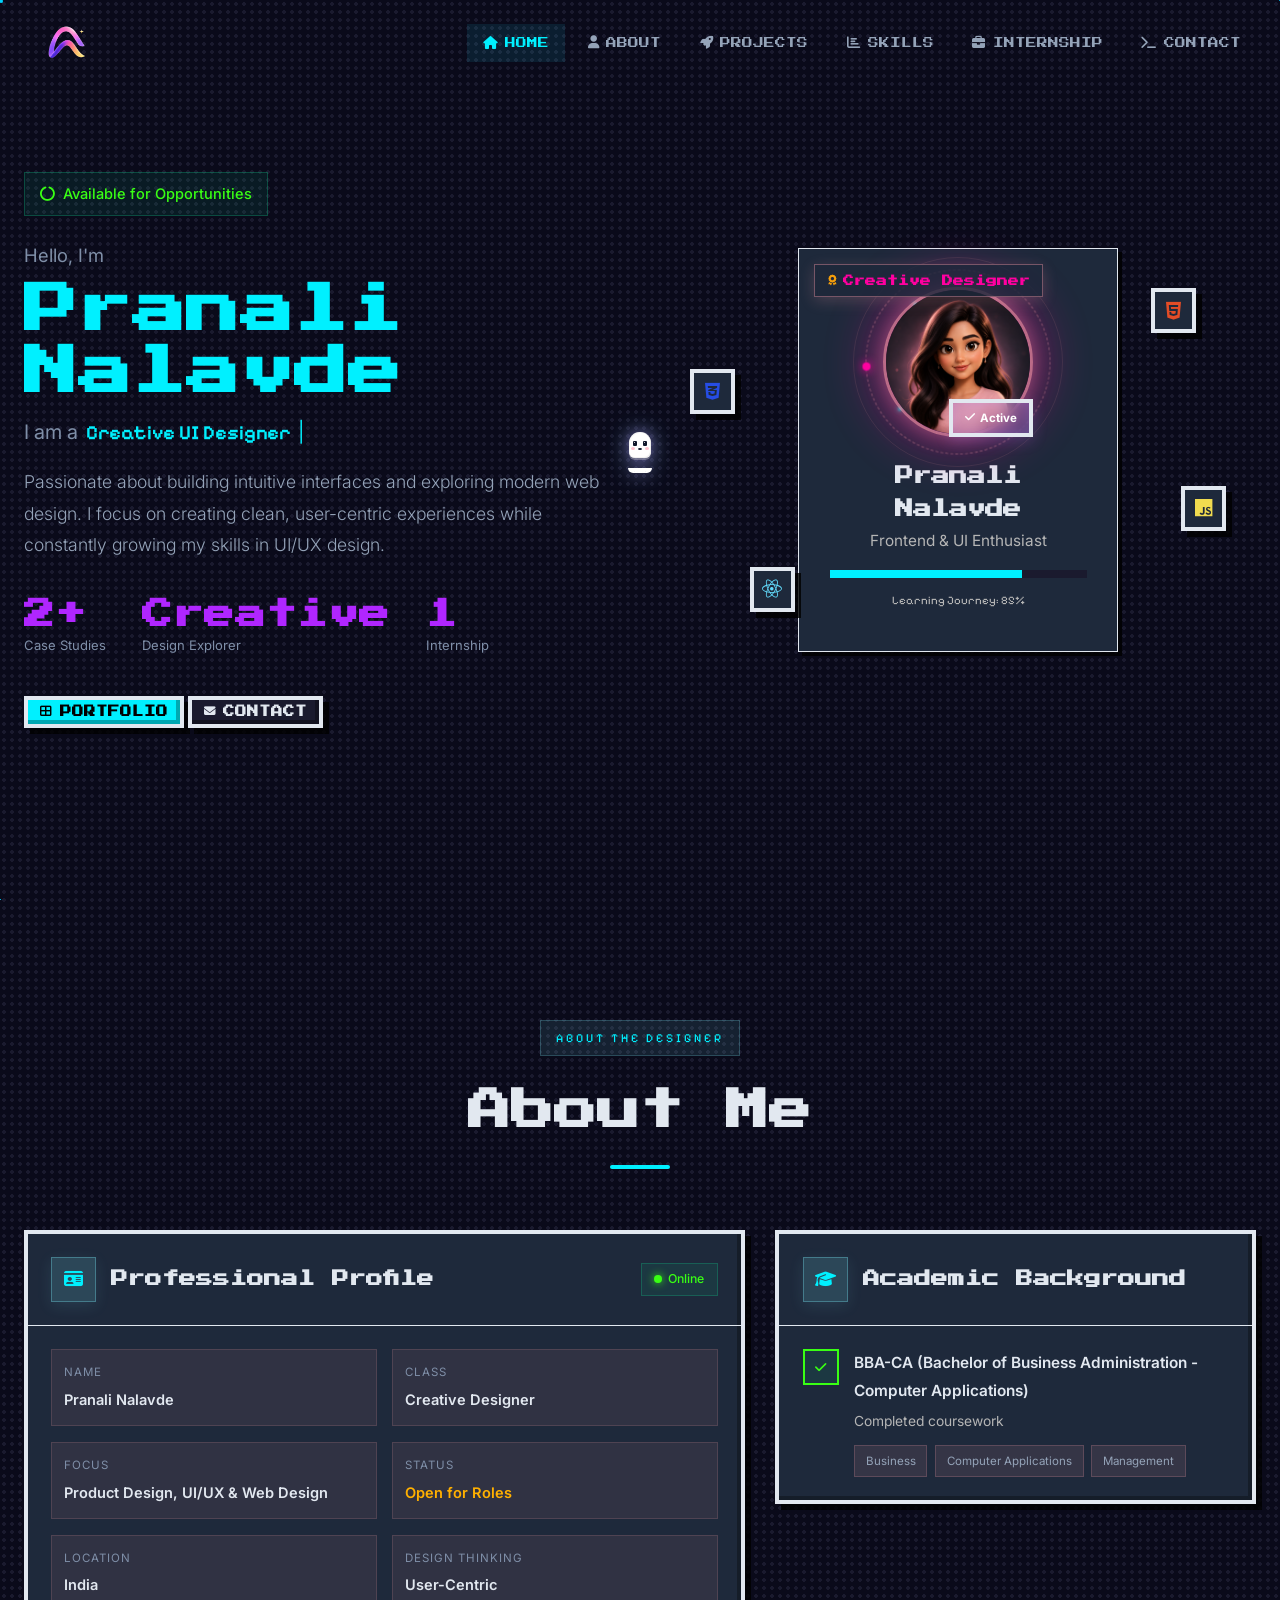
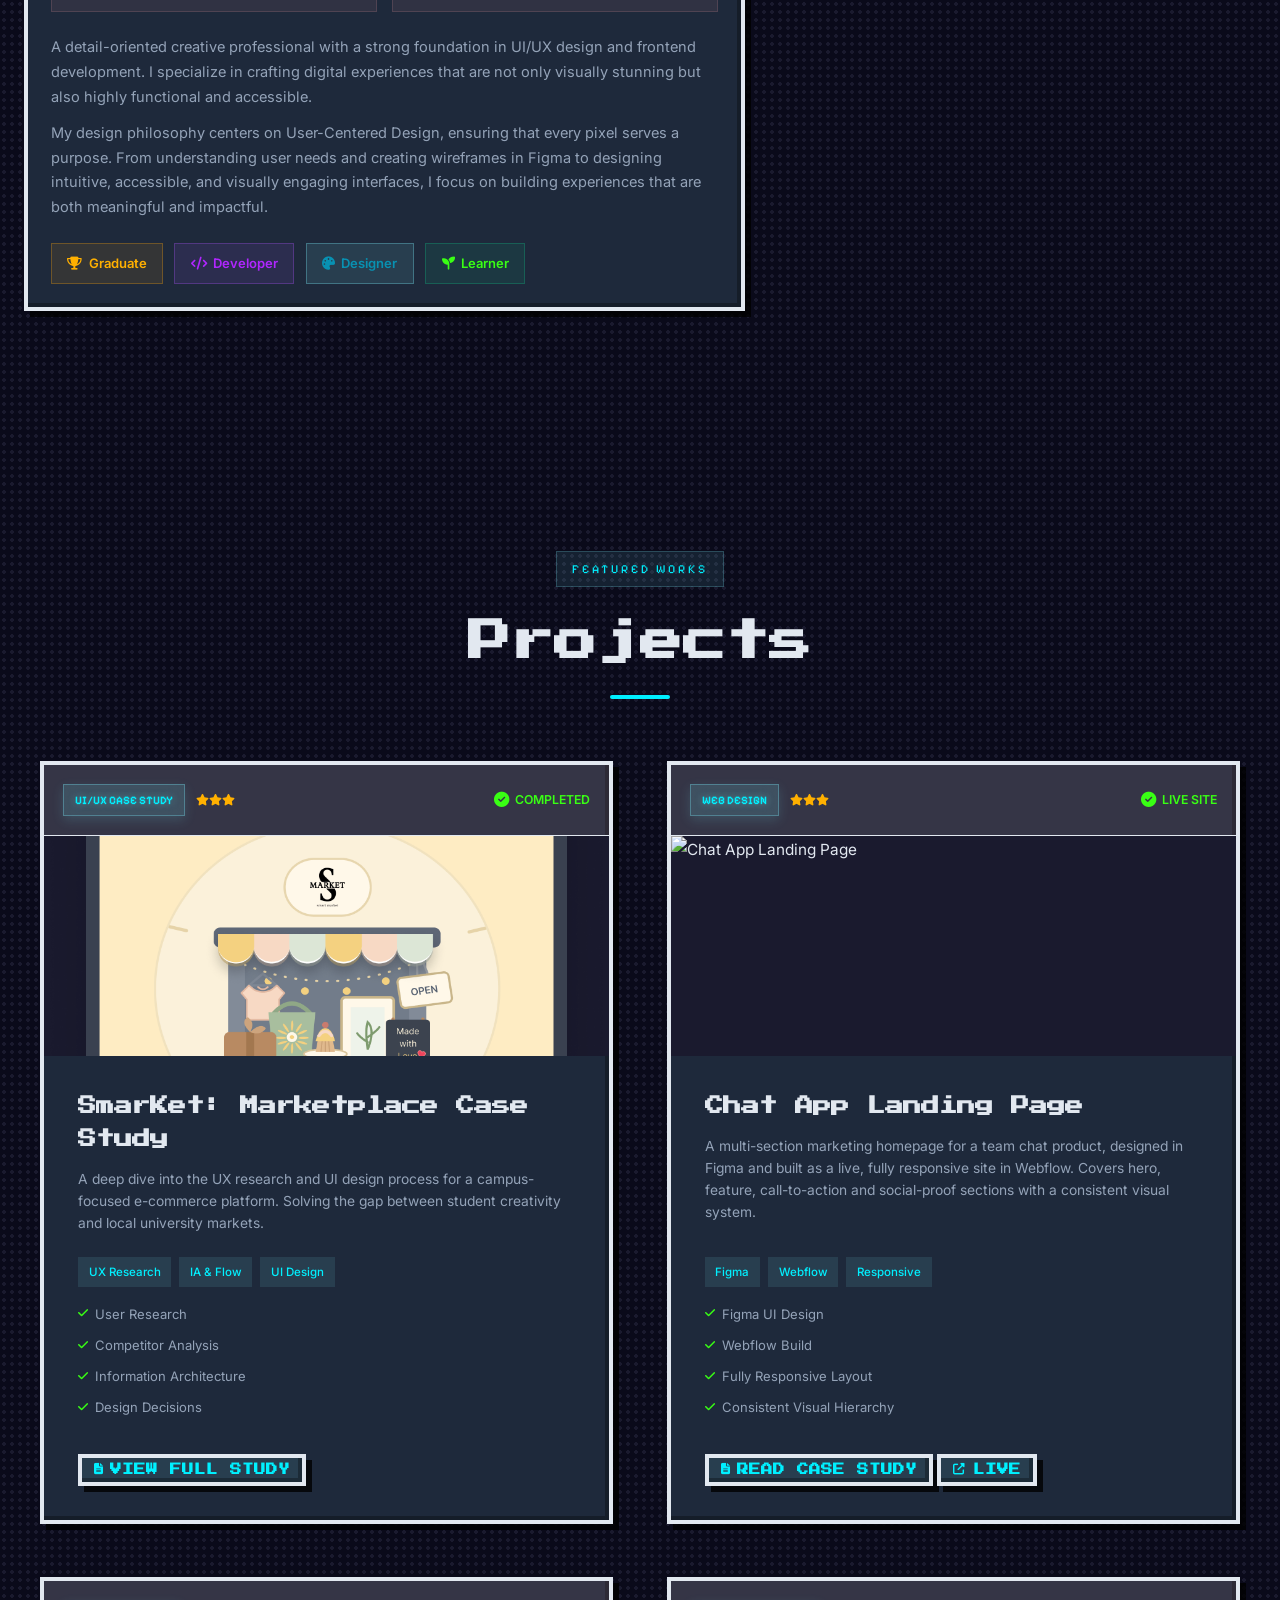
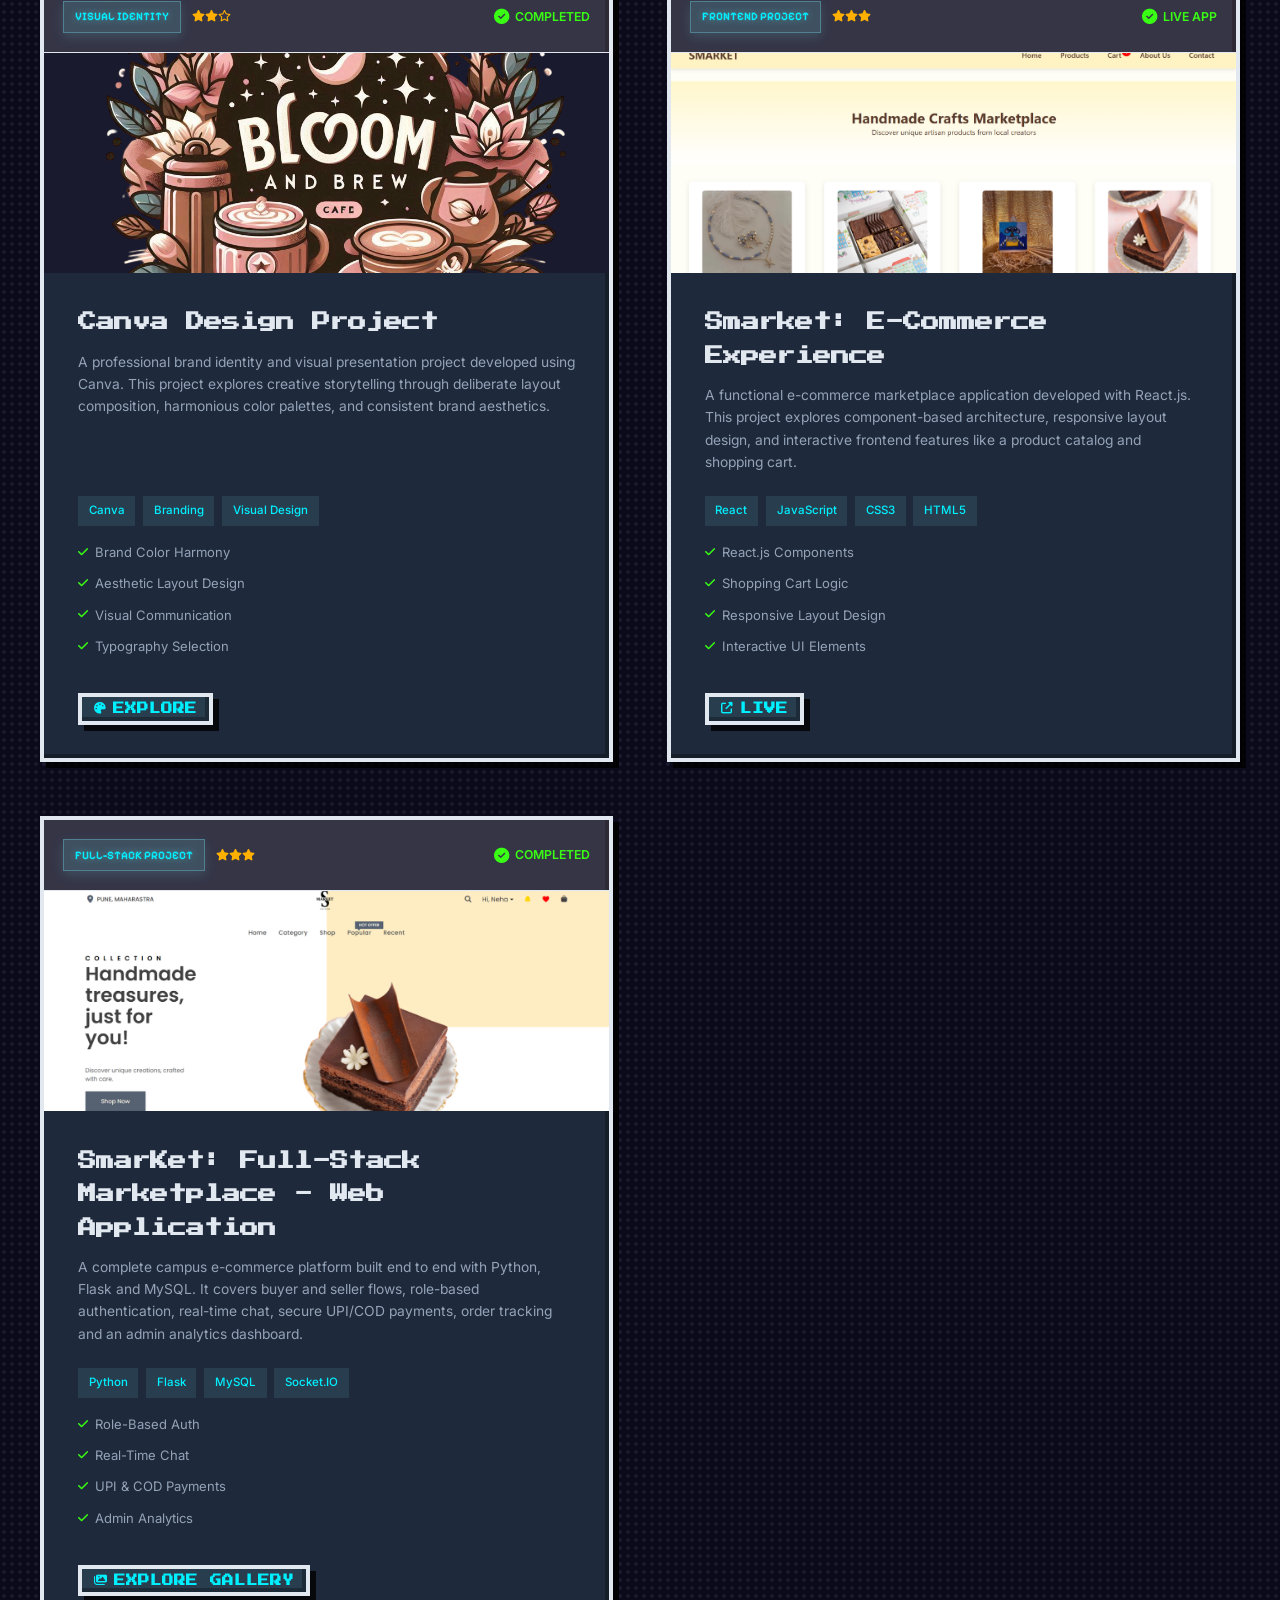
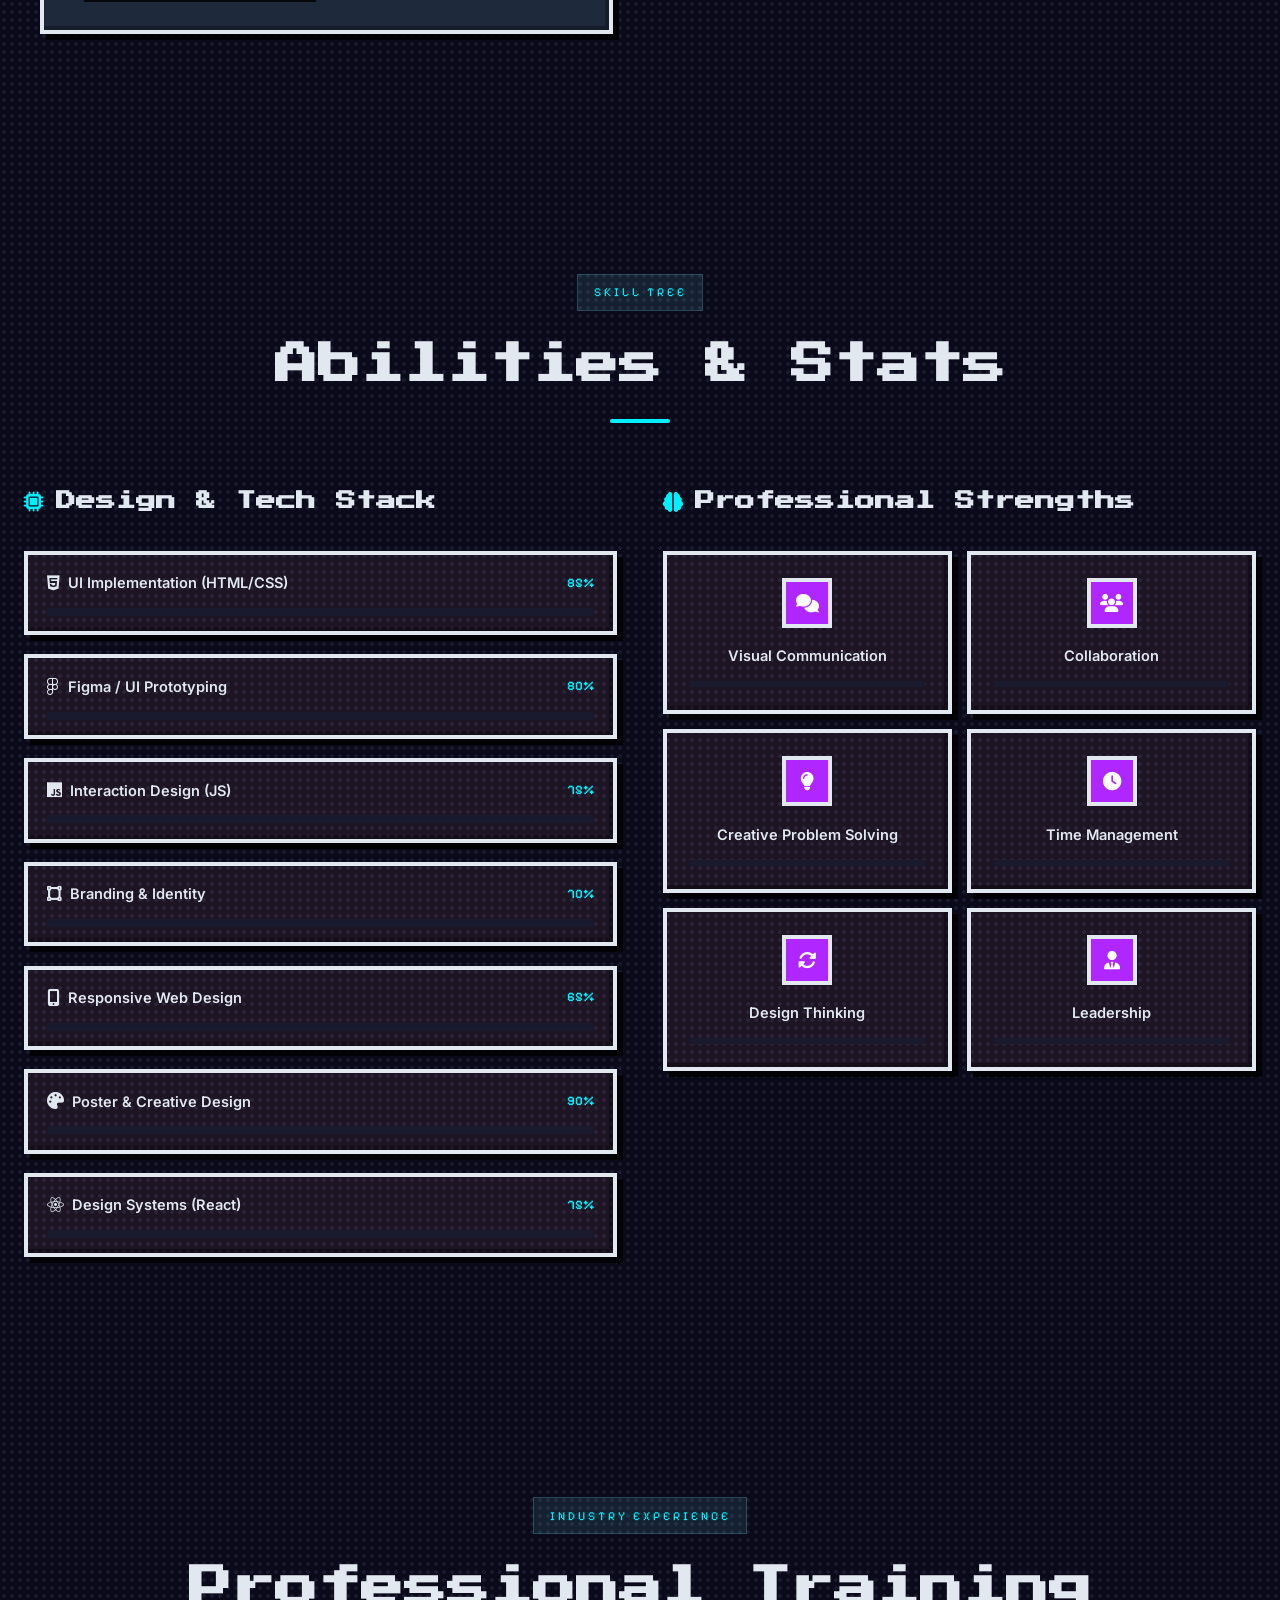
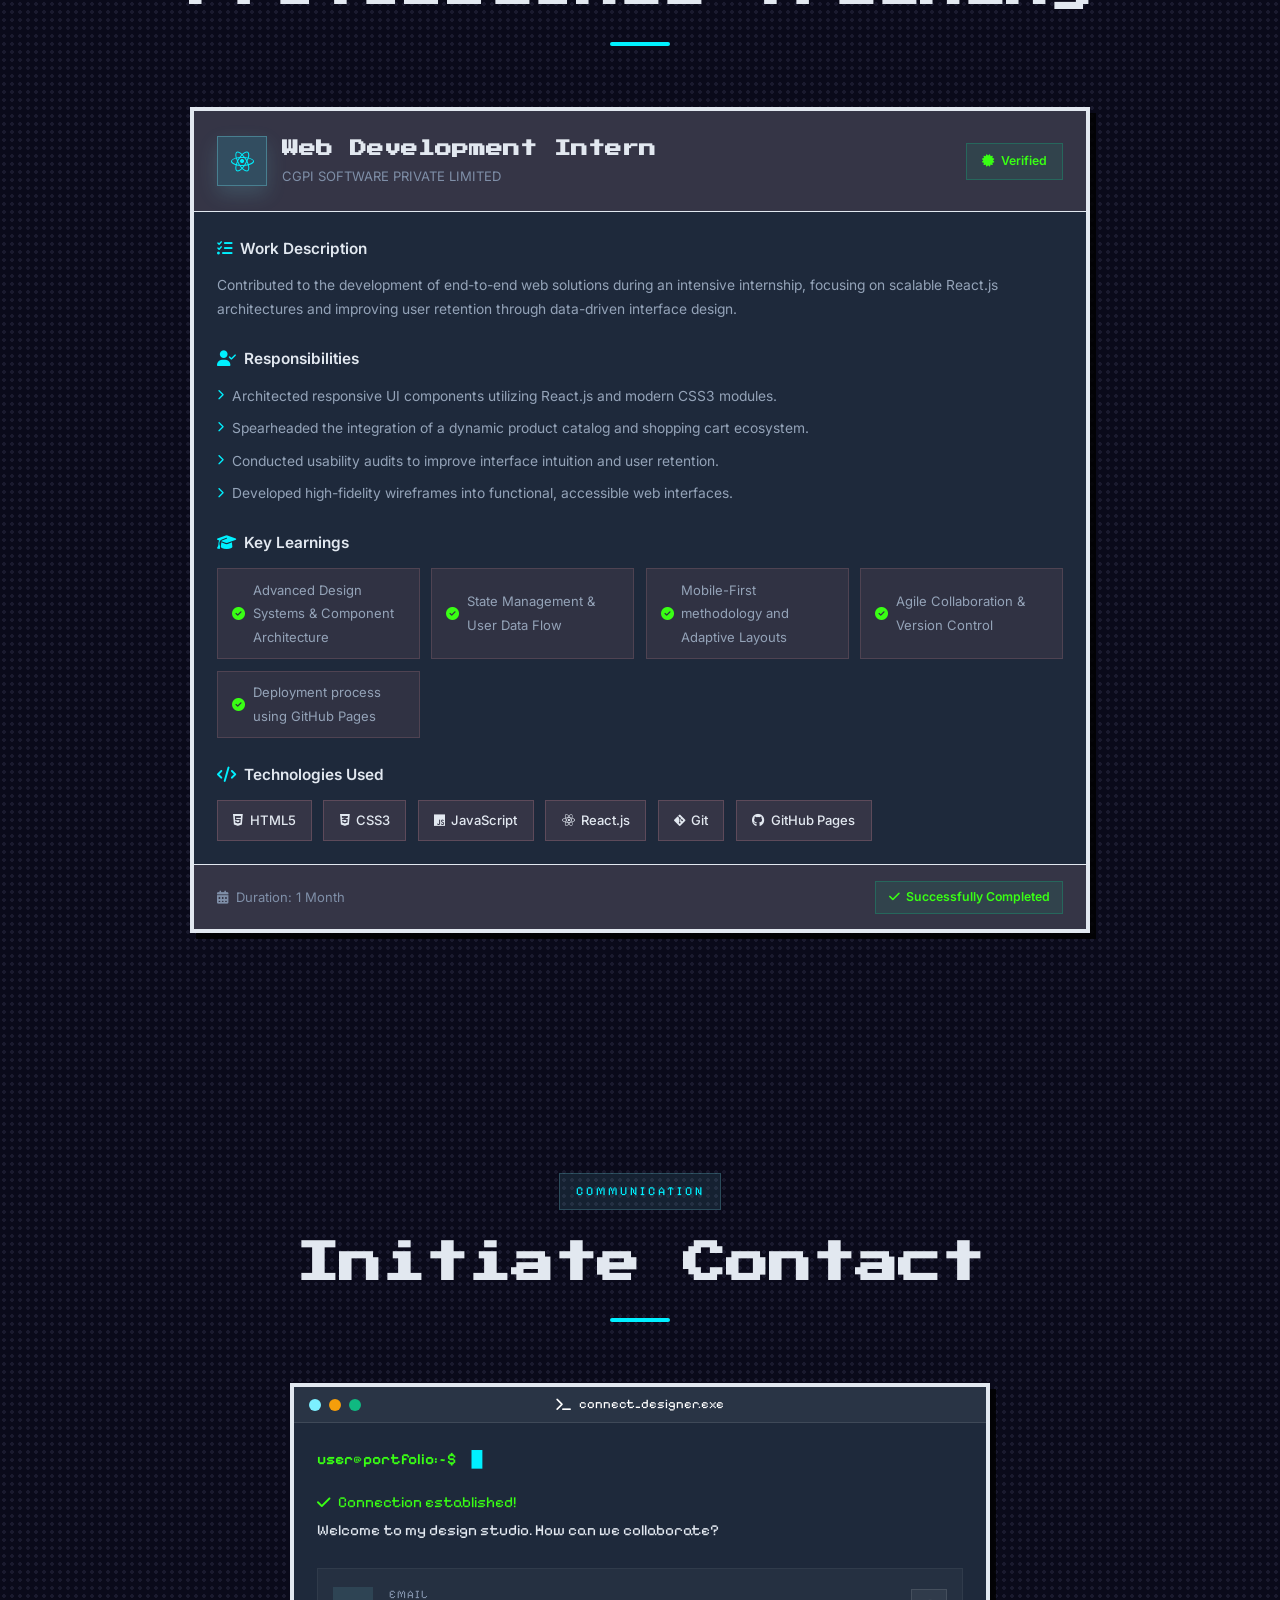
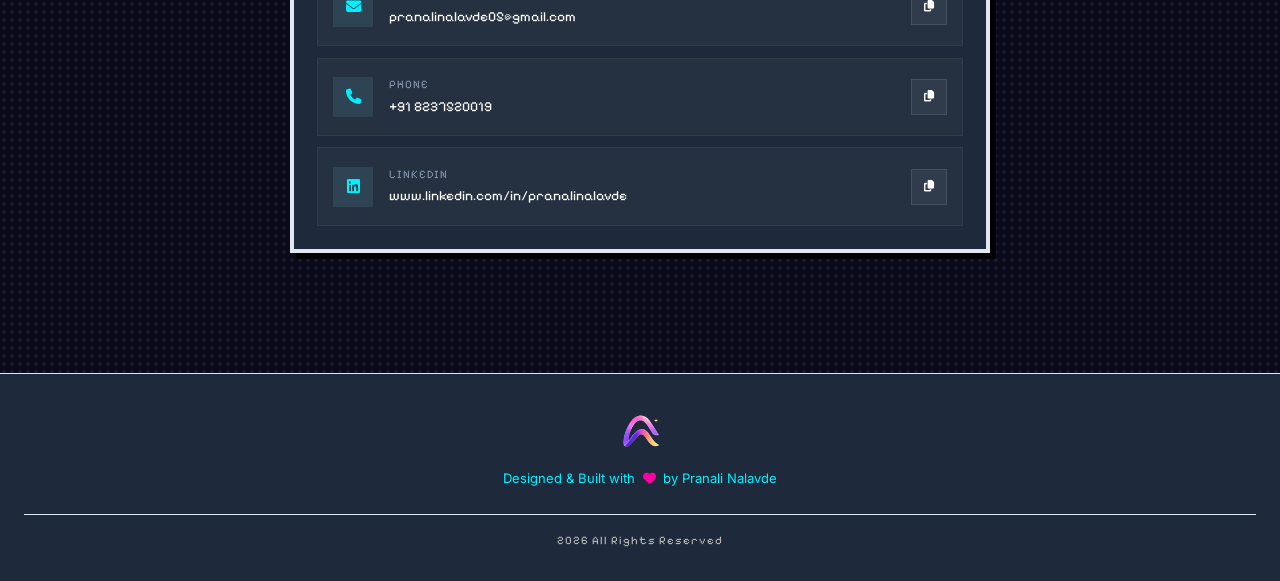
==== index.html @ fdb06f90 "Added Chatapp casestudy" ====
<!doctype html>
<html lang="en">
  <head>
    <meta charset="UTF-8" />
    <meta name="viewport" content="width=device-width, initial-scale=1.0" />
    <title>Pranali Nalavde | Portfolio</title>
    <link rel="preconnect" href="https://fonts.googleapis.com" />
    <link rel="preconnect" href="https://fonts.gstatic.com" crossorigin />
    <link
      href="https://fonts.googleapis.com/css2?family=Inter:wght@300;400;500;600;700&family=Pixelify+Sans:wght@400;500;600;700&family=Press+Start+2P&family=Silkscreen:wght@400;700&display=swap"
      rel="stylesheet"
    />
    <link
      rel="stylesheet"
      href="https://cdnjs.cloudflare.com/ajax/libs/font-awesome/6.5.1/css/all.min.css"
    />
    <link href="https://unpkg.com/aos@2.3.1/dist/aos.css" rel="stylesheet" />
    <link rel="icon" href="ALIRA2.png" />
    <link rel="stylesheet" href="style.css" />
    <link rel="stylesheet" href="style_hero_fallback.css" />
    <link rel="stylesheet" href="responsive.css" />
    <style>
      /* Refine button sizes to be even smaller and reduce width */
      .btn,
      .btn-mission,
      .view-btn,
      .copy-btn {
        padding: 5px 12px !important;
        font-size: 0.75rem !important;
        width: auto !important;
        min-width: 0 !important;
      }
    </style>
  </head>
  <body>
    <!-- Loading Screen -->
    <div id="loading-screen" class="loading-screen">
      <div class="loading-container">
        <div class="loading-logo">
          <img src="ALIRA.png" alt="ALIRA Logo" class="site-logo-img" />
        </div>

        <div class="loading-bar-container">
          <div class="loading-bar"></div>
        </div>
        <div class="loading-text">Loading Creative Portfolio...</div>
      </div>
    </div>

    <!-- Particle Background -->
    <canvas id="particle-canvas" class="particle-canvas"></canvas>

    <!-- Navigation -->
    <nav id="navbar" class="navbar">
      <div class="nav-container">
        <a href="#hero" class="nav-logo">
          <img src="ALIRA.png" alt="ALIRA Logo" class="site-logo-img" />
        </a>

        <ul class="nav-menu" id="nav-menu">
          <li class="nav-item">
            <a href="#hero" class="nav-link active" data-section="hero"
              ><i class="fas fa-home"></i><span>Home</span></a
            >
          </li>
          <li class="nav-item">
            <a href="#about" class="nav-link" data-section="about"
              ><i class="fas fa-user"></i><span>About</span></a
            >
          </li>

          <li class="nav-item">
            <a href="#projects" class="nav-link" data-section="projects"
              ><i class="fas fa-rocket"></i><span>Projects</span></a
            >
          </li>
          <li class="nav-item">
            <a href="#skills" class="nav-link" data-section="skills"
              ><i class="fas fa-chart-bar"></i><span>Skills</span></a
            >
          </li>
          <li class="nav-item">
            <a href="#internship" class="nav-link" data-section="internship"
              ><i class="fas fa-briefcase"></i><span>Internship</span></a
            >
          </li>

          <li class="nav-item">
            <a href="#contact" class="nav-link" data-section="contact"
              ><i class="fas fa-terminal"></i><span>Contact</span></a
            >
          </li>
        </ul>
        <div
          class="nav-toggle"
          id="nav-toggle"
          role="button"
          tabindex="0"
          aria-label="Toggle navigation menu"
          aria-expanded="false"
          aria-controls="nav-menu"
        >
          <span class="bar"></span>
          <span class="bar"></span>
          <span class="bar"></span>
        </div>
      </div>
    </nav>

    <main class="main-content">
      <!-- Hero Section -->
      <section id="hero" class="hero-section">
        <div class="hero-container">
          <div
            id="4o0i6m"
            class="hero-content"
            data-aos="fade-left"
            data-aos-duration="1000"
          >
            <div class="hero-badge">
              <i class="fas fa-circle-notch fa-spin"></i
              ><span>Available for Opportunities</span>
            </div>
            <h1 class="hero-title">
              <span class="greeting">Hello, I'm</span
              ><span class="name">Pranali Nalavde</span>
            </h1>
            <div class="hero-role">
              <span class="role-prefix">I am a</span
              ><span class="typing-text" id="typing-text"></span
              ><span class="typing-cursor">|</span>
            </div>
            <p class="hero-description">
              Passionate about building intuitive interfaces and exploring
              modern web design. I focus on creating clean, user-centric
              experiences while constantly growing my skills in UI/UX design.
            </p>
            <div class="hero-stats">
              <div class="stat-item">
                <span class="stat-number">2+</span
                ><span class="stat-label">Case Studies</span>
              </div>
              <div class="stat-item">
                <span class="stat-number">Creative</span
                ><span class="stat-label">Design Explorer</span>
              </div>
              <div class="stat-item">
                <span class="stat-number">1</span
                ><span class="stat-label">Internship</span>
              </div>
            </div>
            <div class="hero-cta">
              <a href="#projects" class="btn btn-primary"
                ><i class="fas fa-th-large"></i><span>Portfolio</span></a
              >
              <a href="#contact" class="btn btn-secondary"
                ><i class="fas fa-envelope"></i><span>Contact</span></a
              >
            </div>
          </div>
          <div
            id="f7j8xt"
            class="hero-visual"
            data-aos="fade-right"
            data-aos-duration="1000"
            data-aos-delay="200"
          >
            <div class="profile-card-3d" id="profile-card-3d">
              <div class="profile-rank-badge">
                <i class="fas fa-award"></i><span>Creative Designer</span>
              </div>
              <div class="profile-image-container">
                <div class="profile-glow"></div>
                <div class="energy-wave"></div>
                <div class="orbital-ring ring-1"></div>
                <div class="orbital-ring ring-2"></div>
                <div class="profile-particles">
                  <span class="p-dot"></span>
                  <span class="p-dot"></span>
                  <span class="p-dot"></span>
                  <span class="p-dot"></span>
                </div>
                <img
                  src="profile.png"
                  alt="Pranali Nalavde"
                  class="profile-image"
                />
                <div class="profile-level">
                  <i class="fas fa-check"></i><span>Active</span>
                </div>
              </div>
              <div class="profile-info">
                <h3 class="profile-name">Pranali Nalavde</h3>
                <p class="profile-class">Frontend & UI Enthusiast</p>
                <div class="profile-xp">
                  <div class="xp-bar">
                    <div class="xp-fill xp-fill-75"></div>
                  </div>
                  <span class="xp-text">Learning Journey: 85%</span>
                </div>
              </div>
            </div>
            <div class="floating-badges">
              <div class="float-badge float-delay-0">
                <i class="fab fa-html5"></i>
              </div>
              <div class="float-badge float-delay-05">
                <i class="fab fa-css3-alt"></i>
              </div>
              <div class="float-badge float-delay-1">
                <i class="fab fa-js"></i>
              </div>
              <div class="float-badge float-delay-15">
                <i class="fab fa-react"></i>
              </div>
            </div>
          </div>
        </div>
      </section>

      <!-- About Section -->
      <section id="about" class="about-section">
        <div class="section-header" data-aos="fade-up">
          <span class="section-tag">About the Designer</span>
          <h2 class="section-title">About Me</h2>
          <div class="section-line"></div>
        </div>
        <div class="about-container">
          <div
            class="about-card dashboard-card"
            data-aos="fade-up"
            data-aos-delay="100"
          >
            <div class="card-header">
              <div class="card-icon"><i class="fas fa-id-card"></i></div>
              <h3 class="card-title">Professional Profile</h3>
              <div class="card-status online">
                <span class="status-dot"></span><span>Online</span>
              </div>
            </div>
            <div class="card-body">
              <div class="about-grid">
                <div class="about-item">
                  <span class="about-label">Name</span
                  ><span class="about-value">Pranali Nalavde</span>
                </div>
                <div class="about-item">
                  <span class="about-label">Class</span
                  ><span class="about-value">Creative Designer</span>
                </div>
                <div class="about-item">
                  <span class="about-label">Focus</span
                  ><span class="about-value"
                    >Product Design, UI/UX & Web Design</span
                  >
                </div>
                <div class="about-item">
                  <span class="about-label">Status</span
                  ><span class="about-value highlight">Open for Roles</span>
                </div>
                <div class="about-item">
                  <span class="about-label">Location</span
                  ><span class="about-value">India</span>
                </div>
                <div class="about-item">
                  <span class="about-label">Design Thinking</span
                  ><span class="about-value">User-Centric</span>
                </div>
              </div>
              <div class="about-bio">
                <p>
                  A detail-oriented creative professional with a strong
                  foundation in UI/UX design and frontend development. I
                  specialize in crafting digital experiences that are not only
                  visually stunning but also highly functional and accessible.
                </p>
                <p>
                  <p>
  My design philosophy centers on User-Centered Design, ensuring that every
  pixel serves a purpose. From understanding user needs and creating
  wireframes in Figma to designing intuitive, accessible, and visually
  engaging interfaces, I focus on building experiences that are both
  meaningful and impactful.
</p>
                </p>
              </div>
              <div class="about-badges">
                <span class="badge badge-gold"
                  ><i class="fas fa-trophy"></i> Graduate</span
                >
                <span class="badge badge-purple"
                  ><i class="fas fa-code"></i> Developer</span
                >
                <span class="badge badge-cyan"
                  ><i class="fas fa-palette"></i> Designer</span
                >
                <span class="badge badge-green"
                  ><i class="fas fa-seedling"></i> Learner</span
                >
              </div>
            </div>
          </div>
          <div class="about-education" data-aos="fade-up" data-aos-delay="200">
            <div class="edu-card dashboard-card">
              <div class="card-header">
                <div class="card-icon">
                  <i class="fas fa-graduation-cap"></i>
                </div>
                <h3 class="card-title">Academic Background</h3>
              </div>
              <div class="edu-timeline">
                <div class="edu-item">
                  <div class="edu-marker completed">
                    <i class="fas fa-check"></i>
                  </div>
                  <div class="edu-content">
                    <h4>
                      BBA-CA (Bachelor of Business Administration - Computer
                      Applications)
                    </h4>
                    <p>Completed coursework</p>
                    <div class="edu-tags">
                      <span class="tag">Business</span>
                      <span class="tag">Computer Applications</span>
                      <span class="tag">Management</span>
                    </div>
                  </div>
                </div>
              </div>
            </div>
          </div>
        </div>
      </section>

      <!-- Projects Section -->
      <section id="projects" class="projects-section">
        <div class="section-header" data-aos="fade-up">
          <span class="section-tag">Featured Works</span>
          <h2 class="section-title">Projects</h2>
          <div class="section-line"></div>
        </div>
        <div class="projects-container">
          <!-- 1. UI/UX Case Study -->
          <div
            class="project-card mission-card"
            data-aos="fade-up"
            data-aos-delay="100"
            id="project-card-ux"
          >
            <div class="mission-header">
              <div class="mission-level">
                <span class="level-tag">UI/UX CASE STUDY</span
                ><span class="difficulty"
                  ><i class="fas fa-star"></i><i class="fas fa-star"></i
                  ><i class="fas fa-star"></i
                ></span>
              </div>
              <div class="mission-status completed">
                <i class="fas fa-check-circle"></i><span>COMPLETED</span>
              </div>
            </div>
            <div class="mission-image">
              <img
                src="./casestudy/HF Splash Screen.png"
                alt="SmarKet Case Study"
              />
              <div class="mission-overlay">
                <div class="overlay-content">
                  <a href="case-study.html" class="view-btn" aria-label="View"
                    ><i class="fas fa-book-open"></i> Read Study</a
                  >
                </div>
              </div>
            </div>
            <div class="mission-body">
              <h3 class="mission-title">SmarKet: Marketplace Case Study</h3>
              <p class="mission-desc">
                A deep dive into the UX research and UI design process for a
                campus-focused e-commerce platform. Solving the gap between
                student creativity and local university markets.
              </p>
              <div class="mission-tech">
                <span class="tech-tag">UX Research</span>
                <span class="tech-tag">IA & Flow</span>
                <span class="tech-tag">UI Design</span>
              </div>
              <div class="mission-features">
                <div class="feature">
                  <i class="fas fa-check"></i><span>User Research</span>
                </div>
                <div class="feature">
                  <i class="fas fa-check"></i><span>Competitor Analysis</span>
                </div>
                <div class="feature">
                  <i class="fas fa-check"></i
                  ><span>Information Architecture</span>
                </div>
                <div class="feature">
                  <i class="fas fa-check"></i><span>Design Decisions</span>
                </div>
              </div>
              <div class="mission-actions">
                <a href="case-study.html" class="btn btn-mission"
                  ><i class="fas fa-file-alt"></i> View Full Study</a
                >
              </div>
            </div>
          </div>

          <!-- 2. Chat App Landing Page (Live) -->
          <div
            class="project-card mission-card"
            data-aos="fade-up"
            data-aos-delay="150"
            id="project-card-chatapp"
          >
            <div class="mission-header">
              <div class="mission-level">
                <span class="level-tag">WEB DESIGN</span>
                <span class="difficulty">
                  <i class="fas fa-star"></i><i class="fas fa-star"></i
                  ><i class="fas fa-star"></i>
                </span>
              </div>
              <div class="mission-status completed">
                <i class="fas fa-check-circle"></i><span>LIVE SITE</span>
              </div>
            </div>
            <div class="mission-image">
              <img src="Chat App Design.png" alt="Chat App Landing Page" />
              <div class="mission-overlay">
                <div class="overlay-content">
                  <a
                    href="https://chatflow-app.webflow.io/"
                    target="_blank"
                    rel="noopener noreferrer"
                    class="view-btn"
                    aria-label="View"
                    ><i class="fas fa-eye"></i> View</a
                  >
                </div>
              </div>
            </div>
            <div class="mission-body">
              <h3 class="mission-title">Chat App Landing Page</h3>
              <p class="mission-desc">
                A multi-section marketing homepage for a team chat product,
                designed in Figma and built as a live, fully responsive site in
                Webflow. Covers hero, feature, call-to-action and social-proof
                sections with a consistent visual system.
              </p>
              <div class="mission-tech">
                <span class="tech-tag">Figma</span
                ><span class="tech-tag">Webflow</span
                ><span class="tech-tag">Responsive</span>
              </div>
              <div class="mission-features">
                <div class="feature">
                  <i class="fas fa-check"></i><span>Figma UI Design</span>
                </div>
                <div class="feature">
                  <i class="fas fa-check"></i><span>Webflow Build</span>
                </div>
                <div class="feature">
                  <i class="fas fa-check"></i
                  ><span>Fully Responsive Layout</span>
                </div>
                <div class="feature">
                  <i class="fas fa-check"></i
                  ><span>Consistent Visual Hierarchy</span>
                </div>
              </div>
              <div class="mission-actions">
                <a href="chatapp-casestudy.html" class="btn btn-mission"
                  ><i class="fas fa-file-alt"></i> Read Case Study</a
                >
                <a
                  href="https://chatflow-app.webflow.io/"
                  target="_blank"
                  rel="noopener noreferrer"
                  class="btn btn-mission"
                  ><i class="fas fa-external-link-alt"></i> Live</a
                >
              </div>
            </div>
          </div>

          <div
            class="project-card mission-card"
            data-aos="fade-up"
            data-aos-delay="200"
            id="project-card-1"
          >
            <div class="mission-header">
              <div class="mission-level">
                <span class="level-tag">VISUAL IDENTITY</span
                ><span class="difficulty"
                  ><i class="fas fa-star"></i><i class="fas fa-star"></i
                  ><i class="far fa-star"></i
                ></span>
              </div>
              <div class="mission-status completed">
                <i class="fas fa-check-circle"></i><span>COMPLETED</span>
              </div>
            </div>
            <div class="mission-image">
              <img src="Bloom and Brew Cafe.png" alt="Animation Project" />
              <div class="mission-overlay">
                <div class="overlay-content">
                  <a href="canva.html" class="view-btn" aria-label="View"
                    ><i class="fas fa-eye"></i> View</a
                  >
                </div>
              </div>
            </div>
            <div class="mission-body">
              <h3 class="mission-title">Canva Design Project</h3>
              <p class="mission-desc">
                A professional brand identity and visual presentation project
                developed using Canva. This project explores creative
                storytelling through deliberate layout composition, harmonious
                color palettes, and consistent brand aesthetics.
              </p>
              <div class="mission-tech">
                <span class="tech-tag">Canva</span
                ><span class="tech-tag">Branding</span
                ><span class="tech-tag">Visual Design</span>
              </div>
              <div class="mission-features">
                <div class="feature">
                  <i class="fas fa-check"></i><span>Brand Color Harmony</span>
                </div>
                <div class="feature">
                  <i class="fas fa-check"></i
                  ><span>Aesthetic Layout Design</span>
                </div>
                <div class="feature">
                  <i class="fas fa-check"></i><span>Visual Communication</span>
                </div>
                <div class="feature">
                  <i class="fas fa-check"></i><span>Typography Selection</span>
                </div>
              </div>
              <div class="mission-actions">
                <a href="canva.html" class="btn btn-mission"
                  ><i class="fas fa-palette"></i> Explore</a
                >
              </div>
            </div>
          </div>

          <div
            class="project-card mission-card"
            data-aos="fade-up"
            data-aos-delay="300"
            id="project-card-3"
          >
            <div class="mission-header">
              <div class="mission-level">
                <span class="level-tag">FRONTEND PROJECT</span>
                <span class="difficulty">
                  <i class="fas fa-star"></i><i class="fas fa-star"></i
                  ><i class="fas fa-star"></i>
                </span>
              </div>
              <div class="mission-status completed">
                <i class="fas fa-check-circle"></i><span>LIVE APP</span>
              </div>
            </div>
            <div class="mission-image">
              <img src="react-homepage.png" alt="Smarket React Project" />
              <div class="mission-overlay">
                <div class="overlay-content">
                  <a
                    href="https://pio-25.github.io/smarket-project/"
                    target="_blank"
                    rel="noopener noreferrer"
                    class="view-btn"
                    aria-label="View"
                    ><i class="fas fa-eye"></i> View</a
                  >
                </div>
              </div>
            </div>
            <div class="mission-body">
              <h3 class="mission-title">Smarket: E-Commerce Experience</h3>
              <p class="mission-desc">
                A functional e-commerce marketplace application developed with
                React.js. This project explores component-based architecture,
                responsive layout design, and interactive frontend features like
                a product catalog and shopping cart.
              </p>
              <div class="mission-tech">
                <span class="tech-tag">React</span
                ><span class="tech-tag">JavaScript</span
                ><span class="tech-tag">CSS3</span
                ><span class="tech-tag">HTML5</span>
              </div>
              <div class="mission-features">
                <div class="feature">
                  <i class="fas fa-check"></i><span>React.js Components</span>
                </div>
                <div class="feature">
                  <i class="fas fa-check"></i><span>Shopping Cart Logic</span>
                </div>
                <div class="feature">
                  <i class="fas fa-check"></i
                  ><span>Responsive Layout Design</span>
                </div>
                <div class="feature">
                  <i class="fas fa-check"></i
                  ><span>Interactive UI Elements</span>
                </div>
              </div>
              <div class="mission-actions">
                <a
                  href="https://pio-25.github.io/smarket-project/"
                  target="_blank"
                  rel="noopener noreferrer"
                  class="btn btn-mission"
                  ><i class="fas fa-external-link-alt"></i> Live</a
                >
              </div>
            </div>
          </div>

          <!-- 4. SmarKet Full-Stack Project -->
          <div
            class="project-card mission-card"
            data-aos="fade-up"
            data-aos-delay="400"
            id="project-card-4"
          >
            <div class="mission-header">
              <div class="mission-level">
                <span class="level-tag">FULL-STACK PROJECT</span>
                <span class="difficulty">
                  <i class="fas fa-star"></i><i class="fas fa-star"></i
                  ><i class="fas fa-star"></i>
                </span>
              </div>
              <div class="mission-status completed">
                <i class="fas fa-check-circle"></i><span>COMPLETED</span>
              </div>
            </div>
            <div class="mission-image">
              <img src="smarket/Home1.png" alt="SmarKet Full-Stack Project" />
              <div class="mission-overlay">
                <div class="overlay-content">
                  <a href="smarket.html" class="view-btn" aria-label="View"
                    ><i class="fas fa-images"></i> View</a
                  >
                </div>
              </div>
            </div>
            <div class="mission-body">
              <h3 class="mission-title">
                SmarKet: Full-Stack Marketplace - Web Application
              </h3>
              <p class="mission-desc">
                A complete campus e-commerce platform built end to end with
                Python, Flask and MySQL. It covers buyer and seller flows,
                role-based authentication, real-time chat, secure UPI/COD
                payments, order tracking and an admin analytics dashboard.
              </p>
              <div class="mission-tech">
                <span class="tech-tag">Python</span
                ><span class="tech-tag">Flask</span
                ><span class="tech-tag">MySQL</span
                ><span class="tech-tag">Socket.IO</span>
              </div>
              <div class="mission-features">
                <div class="feature">
                  <i class="fas fa-check"></i><span>Role-Based Auth</span>
                </div>
                <div class="feature">
                  <i class="fas fa-check"></i><span>Real-Time Chat</span>
                </div>
                <div class="feature">
                  <i class="fas fa-check"></i
                  ><span>UPI &amp; COD Payments</span>
                </div>
                <div class="feature">
                  <i class="fas fa-check"></i><span>Admin Analytics</span>
                </div>
              </div>
              <div class="mission-actions">
                <a href="smarket.html" class="btn btn-mission"
                  ><i class="fas fa-images"></i> Explore Gallery</a
                >
              </div>
            </div>
          </div>
        </div>
      </section>

      <!-- Skills Section -->
      <section id="skills" class="skills-section">
        <div class="section-header" data-aos="fade-up">
          <span class="section-tag">Skill Tree</span>
          <h2 class="section-title">Abilities & Stats</h2>
          <div class="section-line"></div>
        </div>
        <div class="skills-container">
          <div class="skills-category" data-aos="fade-up" data-aos-delay="100">
            <div class="category-header">
              <i class="fas fa-microchip"></i>
              <h3>Design & Tech Stack</h3>
            </div>
            <div class="skills-grid">
              <div class="skill-item" data-skill="html">
                <div class="skill-info">
                  <span class="skill-name"
                    ><i class="fab fa-html5"></i> UI Implementation
                    (HTML/CSS)</span
                  ><span class="skill-level">85%</span>
                </div>
                <div class="skill-bar">
                  <div class="skill-fill skill-percent-85"></div>
                </div>
              </div>
              <div class="skill-item" data-skill="css">
                <div class="skill-info">
                  <span class="skill-name"
                    ><i class="fab fa-figma"></i> Figma / UI Prototyping</span
                  ><span class="skill-level">80%</span>
                </div>
                <div class="skill-bar">
                  <div class="skill-fill skill-percent-80"></div>
                </div>
              </div>
              <div class="skill-item" data-skill="javascript">
                <div class="skill-info">
                  <span class="skill-name"
                    ><i class="fab fa-js"></i> Interaction Design (JS)</span
                  ><span class="skill-level">75%</span>
                </div>
                <div class="skill-bar">
                  <div class="skill-fill skill-percent-75"></div>
                </div>
              </div>
              <div class="skill-item" data-skill="python">
                <div class="skill-info">
                  <span class="skill-name"
                    ><i class="fas fa-vector-square"></i> Branding &
                    Identity</span
                  ><span class="skill-level">70%</span>
                </div>
                <div class="skill-bar">
                  <div class="skill-fill skill-percent-70"></div>
                </div>
              </div>
              <div class="skill-item" data-skill="nodejs">
                <div class="skill-info">
                  <span class="skill-name"
                    ><i class="fas fa-mobile-alt"></i> Responsive Web
                    Design</span
                  ><span class="skill-level">65%</span>
                </div>
                <div class="skill-bar">
                  <div class="skill-fill skill-percent-65"></div>
                </div>
              </div>
              <div class="skill-item" data-skill="canva">
                <div class="skill-info">
                  <span class="skill-name"
                    ><i class="fas fa-palette"></i> Poster & Creative
                    Design</span
                  ><span class="skill-level">90%</span>
                </div>
                <div class="skill-bar">
                  <div class="skill-fill skill-percent-90"></div>
                </div>
              </div>
              <div class="skill-item" data-skill="react">
                <div class="skill-info">
                  <span class="skill-name"
                    ><i class="fab fa-react"></i> Design Systems (React)</span
                  ><span class="skill-level">75%</span>
                </div>
                <div class="skill-bar">
                  <div class="skill-fill skill-percent-70"></div>
                </div>
              </div>
            </div>
          </div>
          <div class="skills-category" data-aos="fade-up" data-aos-delay="200">
            <div class="category-header">
              <i class="fas fa-brain"></i>
              <h3>Professional Strengths</h3>
            </div>
            <div class="soft-skills-grid">
              <div
                class="soft-skill-card"
                data-aos="zoom-in"
                data-aos-delay="50"
              >
                <div class="soft-skill-icon">
                  <i class="fas fa-comments"></i>
                </div>
                <h4>Visual Communication</h4>
                <div class="soft-skill-bar">
                  <div class="soft-skill-fill soft-skill-percent-90"></div>
                </div>
              </div>
              <div
                class="soft-skill-card"
                data-aos="zoom-in"
                data-aos-delay="100"
              >
                <div class="soft-skill-icon"><i class="fas fa-users"></i></div>
                <h4>Collaboration</h4>
                <div class="soft-skill-bar">
                  <div class="soft-skill-fill soft-skill-percent-85"></div>
                </div>
              </div>
              <div
                class="soft-skill-card"
                data-aos="zoom-in"
                data-aos-delay="150"
              >
                <div class="soft-skill-icon">
                  <i class="fas fa-lightbulb"></i>
                </div>
                <h4>Creative Problem Solving</h4>
                <div class="soft-skill-bar">
                  <div class="soft-skill-fill soft-skill-percent-80"></div>
                </div>
              </div>
              <div
                class="soft-skill-card"
                data-aos="zoom-in"
                data-aos-delay="200"
              >
                <div class="soft-skill-icon"><i class="fas fa-clock"></i></div>
                <h4>Time Management</h4>
                <div class="soft-skill-bar">
                  <div class="soft-skill-fill soft-skill-percent-85"></div>
                </div>
              </div>
              <div
                class="soft-skill-card"
                data-aos="zoom-in"
                data-aos-delay="250"
              >
                <div class="soft-skill-icon">
                  <i class="fas fa-sync-alt"></i>
                </div>
                <h4>Design Thinking</h4>
                <div class="soft-skill-bar">
                  <div class="soft-skill-fill soft-skill-percent-88"></div>
                </div>
              </div>
              <div
                class="soft-skill-card"
                data-aos="zoom-in"
                data-aos-delay="300"
              >
                <div class="soft-skill-icon">
                  <i class="fas fa-user-tie"></i>
                </div>
                <h4>Leadership</h4>
                <div class="soft-skill-bar">
                  <div class="soft-skill-fill soft-skill-percent-75"></div>
                </div>
              </div>
            </div>
          </div>
        </div>
      </section>

      <!-- Internship Section -->
      <section id="internship" class="internship-section">
        <div class="section-header" data-aos="fade-up">
          <span class="section-tag">Industry Experience</span>
          <h2 class="section-title">Professional Training</h2>
          <div class="section-line"></div>
        </div>
        <div class="internship-container">
          <div
            class="internship-card dashboard-card"
            data-aos="fade-up"
            data-aos-delay="100"
          >
            <div class="internship-header">
              <div class="company-info">
                <div class="company-logo"><i class="fab fa-react"></i></div>
                <div class="company-details">
                  <h3>Web Development Intern</h3>
                  <p>CGPI SOFTWARE PRIVATE LIMITED</p>
                </div>
              </div>
              <div class="internship-badge">
                <i class="fas fa-certificate"></i><span>Verified</span>
              </div>
            </div>
            <div class="internship-body">
              <div class="internship-section-item">
                <h4><i class="fas fa-tasks"></i> Work Description</h4>
                <p>
                  Contributed to the development of end-to-end web solutions
                  during an intensive internship, focusing on scalable React.js
                  architectures and improving user retention through data-driven
                  interface design.
                </p>
              </div>
              <div class="internship-section-item">
                <h4><i class="fas fa-user-check"></i> Responsibilities</h4>
                <ul class="responsibility-list">
                  <li>
                    <i class="fas fa-chevron-right"></i>Architected responsive
                    UI components utilizing React.js and modern CSS3 modules.
                  </li>
                  <li>
                    <i class="fas fa-chevron-right"></i>Spearheaded the
                    integration of a dynamic product catalog and shopping cart
                    ecosystem.
                  </li>
                  <li>
                    <i class="fas fa-chevron-right"></i>Conducted usability
                    audits to improve interface intuition and user retention.
                  </li>
                  <li>
                    <i class="fas fa-chevron-right"></i>Developed high-fidelity
                    wireframes into functional, accessible web interfaces.
                  </li>
                </ul>
              </div>
              <div class="internship-section-item">
                <h4><i class="fas fa-graduation-cap"></i> Key Learnings</h4>
                <div class="learnings-grid">
                  <div class="learning-item">
                    <i class="fas fa-check-circle"></i
                    ><span
                      >Advanced Design Systems & Component Architecture</span
                    >
                  </div>
                  <div class="learning-item">
                    <i class="fas fa-check-circle"></i
                    ><span>State Management & User Data Flow</span>
                  </div>
                  <div class="learning-item">
                    <i class="fas fa-check-circle"></i
                    ><span>Mobile-First methodology and Adaptive Layouts</span>
                  </div>
                  <div class="learning-item">
                    <i class="fas fa-check-circle"></i
                    ><span>Agile Collaboration & Version Control</span>
                  </div>
                  <div class="learning-item">
                    <i class="fas fa-check-circle"></i
                    ><span>Deployment process using GitHub Pages</span>
                  </div>
                </div>
              </div>
              <div class="internship-section-item">
                <h4><i class="fas fa-code"></i> Technologies Used</h4>
                <div class="tech-stack">
                  <span class="tech-item"
                    ><i class="fab fa-html5"></i> HTML5</span
                  >
                  <span class="tech-item"
                    ><i class="fab fa-css3-alt"></i> CSS3</span
                  >
                  <span class="tech-item"
                    ><i class="fab fa-js"></i> JavaScript</span
                  >
                  <span class="tech-item"
                    ><i class="fab fa-react"></i> React.js</span
                  >
                  <span class="tech-item"
                    ><i class="fab fa-git-alt"></i> Git</span
                  >
                  <span class="tech-item"
                    ><i class="fab fa-github"></i> GitHub Pages</span
                  >
                </div>
              </div>
            </div>
            <div class="internship-footer">
              <div class="duration">
                <i class="fas fa-calendar-alt"></i
                ><span>Duration: 1 Month</span>
              </div>
              <div class="status-tag success">
                <i class="fas fa-check"></i> Successfully Completed
              </div>
            </div>
          </div>
        </div>
      </section>

      <!-- Contact Section -->
      <section id="contact" class="contact-section">
        <div class="section-header" data-aos="fade-up">
          <span class="section-tag">Communication</span>
          <h2 class="section-title">Initiate Contact</h2>
          <div class="section-line"></div>
        </div>
        <div class="contact-container">
          <div class="terminal-card" data-aos="fade-up" data-aos-delay="100">
            <div class="terminal-header">
              <div class="terminal-buttons">
                <span class="term-btn close"></span>
                <span class="term-btn minimize"></span>
                <span class="term-btn maximize"></span>
              </div>
              <div class="terminal-title">
                <i class="fas fa-terminal"></i> connect_designer.exe
              </div>
            </div>
            <div class="terminal-body">
              <div class="terminal-line">
                <span class="prompt">user@portfolio:~$</span>
                <span class="command" id="terminal-command"></span>
                <span class="cursor blink">█</span>
              </div>
              <div class="terminal-output" id="terminal-output">
                <div class="output-line">
                  <span class="success-msg"
                    ><i class="fas fa-check"></i> Connection established!</span
                  >
                </div>
                <div class="output-line info-text">
                  Welcome to my design studio. How can we collaborate?
                </div>
              </div>
              <div class="contact-methods">
                <div
                  class="contact-item"
                  data-copy="pranalinalavde05@gmail.com"
                >
                  <div class="contact-icon">
                    <i class="fas fa-envelope"></i>
                  </div>
                  <div class="contact-info">
                    <span class="contact-label">Email</span
                    ><span class="contact-value"
                      >pranalinalavde05@gmail.com</span
                    >
                  </div>
                  <button class="copy-btn" aria-label="Copy email">
                    <i class="fas fa-copy"></i>
                  </button>
                </div>
                <div class="contact-item" data-copy="+918237520019">
                  <div class="contact-icon"><i class="fas fa-phone"></i></div>
                  <div class="contact-info">
                    <span class="contact-label">Phone</span
                    ><span class="contact-value">+91 8237520019</span>
                  </div>
                  <button class="copy-btn" aria-label="Copy phone">
                    <i class="fas fa-copy"></i>
                  </button>
                </div>
                <!-- <div class="contact-item" data-copy="https://github.com/pio-25">
                  <div class="contact-icon"><i class="fab fa-github"></i></div>
                  <div class="contact-info">
                    <span class="contact-label">GitHub</span>
                    <span class="contact-value">github.com/pio-25</span>
                  </div>
                  <button class="copy-btn" aria-label="Copy GitHub">
                    <i class="fas fa-copy"></i>
                  </button>
                </div> -->
                <div
                  class="contact-item"
                  data-copy="https://www.linkedin.com/in/pranalinalavde"
                >
                  <div class="contact-icon">
                    <i class="fab fa-linkedin"></i>
                  </div>
                  <div class="contact-info">
                    <span class="contact-label">LinkedIn</span>
                    <span class="contact-value"
                      >www.linkedin.com/in/pranalinalavde</span
                    >
                  </div>
                  <button class="copy-btn" aria-label="Copy LinkedIn">
                    <i class="fas fa-copy"></i>
                  </button>
                </div>
              </div>
            </div>
          </div>
        </div>
      </section>
    </main>

    <!-- Footer -->
    <footer class="footer">
      <div class="footer-content">
        <div class="footer-top">
          <div class="footer-right">
            <div class="footer-logo">
              <img src="ALIRA.png" alt="ALIRA Logo" class="site-logo-img" />
            </div>
            <p class="footer-text">
              Designed & Built with <i class="fas fa-heart"></i> by Pranali
              Nalavde
            </p>
          </div>
        </div>

        <div class="footer-bottom">
          <p class="footer-copy">2026 All Rights Reserved</p>
        </div>
      </div>
    </footer>

    <!-- AOS Animation Library -->
    <script src="https://unpkg.com/aos@2.3.1/dist/aos.js"></script>
    <!-- Custom JavaScript -->
    <script src="script.js"></script>
    <script src="hero_fallback.js"></script>

    <!-- Custom Pixel Ghost Cursor -->
    <div id="custom-cursor" class="custom-cursor">
      <div class="ghost-body"></div>
      <div class="ghost-eyes">
        <div class="ghost-eye left"></div>
        <div class="ghost-eye right"></div>
      </div>
      <div class="ghost-mouth"></div>
      <div class="ghost-cheeks">
        <div class="ghost-cheek left"></div>
        <div class="ghost-cheek right"></div>
      </div>
      <div class="ghost-tail"></div>
    </div>
  </body>
</html>
---- style.css ----
/* ============================================
   PORTFOLIO DASHBOARD - MAIN STYLES
   Light Theme | Glassmorphism | Neon Accents
   ============================================ */

/* CSS Custom Properties - Dark Theme */
:root {
  --bg-primary: #0a0a1a;
  --bg-secondary: #1a1a2e;
  --bg-card: #1e293b;
  --text-primary: #e2e8f0;
  --text-secondary: #94a3b8;
  --text-muted: #7f8fa8;
  --text-light: #ffffff;
  /* Pixel Accent Colors */
  --accent-cyan: #00f0ff;
  --accent-purple: #b026ff;
  --accent-pink: #ff00a0;
  --accent-green: #39ff14;
  --accent-orange: #ffb000;
  --accent-red: #ff3333;
  /* Glow Effects */
  --glow-pink: 0 0 10px rgba(255, 0, 160, 0.4);
  --glow-cyan: 0 0 10px rgba(0, 240, 255, 0.4);
  --glow-purple: 0 0 10px rgba(176, 38, 255, 0.4);
  /* Pixel styling overrides Glassmorphism */
  --glass-bg: #1e293b;
  --glass-border: var(--text-primary);
  --glass-shadow: 4px 4px 0 rgba(0,0,0,0.8);
  --glass-blur: none;
  --gradient-primary: var(--accent-cyan);
  --gradient-cyan: var(--accent-cyan);
  --gradient-purple: var(--accent-purple);
  --gradient-pink: var(--accent-pink);
  --font-primary: 'Inter', sans-serif;
  --font-display: 'Press Start 2P', cursive;
  --font-mono: 'Pixelify Sans', cursive;
  --section-padding: clamp(60px, 10vw, 120px);
  --container-max: 1440px;
  --container-padding: 24px;
  --radius-sm: 0px;
  --radius-md: 0px;
  --radius-lg: 0px;
  --transition-fast: 0.2s ease;
  --transition-normal: 0.3s ease;
  --pixel-border: 4px solid var(--text-primary);
  --pixel-shadow: 6px 6px 0px rgba(0, 0, 0, 0.8);
  --pixel-shadow-hover: 2px 2px 0px rgba(0, 0, 0, 0.8);
}

/* Reset & Base */
*, *::before, *::after { margin: 0; padding: 0; box-sizing: border-box; }
html { 
  scroll-behavior: smooth; 
  font-size: 16px; 
}

/* Custom Scrollbar - Webkit (Safari/Legacy Chrome)
   Note: Modern Chrome (121+) will use this if scrollbar-color is NOT 
   defined on the same element, allowing for our gradient thumb. */
::-webkit-scrollbar {
  width: 10px;
}

::-webkit-scrollbar-track {
  background: rgba(255, 255, 255, 0.103);
  -webkit-backdrop-filter: blur(6px);
  backdrop-filter: blur(6px);
}
/* Refined scrollbar for premium look */
::-webkit-scrollbar-thumb {
  background: linear-gradient(
    135deg,
    #ff9eaa 0%,   /* soft pink */
    #ffc1cc 35%,  /* pastel pink */
    #d8b4fe 70%,  /* soft lavender */
    #c084fc 100%  /* light neon purple */
  );
  border-radius: 10px;
  box-shadow: 0 0 6px rgba(255, 158, 170, 0.5), 0 0 10px rgba(192, 132, 252, 0.4), inset 0 0 4px rgba(255, 255, 255, 0.3);
}

::-webkit-scrollbar-thumb:hover {
  box-shadow: 0 0 8px rgba(255, 158, 170, 0.7), 0 0 14px rgba(192, 132, 252, 0.6);
  filter: brightness(1.05);
}

body { 
  font-family: var(--font-primary); 
  background-color: var(--bg-primary); 
  background-image: radial-gradient(var(--bg-secondary) 2px, transparent 2px);
  background-size: 8px 8px;
  color: var(--text-primary); 
  line-height: 1.8; 
  overflow-x: hidden; 
  min-height: 100vh; 
}

h1, h2, h3, h4, h5, h6, .btn, .level-tag, .terminal-body, .skill-level {
  -webkit-font-smoothing: antialiased;
}

/* Avoid browser text-size adjustments that can break designed type scaling */
/* (intentionally left blank) */

/* Mobile-first typography baseline */
:root {
  font-size: clamp(14px, 1.2vw, 16px);
}

/* Better overflow handling for any absolutely/fixed-positioned visuals */
body, #particle-canvas, .custom-cursor, .ghost-print, .puff-particle, .loading-screen {
  max-width: 100%;
}

body:has(#custom-cursor) { cursor: none; }
body:has(#custom-cursor) a, 
body:has(#custom-cursor) button, 
body:has(#custom-cursor) .btn,
body:has(#custom-cursor) .contact-item,
body:has(#custom-cursor) .mission-card,
body:has(#custom-cursor) .gallery-card,
body:has(#custom-cursor) .card-inner,
body:has(#custom-cursor) .ctrl-btn,
body:has(#custom-cursor) .copy-btn { 
  cursor: none !important; 
}
a { text-decoration: none; color: inherit; }
ul { list-style: none; }
img { max-width: 100%; display: block; }

/* Particle Canvas - subtle background texture */
.particle-canvas { position: fixed; top: 0; left: 0; width: 100%; height: 100%; z-index: 0; pointer-events: none; }

/* Main Content */
.main-content { position: relative; z-index: 1; }

/* ============================================
   LOADING SCREEN
   ============================================ */
.loading-screen { position: fixed; top: 0; left: 0; width: 100%; height: 100%; background: var(--bg-primary); display: flex; align-items: center; justify-content: center; z-index: 9999; transition: opacity 0.5s ease, visibility 0.5s ease; }
.loading-screen.hidden { opacity: 0; visibility: hidden; }
.loading-container { text-align: center; }
.loading-logo { display: flex; justify-content: center; align-items: center; margin-bottom: 2rem; }
.loading-logo img { height: 60px; /* same as navbar logo */ width: auto; display: block; }
.loading-logo .logo-bracket { color: var(--accent-cyan); }
.loading-logo .logo-text { background: var(--gradient-primary); -webkit-background-clip: text; -webkit-text-fill-color: transparent; background-clip: text; }
.loading-bar-container { width: 200px; height: 4px; background: var(--bg-secondary); border-radius: 2px; margin: 0 auto 1rem; overflow: hidden; }
.loading-bar { height: 100%; width: 0%; background: var(--gradient-cyan); border-radius: 2px; animation: loadingProgress 2s ease forwards; }
@keyframes loadingProgress { 0% { width: 0%; } 50% { width: 70%; } 100% { width: 100%; } }
.loading-text { font-family: var(--font-mono); color: var(--text-muted); font-size: 0.9rem; animation: pulse 1.5s ease infinite; }

/* Navigation - Refined padding for elegance */
.navbar { position: fixed; top: 0; left: 0; width: 100%; z-index: 1000; padding: 1rem 0; transition: all var(--transition-normal); }
.navbar.scrolled { background: var(--glass-bg); -webkit-backdrop-filter: var(--glass-blur); backdrop-filter: var(--glass-blur); border-bottom: 1px solid var(--glass-border); box-shadow: var(--glass-shadow); }

.nav-container { max-width: var(--container-max); margin: 0 auto; padding: 0 var(--container-padding); display: flex; align-items: center; justify-content: space-between; }
.nav-logo { font-family: var(--font-display); font-size: 1.5rem; font-weight: 700; display: flex; align-items: center; gap: 2px; }
.nav-logo .logo-bracket { color: var(--accent-cyan); }
.nav-logo .logo-text { background: var(--gradient-primary); -webkit-background-clip: text; -webkit-text-fill-color: transparent; background-clip: text; }
.nav-menu { display: flex; gap: 0.5rem; }
.nav-link { display: flex; align-items: center; gap: 0.5rem; padding: 0.6rem 1rem; color: var(--text-secondary); font-family: var(--font-display); text-transform: uppercase; font-size: 0.7rem; font-weight: 500; border-radius: var(--radius-sm); transition: all var(--transition-fast); }
.nav-link:hover, .nav-link.active { color: var(--accent-cyan); background: rgba(34, 211, 238, 0.1); }
.nav-link i { font-size: 0.85rem; }
.nav-toggle { display: none; flex-direction: column; gap: 5px; cursor: pointer; padding: 5px; }
.nav-toggle .bar { width: 25px; height: 2px; background: var(--text-primary); border-radius: 2px; transition: all var(--transition-fast); }

/* Mobile Nav Transformation */

/* ============================================
   SECTION HEADER
   ============================================ */
.section-header { text-align: center; margin-bottom: 4rem; }
.section-tag { display: inline-block; font-family: var(--font-mono); font-size: 0.8rem; text-transform: uppercase; letter-spacing: 3px; color: var(--accent-cyan); background: rgba(124, 240, 255, 0.1); padding: 0.4rem 1rem; border-radius: 20px; margin-bottom: 1rem; border: 1px solid rgba(124, 240, 255, 0.2); animation: sectionTagFloat 3s ease-in-out infinite; }
@keyframes sectionTagFloat { 0%, 100% { transform: translateY(0); } 50% { transform: translateY(-6px); } }
.section-title { font-family: var(--font-display); font-size: clamp(1.8rem, 5vw, 2.8rem); font-weight: 700; color: var(--text-primary); margin-bottom: 1rem; }
.section-line { width: 60px; height: 4px; background: var(--gradient-cyan); border-radius: 2px; margin: 0 auto; }

/* Hero Section - Balanced Hierarchy */
.hero-section { min-height: 100vh; display: flex; align-items: center; padding: 120px var(--container-padding) var(--section-padding); position: relative; }
.hero-container { max-width: var(--container-max); margin: 0 auto; display: grid; grid-template-columns: 1fr 1fr; gap: clamp(1.5rem, 3.2vw, 4rem); align-items: center; width: 100%; }

/* Base Hero Styles (Desktop) */
.hero-description { font-size: clamp(0.95rem, 2.1vw, 1.15rem); color: var(--text-secondary); max-width: 55ch; margin: 0 0 2.5rem 0; line-height: 1.8; font-weight: 300; }
.hero-stats { display: flex; gap: clamp(1.2rem, 2.8vw, 2.5rem); margin-bottom: 2.5rem; justify-content: flex-start; }
.stat-item { display: flex; flex-direction: column; align-items: flex-start; }

.hero-badge { display: inline-flex; align-items: center; gap: 0.5rem; padding: 0.5rem 1rem; background: rgba(16, 185, 129, 0.1); border: 1px solid rgba(16, 185, 129, 0.3); border-radius: 20px; color: var(--accent-green); font-size: clamp(0.78rem, 1.2vw, 0.95rem); font-weight: 500; margin-bottom: 1.5rem; }
.hero-title { margin-bottom: 1rem; }
.hero-title .greeting { display: block; font-size: clamp(1rem, 2.2vw, 1.2rem); color: var(--text-muted); font-weight: 400; margin-bottom: 0.5rem; }
.hero-title .name { display: block; font-family: var(--font-display); font-size: clamp(2.4rem, 6vw, 3.5rem); font-weight: 700; background: var(--gradient-primary); -webkit-background-clip: text; -webkit-text-fill-color: transparent; background-clip: text; line-height: 1.15; }
.hero-role { 
  font-size: clamp(1.05rem, 2.4vw, 1.3rem);
  color: var(--text-secondary);
  margin-bottom: 1.25rem;
  display: flex;
  align-items: baseline;
  gap: 0.5rem;
  flex-wrap: wrap;
  justify-content: flex-start;
  line-height: 1.35;
}

/* Ensure the typing line wraps predictably on small screens */
.hero-role .role-prefix,
.hero-role .typing-text,
.hero-role .typing-cursor {
  white-space: nowrap;
}

.role-prefix { color: var(--text-muted); font-weight: 400; }
.typing-text { font-family: var(--font-mono); color: var(--accent-cyan); font-weight: 600; min-width: 0; }
.typing-cursor { color: var(--accent-cyan); animation: blink 1s step-end infinite; }
@keyframes blink { 0%, 100% { opacity: 1; } 50% { opacity: 0; } }
.hero-stats { display: flex; gap: clamp(1.2rem, 2.8vw, 2.5rem); margin-bottom: 2.5rem; justify-content: flex-start; }

.stat-item { display: flex; flex-direction: column; }
.stat-number { font-family: var(--font-display); font-size: clamp(1.6rem, 4.2vw, 2rem); font-weight: 700; color: var(--accent-purple); line-height: 1; }
.stat-label { font-size: 0.85rem; color: var(--text-muted); margin-top: 0.25rem; }

/* Buttons */
.btn { display: inline-flex; align-items: center; gap: 0.5rem; padding: 0.9rem 1.8rem; border-radius: 0; font-size: 0.75rem; font-weight: 600; transition: all 0.1s; cursor: pointer; border: 4px solid #fff; box-shadow: inset -4px -4px 0px rgba(0,0,0,0.3), var(--pixel-shadow); font-family: var(--font-display); line-height: 1.2; text-transform: uppercase; }

.btn-primary { background: var(--accent-cyan); color: #000; }
.btn-primary:hover { filter: brightness(1.1); transform: translate(-2px, -2px); box-shadow: inset -4px -4px 0px rgba(0,0,0,0.3), 8px 8px 0px rgba(0,0,0,0.8); }
.btn-primary:active { transform: translate(4px, 4px); box-shadow: inset 4px 4px 0px rgba(0,0,0,0.3), 0px 0px 0px rgba(0,0,0,0.8); }

.btn-secondary { background: var(--bg-secondary); color: var(--text-primary); border-color: var(--text-primary); }
.btn-secondary:hover { background: var(--text-primary); color: var(--bg-secondary); transform: translate(-2px, -2px); box-shadow: inset -4px -4px 0px rgba(0,0,0,0.3), 8px 8px 0px rgba(0,0,0,0.8); }
.btn-secondary:active { transform: translate(4px, 4px); box-shadow: inset 4px 4px 0px rgba(0,0,0,0.3), 0px 0px 0px rgba(0,0,0,0.8); }

/* Profile Card */
.hero-visual { display: flex; justify-content: center; position: relative; }
.profile-card-3d { background: var(--glass-bg); -webkit-backdrop-filter: var(--glass-blur); backdrop-filter: var(--glass-blur); border: 1px solid var(--glass-border); border-radius: var(--radius-lg); padding: clamp(1.5rem, 3vw, 2.5rem) clamp(1.1rem, 2.6vw, 2rem); box-shadow: var(--glass-shadow); text-align: center; max-width: 320px; width: min(90%, 320px); transition: transform var(--transition-normal); position: relative; }

.profile-rank-badge { position: absolute; top: 15px; left: 15px; background: rgba(30, 41, 59, 0.8); border: 1px solid rgba(255, 158, 170, 0.4); border-radius: var(--radius-sm); padding: 0.4rem 0.8rem; display: flex; align-items: center; gap: 0.5rem; font-family: var(--font-display); font-size: 0.7rem; font-weight: 700; color: var(--accent-pink); z-index: 10; box-shadow: 0 4px 15px rgba(255, 158, 170, 0.2); }
.profile-rank-badge i { color: #f59e0b; }

.profile-image-container { 
  position: relative; 
  width: clamp(110px, 18vw, 150px); 
  height: clamp(110px, 18vw, 150px); 
  margin: 0 auto 1.5rem; 
  animation: avatarFloat 4s ease-in-out infinite;
  transform-style: preserve-3d;
}

@keyframes avatarFloat {
  0%, 100% { transform: translateY(0); }
  50% { transform: translateY(-10px); }
}

.profile-glow { position: absolute; top: -10px; left: -10px; right: -10px; bottom: -10px; background: var(--gradient-pink); border-radius: 50%; opacity: 0.4; filter: blur(25px); animation: pulse 3s ease infinite; pointer-events: none; }

/* Energy Wave Effect */
.energy-wave {
  position: absolute;
  top: 50%;
  left: 50%;
  width: 100%;
  height: 100%;
  border-radius: 50%;
  border: 2px solid var(--accent-pink);
  transform: translate(-50%, -50%) scale(0.8);
  opacity: 0;
  pointer-events: none;
  animation: energyWave 4s cubic-bezier(0.4, 0, 0.2, 1) infinite;
}

@keyframes energyWave {
  0% { transform: translate(-50%, -50%) scale(0.8); opacity: 0; }
  50% { opacity: 0.3; }
  100% { transform: translate(-50%, -50%) scale(1.6); opacity: 0; }
}

/* Subtle Particles */
.profile-particles .p-dot {
  position: absolute;
  width: 4px;
  height: 4px;
  background: var(--accent-cyan);
  border-radius: 50%;
  filter: blur(1px);
  box-shadow: 0 0 5px var(--accent-cyan);
  animation: particleFloat 3s ease-in-out infinite;
  opacity: 0.6;
}

.p-dot:nth-child(1) { top: 10%; left: 20%; animation-delay: 0s; }
.p-dot:nth-child(2) { top: 80%; left: 10%; animation-delay: 0.5s; }
.p-dot:nth-child(3) { top: 30%; right: 10%; animation-delay: 1s; }
.p-dot:nth-child(4) { bottom: 20%; right: 20%; animation-delay: 1.5s; }

@keyframes particleFloat {
  0%, 100% { transform: translate(0, 0); opacity: 0.4; }
  50% { transform: translate(5px, -15px); opacity: 0.8; }
}

.orbital-ring { position: absolute; top: 50%; left: 50%; transform: translate(-50%, -50%); border-radius: 50%; pointer-events: none; }
.ring-1 { width: 185px; height: 185px; border: 1px dashed rgba(255, 158, 170, 0.4); animation: rotate 15s linear infinite; }
.ring-1::after { content: ''; position: absolute; top: 50%; left: -4px; width: 8px; height: 8px; background: var(--accent-pink); border-radius: 50%; box-shadow: 0 0 10px var(--accent-pink); }
.ring-2 { width: 210px; height: 210px; border: 1px solid rgba(255, 158, 170, 0.1); animation: rotate 25s linear infinite reverse; }
@keyframes rotate { from { transform: translate(-50%, -50%) rotate(0deg); } to { transform: translate(-50%, -50%) rotate(360deg); } }

.profile-image { 
  width: 100%; 
  height: 100%; 
  object-fit: cover;
  border-radius: 50%; 
  border: 3px solid rgba(255, 158, 170, 0.6); 
  position: relative; 
  z-index: 1; 
  box-shadow: 0 0 20px rgba(255, 158, 170, 0.4), inset 0 0 15px rgba(0, 0, 0, 0.3);
  transition: transform var(--transition-normal), box-shadow var(--transition-normal);
  image-rendering: auto; /* Ensures smooth rendering for 3D textures */
}
.profile-card-3d:hover .profile-image { transform: scale(1.05); box-shadow: 0 0 30px rgba(255, 158, 170, 0.6); }
.profile-card-3d:hover .energy-wave { animation-duration: 2s; }
.profile-level { 
    position: absolute;
    bottom: 0;
    right: 0;
    max-width: 100%;

    background: rgba(184, 146, 250, 0.292); 
    -webkit-backdrop-filter: blur(8px); 
    backdrop-filter: blur(8px); 
    color: white; 
    padding: 0.3rem 0.8rem; 
    border-radius: 20px; 
    font-size: 0.75rem; 
    font-weight: 700; 
    display: flex; 
    align-items: center; 
    gap: 0.3rem; 
    z-index: 2; 
    border: 1px solid rgba(179, 136, 255, 0.4);
    box-shadow: 0 4px 15px rgba(179, 136, 255, 0.2), inset 0 0 10px rgba(179, 136, 255, 0.2);
    transition: all var(--transition-normal);
}
.profile-level:hover { 
    background: rgba(179, 136, 255, 0.3); 
    box-shadow: 0 4px 20px rgba(179, 136, 255, 0.4), inset 0 0 12px rgba(179, 136, 255, 0.3);
    transform: translateY(-2px);
}
.profile-name { font-family: var(--font-display); font-size: 1.2rem; font-weight: 600; color: var(--text-primary); }
.profile-class { color: #B5B5B5; margin-bottom: 1rem; }
.xp-bar { height: 8px; background: var(--bg-secondary); border-radius: 4px; overflow: hidden; margin-bottom: 0.5rem; }
.xp-fill { height: 100%; background: var(--gradient-cyan); border-radius: 4px; width: 0; transition: width 1s ease; }
.xp-fill-75 { width: 75%; }
.xp-text { font-size: 0.75rem; color: #B5B5B5; font-family: var(--font-mono); }

/* Floating Badges */
.floating-badges { position: absolute; width: 100%; height: 100%; top: 0; left: 0; pointer-events: none; }
.float-badge { position: absolute; width: clamp(28px, 6vw, 45px); height: clamp(28px, 6vw, 45px); background: var(--glass-bg); -webkit-backdrop-filter: var(--glass-blur); backdrop-filter: var(--glass-blur); border: 1px solid var(--glass-border); border-radius: 50%; display: flex; align-items: center; justify-content: center; font-size: clamp(0.9rem, 2.2vw, 1.3rem); box-shadow: var(--glass-shadow); animation: float 2.4s ease-in-out infinite; animation-delay: var(--delay); }

.float-badge:nth-child(1) { top: 10%; right: 10%; color: #e34c26; }
.float-badge:nth-child(2) { top: 30%; left: 5%; color: #264de4; }
.float-badge:nth-child(3) { bottom: 30%; right: 5%; color: #f0db4f; }
.float-badge:nth-child(4) { bottom: 10%; left: 15%; color: #61dafb; }
@keyframes float { 0%, 100% { transform: translateY(0); } 50% { transform: translateY(-15px); } }
@keyframes pulse { 0%, 100% { opacity: 0.3; } 50% { opacity: 0.6; } }

/* Scroll Indicator */
.scroll-indicator { position: absolute; bottom: 2rem; left: 50%; transform: translateX(-50%); display: flex; flex-direction: column; align-items: center; gap: 0.5rem; color: var(--text-muted); font-size: 0.8rem; }
.mouse { width: 24px; height: 40px; border: 2px solid var(--text-muted); border-radius: 12px; position: relative; }
.wheel { width: 4px; height: 8px; background: var(--text-muted); border-radius: 2px; position: absolute; top: 8px; left: 50%; transform: translateX(-50%); animation: scrollWheel 1.5s ease infinite; }
@keyframes scrollWheel { 0% { opacity: 1; transform: translateX(-50%) translateY(0); } 100% { opacity: 0; transform: translateX(-50%) translateY(12px); } }

/* ============================================
   ABOUT SECTION
   ============================================ */
.about-section { padding: var(--section-padding) var(--container-padding); max-width: var(--container-max); margin: 0 auto; }
.about-container { display: grid; grid-template-columns: 1.5fr 1fr; gap: 2rem; }

.dashboard-card { background: var(--glass-bg); border: var(--pixel-border); border-radius: 0; box-shadow: inset -4px -4px 0px rgba(0,0,0,0.3), var(--pixel-shadow); overflow: hidden; }

.card-header { display: flex; align-items: center; gap: 1rem; padding: 1.5rem; border-bottom: 1px solid var(--glass-border); }
.card-icon { 
  width: 45px; height: 45px; 
  background: rgba(124, 240, 255, 0.15); 
  -webkit-backdrop-filter: var(--glass-blur); backdrop-filter: var(--glass-blur);
  border: 1px solid rgba(124, 240, 255, 0.3);
  border-radius: var(--radius-sm); display: flex; align-items: center; justify-content: center; 
  color: var(--accent-cyan); font-size: 1.1rem; 
  box-shadow: 0 4px 15px rgba(124, 240, 255, 0.1);
}
.card-title { font-family: var(--font-display); font-size: 1.1rem; font-weight: 600; flex: 1; }
.card-status { display: flex; align-items: center; gap: 0.4rem; font-size: 0.8rem; font-weight: 500; padding: 0.3rem 0.8rem; border-radius: 20px; }
.card-status.online { background: rgba(16, 185, 129, 0.1); color: var(--accent-green); border: 1px solid rgba(16, 185, 129, 0.3); }
.status-dot { width: 8px; height: 8px; background: var(--accent-green); border-radius: 50%; box-shadow: 0 0 8px var(--accent-green); animation: pulse 2s ease infinite; }
.card-body { padding: 1.5rem; }
.about-grid { display: grid; grid-template-columns: 1fr 1fr; gap: 1rem; margin-bottom: 1.5rem; }
.about-item { display: flex; flex-direction: column; padding: 0.8rem; background: rgba(255, 158, 170, 0.08); border-radius: var(--radius-sm); border: 1px solid rgba(255, 158, 170, 0.15); }
.about-label { font-size: 0.75rem; color: var(--text-muted); text-transform: uppercase; letter-spacing: 1px; margin-bottom: 0.25rem; }
.about-value { font-weight: 600; color: var(--text-primary); font-size: 0.95rem; }
.about-value.highlight { color: var(--accent-orange); }
.about-bio { margin-bottom: 1.5rem; }
.about-bio p { color: var(--text-secondary); font-size: 0.95rem; line-height: 1.7; margin-bottom: 0.75rem; }
.about-badges { display: flex; flex-wrap: wrap; gap: 0.75rem; }
.badge { display: inline-flex; align-items: center; gap: 0.4rem; padding: 0.5rem 1rem; border-radius: 20px; font-size: 0.85rem; font-weight: 600; }
.badge-gold { background: rgba(245, 158, 11, 0.1); color: var(--accent-orange); border: 1px solid rgba(245, 158, 11, 0.3); }
.badge-purple { background: rgba(168, 85, 247, 0.1); color: var(--accent-purple); border: 1px solid rgba(168, 85, 247, 0.3); }
.badge-cyan { background: rgba(124, 240, 255, 0.1); color: #0891b2; border: 1px solid rgba(124, 240, 255, 0.3); }
.badge-green { background: rgba(16, 185, 129, 0.1); color: var(--accent-green); border: 1px solid rgba(16, 185, 129, 0.3); }

/* Education Timeline */
.edu-timeline { padding: 1.5rem; }
.edu-item { display: flex; gap: 1rem; margin-bottom: 1.5rem; position: relative; }
.edu-item:last-child { margin-bottom: 0; }
.edu-marker { width: 36px; height: 36px; border-radius: 50%; display: flex; align-items: center; justify-content: center; flex-shrink: 0; font-size: 0.85rem; }
.edu-marker.completed { background: rgba(16, 185, 129, 0.1); color: var(--accent-green); border: 2px solid var(--accent-green); }
.edu-marker:not(.completed) { background: rgba(124, 240, 255, 0.1); color: var(--accent-cyan); border: 2px solid var(--accent-cyan); animation: pulse 2s ease infinite; }
.edu-content h4 { font-size: 1rem; font-weight: 600; color: var(--text-primary); margin-bottom: 0.3rem; }
.edu-content p { font-size: 0.9rem; color: #B5B5B5; margin-bottom: 0.75rem; }
.edu-tags { display: flex; flex-wrap: wrap; gap: 0.5rem; }
.tag { padding: 0.3rem 0.7rem; background: rgba(255, 158, 170, 0.1); border-radius: 15px; font-size: 0.75rem; color: var(--text-secondary); border: 1px solid rgba(255, 158, 170, 0.2); }

/* ============================================
   SKILLS SECTION
   ============================================ */
.skills-section { padding: var(--section-padding) var(--container-padding); max-width: var(--container-max); margin: 0 auto; }
.skills-container { display: grid; grid-template-columns: 1fr 1fr; gap: 3rem; }

.category-header { display: flex; align-items: center; gap: 0.75rem; margin-bottom: 2rem; }
.category-header i { font-size: 1.3rem; color: var(--accent-cyan); }
.category-header h3 { font-family: var(--font-display); font-size: 1.3rem; font-weight: 600; }
.skills-grid { display: flex; flex-direction: column; gap: 1.25rem; }
.skill-item { background: rgba(255, 158, 170, 0.08); padding: 1rem 1.25rem; border-radius: 0; border: var(--pixel-border); box-shadow: inset -4px -4px 0px rgba(0,0,0,0.3), var(--pixel-shadow); transition: all var(--transition-fast); }
.skill-item:hover { transform: translate(-2px, -2px); box-shadow: 8px 8px 0px rgba(0, 0, 0, 0.8); }
.skill-info { display: flex; justify-content: space-between; align-items: center; margin-bottom: 0.75rem; }
.skill-name { display: flex; align-items: center; gap: 0.5rem; font-weight: 600; font-size: 0.95rem; }
.skill-name i { font-size: 1.1rem; }
.skill-level { font-family: var(--font-mono); font-size: 0.85rem; color: var(--accent-cyan); font-weight: 600; }
.skill-bar { height: 8px; background: var(--bg-secondary); border-radius: 4px; overflow: hidden; }
.skill-fill { height: 100%; background: var(--gradient-cyan); border-radius: 4px; width: 0; transition: width 1.5s ease; }
.skill-item.in-view .skill-fill { width: var(--skill-percent); }

/* Soft Skills */
.soft-skills-grid { display: grid; grid-template-columns: 1fr 1fr; gap: 1rem; }
.soft-skill-card { background: rgba(255, 158, 170, 0.08); padding: 1.5rem; border-radius: 0; border: var(--pixel-border); box-shadow: inset -4px -4px 0px rgba(0,0,0,0.3), var(--pixel-shadow); text-align: center; transition: all var(--transition-fast); }
.soft-skill-card:hover { transform: translate(-4px, -4px); box-shadow: 10px 10px 0px rgba(0, 0, 0, 0.8); }
.soft-skill-icon { width: 50px; height: 50px; background: var(--gradient-purple); border-radius: 50%; display: flex; align-items: center; justify-content: center; margin: 0 auto 1rem; color: white; font-size: 1.2rem; }
.soft-skill-card h4 { font-size: 0.95rem; font-weight: 600; margin-bottom: 0.75rem; color: var(--text-primary); }
.soft-skill-bar { height: 6px; background: var(--bg-secondary); border-radius: 3px; overflow: hidden; }
.soft-skill-fill { height: 100%; background: var(--gradient-purple); border-radius: 3px; width: 0; transition: width 1.5s ease; }
.soft-skill-card.in-view .soft-skill-fill { width: var(--skill-percent); }

/* ============================================
   PROJECTS SECTION
   ============================================ */
.projects-section { 
    padding: var(--section-padding) var(--container-padding); 
    max-width: var(--container-max); 
    margin: 0 auto; 
}

.projects-container { 
    display: grid; 
    grid-template-columns: repeat(2, 1fr); 
    gap: clamp(2rem, 5vw, 3.5rem); 
    max-width: 1200px; 
    margin: 0 auto;
}

.mission-card { 
    background: var(--glass-bg); 
    border: var(--pixel-border); 
    border-radius: 0; 
    overflow: hidden; 
    box-shadow: inset -4px -4px 0px rgba(0,0,0,0.3), var(--pixel-shadow); 
    transition: all var(--transition-normal);
    display: flex;
    flex-direction: column;
    height: 100%;
}

.mission-card:hover { transform: translate(-4px, -4px); box-shadow: 10px 10px 0px rgba(0, 0, 0, 0.8); }
.mission-header { display: flex; justify-content: space-between; align-items: center; padding: 1.25rem; border-bottom: 1px solid var(--glass-border); background: rgba(255, 158, 170, 0.1); }
.mission-level { display: flex; align-items: center; gap: 0.75rem; }
.level-tag { 
  font-family: var(--font-mono); font-size: 0.75rem; font-weight: 700; padding: 0.3rem 0.7rem; 
  background: rgba(124, 240, 255, 0.15); 
  -webkit-backdrop-filter: blur(8px); backdrop-filter: blur(8px);
  color: var(--accent-cyan); 
  border: 1px solid rgba(124, 240, 255, 0.3);
  border-radius: 4px; 
  box-shadow: 0 4px 12px rgba(124, 240, 255, 0.15);
  text-shadow: 0 0 8px rgba(124, 240, 255, 0.4);
}
.difficulty { color: var(--accent-orange); font-size: 0.75rem; }
.mission-status { display: flex; align-items: center; gap: 0.4rem; font-size: 0.8rem; font-weight: 600; color: var(--accent-green); }
.mission-status.completed i { font-size: 1rem; }
.mission-image { 
  position: relative; 
  height: clamp(160px, 24vw, 220px); 
  overflow: hidden; 
  background: var(--bg-secondary); /* Placeholder color while image loads */ 
  display: flex;
  align-items: center;
  justify-content: center;
}

.mission-image img { 
  width: 100%; 
  height: 100%; 
  object-fit: cover; 
  object-position: center; 
  transition: transform var(--transition-normal); 
}
.mission-card:hover .mission-image img { transform: scale(1.05); }
.mission-overlay { position: absolute; top: 0; left: 0; width: 100%; height: 100%; background: rgba(0, 0, 0, 0.5); display: flex; align-items: center; justify-content: center; opacity: 0; transition: opacity var(--transition-normal); }
.mission-card:hover .mission-overlay { opacity: 1; }
.view-btn { 
    display: inline-flex;
    align-items: center;
    gap: 0.6rem;
    padding: 0.8rem 1.6rem; 
    background: rgba(255, 158, 170, 0.15); 
    -webkit-backdrop-filter: var(--glass-blur);
    backdrop-filter: var(--glass-blur);
    color: #ffffff; 
    border: 1px solid rgba(255, 158, 170, 0.4);
    border-radius: var(--radius-md); 
    font-size: 0.95rem; 
    font-weight: 700; 
    cursor: pointer; 
    box-shadow: 0 0 15px rgba(255, 158, 170, 0.2);
    transition: all var(--transition-normal);
}
.view-btn i { color: #ffffff; transition: inherit; }
.view-btn:hover { 
    transform: scale(1.05); 
    background: rgba(255, 158, 170, 0.3);
    border-color: var(--accent-pink);
    box-shadow: 0 0 25px rgba(255, 158, 170, 0.5);
}
.mission-body { 
    padding: clamp(1.5rem, 3vw, 2.2rem); 
    display: flex;
    flex-direction: column;
    flex: 1;
}
.mission-title { font-family: var(--font-display); font-size: 1.2rem; font-weight: 600; margin-bottom: 0.75rem; color: var(--text-primary); }
.mission-desc { 
    font-size: 0.9rem; 
    color: var(--text-secondary); 
    line-height: 1.6; 
    margin-bottom: 1.5rem; 
    flex: 1; /* Pushes content below down to align bottom sections */
}
.mission-tech { display: flex; flex-wrap: wrap; gap: 0.5rem; margin-bottom: 1rem; }
.tech-tag { padding: 0.3rem 0.7rem; background: rgba(124, 240, 255, 0.1); color: var(--accent-cyan); border-radius: 15px; font-size: 0.75rem; font-weight: 500; }
.mission-features { display: flex; flex-direction: column; gap: 0.5rem; margin-bottom: 1.25rem; }
.feature { display: flex; align-items: center; gap: 0.5rem; font-size: 0.85rem; color: var(--text-secondary); }
.feature i { color: var(--accent-green); font-size: 0.75rem; }
.mission-actions { 
    margin-top: auto; 
    padding-top: 1rem;
}
.btn-mission { width: 100%; justify-content: center; background: rgba(124, 240, 255, 0.1); color: var(--accent-cyan); border: 1px solid rgba(124, 240, 255, 0.3); padding: 0.75rem; }
.btn-mission:hover { background: var(--gradient-cyan); color: white; border-color: transparent; transform: translateY(-2px); box-shadow: var(--glow-cyan); }

/* ============================================
   INTERNSHIP SECTION
   ============================================ */
.internship-section { padding: var(--section-padding) var(--container-padding); max-width: var(--container-max); margin: 0 auto; }
.internship-container { max-width: 900px; margin: 0 auto; }
.internship-card { background: var(--glass-bg); border: var(--pixel-border); border-radius: 0; overflow: hidden; box-shadow: var(--pixel-shadow); }

.internship-header { display: flex; justify-content: space-between; align-items: center; padding: 1.5rem; border-bottom: 1px solid var(--glass-border); background: rgba(255, 158, 170, 0.1); gap: 1rem; }
.company-info { display: flex; align-items: center; gap: 1rem; }
.company-logo { 
  width: 50px; height: 50px; flex-shrink: 0;
  background: rgba(34, 211, 238, 0.15); 
  -webkit-backdrop-filter: var(--glass-blur); backdrop-filter: var(--glass-blur);
  border: 1px solid rgba(124, 240, 255, 0.3);
  border-radius: var(--radius-sm); display: flex; align-items: center; justify-content: center; 
  color: var(--accent-cyan); font-size: 1.5rem; 
  box-shadow: 0 8px 20px rgba(124, 240, 255, 0.15);
}
.company-details h3 { font-family: var(--font-display); font-size: 1.1rem; font-weight: 600; color: var(--text-primary); }
.company-details p { font-size: 0.85rem; color: var(--text-muted); }
.internship-badge { display: flex; align-items: center; gap: 0.4rem; padding: 0.4rem 1rem; background: rgba(16, 185, 129, 0.1); color: var(--accent-green); border: 1px solid rgba(16, 185, 129, 0.3); border-radius: 20px; font-size: 0.8rem; font-weight: 600; }
.internship-body { padding: 1.5rem; display: flex; flex-direction: column; gap: 1.5rem; }
.internship-section-item h4 { display: flex; align-items: center; gap: 0.5rem; font-size: 1rem; font-weight: 600; color: var(--text-primary); margin-bottom: 0.75rem; }
.internship-section-item h4 i { color: var(--accent-cyan); }
.internship-section-item p { font-size: 0.9rem; color: var(--text-secondary); line-height: 1.7; }
.responsibility-list { display: flex; flex-direction: column; gap: 0.5rem; }
.responsibility-list li { display: flex; align-items: flex-start; gap: 0.5rem; font-size: 0.9rem; color: var(--text-secondary); }
.responsibility-list li i { color: var(--accent-cyan); font-size: 0.7rem; margin-top: 0.4rem; flex-shrink: 0; }
.learnings-grid { display: grid; grid-template-columns: repeat(auto-fit, minmax(200px, 1fr)); gap: 0.75rem; }
.learning-item { display: flex; align-items: center; gap: 0.5rem; padding: 0.6rem 0.9rem; background: rgba(255, 158, 170, 0.08); border-radius: var(--radius-sm); font-size: 0.85rem; color: var(--text-secondary); border: 1px solid rgba(255, 158, 170, 0.15); }
.learning-item i { color: var(--accent-green); }
.tech-stack { display: flex; flex-wrap: wrap; gap: 0.75rem; }
.tech-item { display: inline-flex; align-items: center; gap: 0.4rem; padding: 0.5rem 1rem; background: rgba(255, 158, 170, 0.1); border-radius: 20px; font-size: 0.85rem; color: var(--text-primary); font-weight: 500; border: 1px solid rgba(255, 158, 170, 0.2); transition: all var(--transition-fast); }
.tech-item:hover { transform: translateY(-2px); box-shadow: var(--glass-shadow); border-color: var(--accent-cyan); }
.internship-footer { display: flex; justify-content: space-between; align-items: center; padding: 1rem 1.5rem; border-top: 1px solid var(--glass-border); background: rgba(255, 158, 170, 0.1); flex-wrap: wrap; gap: 1rem; }
.duration { display: flex; align-items: center; gap: 0.5rem; font-size: 0.85rem; color: var(--text-muted); }
.status-tag { display: flex; align-items: center; gap: 0.4rem; padding: 0.3rem 0.8rem; border-radius: 15px; font-size: 0.8rem; font-weight: 600; }
.status-tag.success { background: rgba(16, 185, 129, 0.1); color: var(--accent-green); border: 1px solid rgba(16, 185, 129, 0.3); }

/* ============================================
   CONTACT SECTION - TERMINAL
   ============================================ */
.contact-section { padding: var(--section-padding) var(--container-padding); max-width: var(--container-max); margin: 0 auto; }
.contact-container { max-width: 700px; margin: 0 auto; }
.terminal-card { background: #1e293b; border-radius: 0; overflow: hidden; box-shadow: var(--pixel-shadow); border: var(--pixel-border); }
.terminal-header { display: flex; align-items: center; gap: 1rem; padding: 0.75rem 1rem; background: rgba(255, 255, 255, 0.05); border-bottom: 1px solid rgba(255, 255, 255, 0.1); position: relative; }
.terminal-buttons { display: flex; gap: 0.5rem; }
.term-btn { width: 12px; height: 12px; border-radius: 50%; }
.term-btn.close { background: #7cf0ff; }

.term-btn.minimize { background: #f59e0b; }
.term-btn.maximize { background: #10b981; }
.terminal-title { position: absolute; left: 50%; top: 50%; transform: translate(-50%, -50%); font-family: var(--font-mono); font-size: 0.85rem; color: var(--text-light); display: flex; align-items: center; justify-content: center; gap: 0.5rem; white-space: nowrap; }
.terminal-body { padding: 1.5rem; font-family: var(--font-mono); }
.terminal-line { display: flex; align-items: center; gap: 0.5rem; margin-bottom: 1rem; flex-wrap: wrap; }
.prompt { color: var(--accent-green); font-weight: 600; }
.command { color: var(--accent-cyan); }
.cursor { color: var(--accent-cyan); }
.cursor.blink { animation: blink 1s step-end infinite; }
.terminal-output { margin-bottom: 1.5rem; }
.success-msg { color: var(--accent-green); display: flex; align-items: center; gap: 0.5rem; }
.contact-methods { display: flex; flex-direction: column; gap: 0.75rem; }
.contact-item { display: flex; align-items: center; gap: 1rem; padding: 1rem; background: rgba(255, 255, 255, 0.03); border-radius: var(--radius-sm); border: 1px solid rgba(255, 255, 255, 0.05); transition: all var(--transition-fast); cursor: pointer; }
.contact-item:hover { background: rgba(255, 255, 255, 0.06); border-color: rgba(124, 240, 255, 0.2); }
.contact-icon { width: 40px; height: 40px; background: rgba(124, 240, 255, 0.1); border-radius: var(--radius-sm); display: flex; align-items: center; justify-content: center; color: var(--accent-cyan); font-size: 1rem; flex-shrink: 0; }
.contact-info { flex: 1; display: flex; flex-direction: column; }
.contact-label { font-size: 0.75rem; color: var(--text-muted); text-transform: uppercase; letter-spacing: 1px; }
.contact-value { font-size: 0.9rem; color: white; }
.copy-btn { width: 36px; height: 36px; background: rgba(255, 255, 255, 0.05); border: 1px solid rgba(255, 255, 255, 0.1); border-radius: var(--radius-sm); color: var(--text-light); cursor: pointer; display: flex; align-items: center; justify-content: center; transition: all var(--transition-fast); flex-shrink: 0; }
.copy-btn:hover { background: rgba(124, 240, 255, 0.1); color: var(--accent-cyan); border-color: rgba(124, 240, 255, 0.3); }
.copy-btn.copied { background: rgba(16, 185, 129, 0.2); color: var(--accent-green); border-color: rgba(16, 185, 129, 0.3); }

/* ============================================
   FOOTER
   ============================================ */
.footer { 
    padding: clamp(1.25rem, 3vw, 2rem) var(--container-padding); 
    border-top: 1px solid var(--glass-border); 
    background: var(--glass-bg); 
    -webkit-backdrop-filter: var(--glass-blur); backdrop-filter: var(--glass-blur); 
    position: relative;
    z-index: 10;
}

.footer-content { max-width: var(--container-max); margin: 0 auto; display: flex; flex-direction: column; gap: 1.5rem; }
.footer-top { display: flex; justify-content: center; align-items: center; flex-wrap: wrap; gap: 2rem; }
.footer-right { display: flex; flex-direction: column; align-items: center; text-align: center; gap: 0.5rem; }
.footer-logo { font-family: var(--font-display); font-size: 1.5rem; font-weight: 700; display: flex; align-items: center; gap: 2px; }
.footer-logo .logo-bracket { color: var(--accent-cyan); }
.footer-logo .logo-text { background: var(--gradient-primary); -webkit-background-clip: text; -webkit-text-fill-color: transparent; background-clip: text; }
.footer-text { color: var(--accent-cyan); font-size: 0.85rem; }
.footer-text i { color: var(--accent-pink); margin: 0 0.2rem; }
.footer-bottom { text-align: center; border-top: 1px solid var(--glass-border); padding-top: 1rem; }
.footer-copy { color: #B5B5B5; font-size: 0.75rem; font-family: var(--font-mono); letter-spacing: 1px; }

/* ============================================
   TOAST NOTIFICATION
   ============================================ */
.toast-notification { position: fixed; bottom: 2rem; right: 2rem; padding: 1rem 1.5rem; background: var(--glass-bg); -webkit-backdrop-filter: var(--glass-blur); backdrop-filter: var(--glass-blur); border: 1px solid var(--glass-border); border-radius: var(--radius-sm); box-shadow: var(--glass-shadow); display: flex; align-items: center; gap: 0.75rem; transform: translateX(150%); transition: transform 0.4s ease; z-index: 9999; max-width: calc(100vw - 2rem); }

.toast-notification.show { transform: translateX(0); }
.toast-notification i { color: var(--accent-green); }
.toast-notification span { font-size: 0.9rem; font-weight: 500; color: var(--text-primary); }

/* ============================================
   CUSTOM PIXEL GHOST CURSOR
   ============================================ */
.custom-cursor {
    position: fixed;
    top: 0;
    left: 0;
    width: 28px;
    height: 36px;
    pointer-events: none;
    z-index: 10000;
    transform: translate(-50%, -50%);
    opacity: 1;
    /* Soft lavender/cyan pastel glow for futuristic theme */
    filter: drop-shadow(0 0 8px rgba(179, 136, 255, 0.5)) drop-shadow(0 0 12px rgba(124, 240, 255, 0.3));
}


.ghost-body {
    position: absolute;
    top: 0;
    left: 50%;
    transform: translateX(-50%);
    width: 22px;
    height: 26px;
    background: #ffffff;
    border-radius: 11px 11px 6px 6px;
    /* Pixel-perfect edges using box-shadow for retro 8-bit feel */
    box-shadow: 
        inset 1px 1px 0 rgba(240, 240, 240, 0.5),
        inset -1px -1px 0 rgba(235, 235, 235, 0.8),
        0 2px 0 rgba(240, 240, 240, 0.3);
    animation: ghostFloat 1.6s ease-in-out infinite;
}

@keyframes ghostFloat {
    0%, 100% { 
        transform: translateX(-50%) translateY(0); 
    }
    50% { 
        transform: translateX(-50%) translateY(-3px); 
    }
}

/* Ghost eyes container */
.ghost-eyes {
    position: absolute;
    top: 9px;
    left: 50%;
    transform: translateX(-50%);
    display: flex;
    gap: 6px;
    z-index: 2;
}

/* Pixel-style ghost eyes */
.ghost-eye {
    width: 4px;
    height: 5px;
    background: #0f172a;
    border-radius: 1px;
    position: relative;
}

/* Cute eye reflection pixels */
.ghost-eye::after {
    content: '';
    position: absolute;
    top: 1px;
    left: 1px;
    width: 1px;
    height: 1px;
    background: #ffffff;
    border-radius: 50%;
}

/* Ghost mouth - closed by default */
.ghost-mouth {
    position: absolute;
    top: 16px;
    left: 50%;
    transform: translateX(-50%);
    width: 4px;
    height: 2px;
    background: #0f172a;
    border-radius: 50%;
    z-index: 2;
    transition: all 0.15s ease;
}

/* Hover state - mouth opens slightly */
.custom-cursor.hovering .ghost-mouth {
    width: 5px;
    height: 4px;
    border-radius: 50% 50% 20% 20%;
}

/* Click state - mouth opens more */
.custom-cursor.clicking .ghost-mouth {
    width: 6px;
    height: 6px;
    border-radius: 50% 50% 50% 50%;
    background: #1e293b;
}

.ghost-cheeks {
    position: absolute;
    top: 15px;
    left: 50%;
    transform: translateX(-50%);
    display: flex;
    gap: 10px;
    z-index: 1;
}

.ghost-cheek {
    width: 4px;
    height: 3px;
    background: rgba(255, 183, 197, 0.85);
    border-radius: 50%;
}
.ghost-tail {
    position: absolute;
    bottom: -5px;
    left: 50%;
    transform: translateX(-50%);
    width: 14px;
    height: 5px;
    background: #ffffff;
    border-radius: 0 0 6px 6px;
    /* Creating pixel wave effect using box-shadows */
    box-shadow: 
        -5px 0 0 #ffffff,
        5px 0 0 #ffffff;
}

/* Hover state - scale up with enhanced glow */
.custom-cursor.hovering {
    transform: translate(-50%, -50%) scale(1.25);
    filter: drop-shadow(0 0 12px rgba(179, 136, 255, 0.7)) drop-shadow(0 0 18px rgba(124, 240, 255, 0.5));
}

/* Hover state keeps floating */
.custom-cursor.hovering .ghost-body {
    animation: ghostFloat 1s ease-in-out infinite;
}

/* Click state - subtle scale pop and glow pulse */
.custom-cursor.clicking {
    transform: translate(-50%, -50%) scale(1.15);
    filter: drop-shadow(0 0 20px rgba(124, 240, 255, 0.9)) drop-shadow(0 0 25px rgba(179, 136, 255, 0.7));
    transition: transform 0.1s cubic-bezier(0.175, 0.885, 0.32, 1.275), filter 0.1s ease;
}

/* Keep ghost body upright and floating during click */
.custom-cursor.clicking .ghost-body {
    animation: ghostFloat 1s ease-in-out infinite;
}

/* Hide on touch devices */

/* Reduced motion for accessibility */

/* ============================================
   GHOST CLICK EFFECT
   ============================================ */
.ghost-print {
    position: absolute;
    width: 24px; /* Slightly smaller than cursor */
    height: 30px;
    pointer-events: none;
    z-index: 10001 !important;
    transform: translate(-50%, -50%);
    animation: ghostPopFade 0.7s cubic-bezier(0.2, 0, 0.2, 1) forwards;
    /* Stronger glow to ensure visibility on dark background */
    filter: drop-shadow(0 0 10px rgba(124, 240, 255, 0.6));
}

.ghost-print .ghost-body {
    animation: none !important; /* Disable default floating for prints */
    background: rgba(255, 255, 255, 0.6) !important; /* Slightly more transparent body */
}

@keyframes ghostPopFade {
    0% {
        transform: translate(-50%, -50%) scale(0.5);
        opacity: 0;
    }
    30% {
        transform: translate(-50%, -50%) scale(1.15); /* Pop */
        opacity: 0.6;
        filter: drop-shadow(0 0 20px rgba(124, 240, 255, 0.9)); /* Brightest point of pulse */
    }
    60% {
        transform: translate(-50%, -50%) scale(1);
        opacity: 0.5;
        filter: drop-shadow(0 0 10px rgba(124, 240, 255, 0.4)); /* Softening pulse */
    }
    100% {
        transform: translate(-50%, -50%) scale(1);
        opacity: 0;
    }
}

/* ============================================
   AIR PUFF EFFECT
   ============================================ */
.puff-particle {
    position: absolute; /* Changed to absolute to stick to page coordinates */
    width: 8px; 
    height: 8px;
    background: rgba(255, 255, 255, 0.95);
    border-radius: 50%;
    pointer-events: none;
    z-index: 10010; /* Above the ghost cursor (10000) */
    filter: blur(1.2px) drop-shadow(0 0 6px rgba(124, 240, 255, 0.8));
    animation: airPuff 0.7s cubic-bezier(0.165, 0.84, 0.44, 1) forwards;
}

@keyframes airPuff {
    0% {
        transform: translate(-50%, -50%) scale(0.5);
        opacity: 0.7;
    }
    100% {
        transform: translate(calc(-50% + var(--dx)), calc(-50% + var(--dy))) scale(3);
        opacity: 0;
    }
}

/* Global Site Logo Style */
.site-logo-img {
    height: 40px;
    width: auto;
}

/* ============================================
   PREMIUM HERO ENTRANCE ANIMATIONS
   (intentionally removed to restore original behavior)
   ============================================ */

/* Larger logo for navbar and footer */
.nav-logo .site-logo-img,
.footer-logo .site-logo-img {
    height: 55px;
}
/* Pixel Art Force Square Corners */
.badge, .hero-badge, .level-tag, .tag, .tech-tag, .internship-badge, .status-tag, .card-status, .section-tag, .xp-bar, .xp-fill, .skill-bar, .skill-fill, .soft-skill-bar, .soft-skill-fill, .loading-bar-container, .loading-bar, .nav-link, .about-item, .learning-item, .tech-item {
    border-radius: 0 !important;
}
.float-badge {
    border-radius: 0 !important;
    border: var(--pixel-border);
    box-shadow: var(--pixel-shadow);
}
.soft-skill-icon {
    border-radius: 0 !important;
    border: var(--pixel-border);
}
.edu-marker {
    border-radius: 0 !important;
}
.company-logo, .contact-icon, .copy-btn {
    border-radius: 0 !important;
}
.toast-notification {
    border-radius: 0 !important;
    border: var(--pixel-border);
    box-shadow: var(--pixel-shadow);
}
.btn, .view-btn, .btn-mission {
    border-radius: 0 !important;
    border: var(--pixel-border);
    box-shadow: inset -4px -4px 0px rgba(0,0,0,0.3), var(--pixel-shadow);
}
.view-btn:hover, .btn-mission:hover {
    transform: translate(-2px, -2px) !important;
    box-shadow: inset -4px -4px 0px rgba(0,0,0,0.3), 8px 8px 0px rgba(0,0,0,0.8) !important;
}
.profile-level {
    border-radius: 0 !important;
    border: var(--pixel-border);
}
.image-count-badge {
    border-radius: 0 !important;
    border: var(--pixel-border);
}
.back-to-top {
    border-radius: 0 !important;
    border: var(--pixel-border);
    box-shadow: inset -4px -4px 0px rgba(0,0,0,0.3), var(--pixel-shadow);
}
.back-to-top .progress-ring {
    display: none;
}

/* Restore Native Cursor Near Scrollbar */
body.show-native-cursor, 
body.show-native-cursor * {
    cursor: auto !important;
}
body.show-native-cursor a,
body.show-native-cursor button,
body.show-native-cursor .nav-link,
body.show-native-cursor .btn {
    cursor: pointer !important;
}

/* Restore Native Cursor Near Scrollbar Override */
body:has(#custom-cursor).show-native-cursor, 
body:has(#custom-cursor).show-native-cursor * {
    cursor: auto !important;
}
body:has(#custom-cursor).show-native-cursor a,
body:has(#custom-cursor).show-native-cursor button,
body:has(#custom-cursor).show-native-cursor .nav-link,
body:has(#custom-cursor).show-native-cursor .btn {
    cursor: pointer !important;
}

/* Completely Override All Cursors */
body.show-native-cursor,
body.show-native-cursor *,
body:has(#custom-cursor).show-native-cursor,
body:has(#custom-cursor).show-native-cursor *,
body:has(#custom-cursor).show-native-cursor a,
body:has(#custom-cursor).show-native-cursor button,
body:has(#custom-cursor).show-native-cursor .btn,
body:has(#custom-cursor).show-native-cursor .contact-item,
body:has(#custom-cursor).show-native-cursor .mission-card,
body:has(#custom-cursor).show-native-cursor .gallery-card,
body:has(#custom-cursor).show-native-cursor .card-inner,
body:has(#custom-cursor).show-native-cursor .ctrl-btn,
body:has(#custom-cursor).show-native-cursor .copy-btn {
    cursor: auto !important;
}
body.show-native-cursor a,
body.show-native-cursor button,
body.show-native-cursor .nav-link,
body.show-native-cursor .btn,
body:has(#custom-cursor).show-native-cursor a,
body:has(#custom-cursor).show-native-cursor button,
body:has(#custom-cursor).show-native-cursor .nav-link,
body:has(#custom-cursor).show-native-cursor .btn {
    cursor: pointer !important;
}

/* Extra force for scrollbar cursor */
@supports (scrollbar-color: var(--accent-pink) rgba(255, 255, 255, 0.1)) {
    html {
        scrollbar-color: var(--accent-pink) rgba(255, 255, 255, 0.1);
    }
}
::-webkit-scrollbar {
    width: 12px;
}
::-webkit-scrollbar-track {
    background: rgba(255, 255, 255, 0.1);
}
::-webkit-scrollbar-thumb {
    background-color: var(--accent-pink);
    border: 2px solid rgba(255, 255, 255, 0.1);
    border-radius: 10px;
}
@supports (scrollbar-gutter: stable) {
    body {
        scrollbar-gutter: stable;
    }
}
---- style_hero_fallback.css ----
.premium-hero-fallback-left,
.premium-hero-fallback-right {
  will-change: transform, opacity;
}

.premium-hero-fallback-left {
  animation: premiumSlideLeft 1.1s cubic-bezier(0.165, 0.84, 0.44, 1) both;
}

.premium-hero-fallback-right {
  animation: premiumSlideRight 1.1s cubic-bezier(0.165, 0.84, 0.44, 1) 0.08s both;
}
---- responsive.css ----
/* ==========================================================================

   responsive.css  —  RESPONSIVE OVERRIDE LAYER
   --------------------------------------------------------------------------
   Load this file LAST on every page (after style.css and the page-specific
   stylesheet). Every rule lives inside a max-width media query, so the
   desktop layout (>= 993px) is rendered EXACTLY as before — nothing here
   touches it. Smaller screens get progressively adjusted.

   Pages covered:
     index.html      -> uses style.css        (.hero-*, .about-*, .skills-*,
                                                .projects-*, .internship-*,
                                                .contact-*, .footer-*)
     case-study.html -> uses case-study.css   (.study-hero-modern, .hero-layout,
                                                grids, .sol-block, .mockup-alt-row...)
     smarket.html    -> uses smarket.css      (.gallery-*, .lightbox-*, .card-*)
     canva.html      -> uses canva.css        (.gallery-*, .lightbox-*, .card-*)

   Breakpoint tiers (max-width):
     1200  large laptop      992  tablet portrait / nav collapse point
     1024  small laptop      768  large phone / small tablet
      900  ---                600  phone
      480  small phone        380  very small phone
   ========================================================================== */




/* ##########################################################################
   PART 1 — RULES MIGRATED FROM THE ORIGINAL FILES (unchanged)
   ########################################################################## */

/* ----- migrated from style.css ----- */
@media screen and (max-width: 992px) {
    .nav-toggle { display: flex; z-index: 1001; }

    /* Avoid any overlap between logo and hamburger on very small screens */
    .nav-logo { min-width: 0; }
    .nav-toggle { flex-shrink: 0; }

    .nav-toggle.active .bar:nth-child(1) { transform: translateY(7px) rotate(45deg); }
    .nav-toggle.active .bar:nth-child(2) { opacity: 0; }
    .nav-toggle.active .bar:nth-child(3) { transform: translateY(-7px) rotate(-45deg); }

    .nav-menu {
        position: fixed;
        top: 0;
        right: -100%;
        width: 100%;
        height: 100vh;
        background: rgba(15, 23, 42, 0.95);
        -webkit-backdrop-filter: blur(20px);
        backdrop-filter: blur(20px);
        flex-direction: column;
        justify-content: center;
        align-items: center;
        gap: 2rem;
        transition: right 0.4s cubic-bezier(0.77, 0, 0.175, 1);
        z-index: 1000;
    }

    .nav-menu.active { right: 0; }
    .nav-link { font-size: 0.9rem; padding: 1rem 2rem; width: 80%; justify-content: center; }
}

@media screen and (max-width: 768px) {
  .about-container { grid-template-columns: 1fr; }
  .about-grid { grid-template-columns: 1fr; }
}

@media screen and (max-width: 768px) {
  .skills-container { grid-template-columns: 1fr; }
  .soft-skills-grid { grid-template-columns: repeat(auto-fit, minmax(150px, 1fr)); }
}

@media screen and (max-width: 768px) {
    .projects-container { 
        grid-template-columns: 1fr; 
        max-width: 550px; /* Prevents cards from becoming too wide on mobile */
    }
}

@media screen and (max-width: 768px) {
    .internship-header { flex-direction: column; align-items: flex-start; }
    .learnings-grid { grid-template-columns: 1fr; }
    .internship-footer { flex-direction: column; align-items: flex-start; }
}

@media screen and (max-width: 480px) {
    .terminal-title { font-size: 0.7rem; }
    .terminal-header { padding: 0.6rem 0.85rem; }
    .terminal-body { padding: 1rem; }
    .contact-item { flex-direction: column; align-items: flex-start; position: relative; padding: 0.85rem; }
    .copy-btn { position: absolute; right: 0.75rem; top: 0.9rem; }
    .contact-value { word-break: break-word; }
}

@media screen and (max-width: 768px) {
    .footer-top { flex-direction: column; align-items: center; text-align: center; }
    .footer-right { align-items: center; text-align: center; }
    .footer-links { justify-content: center; gap: 1.5rem; }
}

@media (hover: none) and (pointer: coarse) {
    .custom-cursor {
        display: none !important;
    }

    /* Disable hover-driven motion that can feel glitchy on touch devices */
    * { scroll-behavior: auto !important; }

    body, a, button, [role="button"], input, select, textarea, .nav-link, .btn {
        cursor: auto !important;
    }
    a, button, [role="button"], .nav-link, .btn {
        cursor: pointer !important;
    }

    .profile-card-3d:hover .profile-image,
    .mission-card:hover .mission-image img,
    .mission-card:hover .mission-overlay,
    .soft-skill-card:hover,
    .skill-item:hover,
    .profile-level:hover,
    .view-btn:hover {
        transform: none !important;
        box-shadow: none !important;
    }
}

@media (prefers-reduced-motion: reduce) {
    * { animation-duration: 0.001ms !important; animation-iteration-count: 1 !important; transition-duration: 0.001ms !important; scroll-behavior: auto !important; }
    .profile-card-3d:hover .profile-image { transform: none !important; }
}


/* ----- migrated from case-study.css ----- */
@media (max-width: 1024px) {

  .modern-section,
  .modern-section.wide {
    padding: 50px 32px;
  }

  .decisions-cards-grid {
    grid-template-columns: repeat(2, 1fr);
  }
}

@media (max-width: 992px) {

  .hero-layout,
  .two-col-layout,
  .two-col-layout-research,
  .problem-statement-grid,
  .stories-grid,
  .flows-container {
    grid-template-columns: 1fr;
    gap: 36px;
  }

  .decisions-cards-grid,
  .moscow-grid {
    grid-template-columns: 1fr;
  }

  .wireframe-gallery-grid {
    grid-template-columns: 1fr 1fr;
  }

  .mockup-alt-row,
  .mockup-alt-row.inverted {
    flex-direction: column;
    gap: 32px;
  }

  .sol-block,
  .sol-block.rev {
    flex-direction: column;
    gap: 28px;
  }

  .sol-shots {
    flex: 0 0 auto;
    width: 100%;
    max-width: 420px;
    margin: 0 auto;
  }

  .sol-shots.three {
    flex: 0 0 auto;
    width: 100%;
    max-width: 560px;
  }

  .audience-cards {
    grid-template-columns: repeat(2, 1fr);
  }

  .hero-frame-1,
  .hero-frame-2 {
    transform: none;
  }

  /* let the hero buttons wrap instead of overflowing */
  .hero-text-content .btn {
    margin-top: 12px;
  }
}

@media (max-width: 768px) {

  .modern-section,
  .modern-section.wide {
    padding: 44px 24px;
    margin-bottom: 64px;
  }

  .study-hero-modern {
    padding: 130px 24px 60px;
  }

  .decisions-cards-grid {
    grid-template-columns: 1fr;
  }

  /* diagrams stay scrollable but don't force a huge min-width on small screens */
  .cs-diagram {
    min-width: 560px;
  }

  .wf-diagram {
    min-width: 620px;
  }

  .outcome-content {
    padding: 36px;
  }

  .outcome-content p {
    font-size: 1.1rem;
  }
}

@media (max-width: 600px) {
  .wireframe-gallery-grid {
    grid-template-columns: 1fr;
  }

  .sol-text h4 {
    font-size: 0.78rem;
  }

  /* hero CTA + prototype buttons stack full feel, wrap cleanly */
  .hero-text-content .btn {
    display: inline-flex;
    align-items: center;
    justify-content: center;
  }
}

@media (max-width: 520px) {
  .study-hero-modern {
    padding: 120px 20px 60px;
  }

  .hero-images {
    flex-direction: column;
    align-items: center;
    gap: 24px;
  }

  .hero-frame {
    max-width: 260px;
  }

  .audience-cards {
    grid-template-columns: 1fr;
  }

  .wireframe-gallery-grid {
    grid-template-columns: 1fr;
  }

  .project-info-grid {
    grid-template-columns: 1fr 1fr;
  }

  .outcome-content {
    padding: 30px;
  }

  .sol-shots.three {
    flex-wrap: wrap;
  }

  .sol-shots.three img {
    width: calc(50% - 8px);
  }
}

@media (max-width: 400px) {

  .modern-section,
  .modern-section.wide,
  .study-hero-modern {
    padding-left: 16px;
    padding-right: 16px;
  }

  .project-info-grid {
    grid-template-columns: 1fr;
  }

  .project-title {
    font-size: 1.5rem;
  }

  .metric-pill {
    padding: 12px 18px;
  }
}


/* ----- migrated from smarket.css ----- */
@media screen and (max-width: 768px) {
    .nav-side-btn {
        width: 44px;
        height: 44px;
        font-size: 1rem;
    }

    #lightbox-prev-btn {
        left: 0.5rem;
    }

    #lightbox-next-btn {
        right: 0.5rem;
    }

    .lightbox-controls {
        top: 1rem;
        right: 1rem;
        gap: 0.5rem;
    }

    .ctrl-btn {
        width: 44px;
        height: 44px;
    }
}


/* ----- migrated from canva.css ----- */
@media screen and (max-width: 768px) {
    .nav-side-btn {
        width: 44px;
        height: 44px;
        font-size: 1rem;
    }
    #lightbox-prev-btn { left: 0.5rem; }
    #lightbox-next-btn { right: 0.5rem; }
    .lightbox-controls { top: 1rem; right: 1rem; gap: 0.5rem; }
    .ctrl-btn { width: 44px; height: 44px; }
}



/* ##########################################################################
   PART 2 — ADDITIONAL RESPONSIVE FIXES
   (hero single-column stacking, gallery overflow guard, small-phone polish,
   landscape handling). Loaded after PART 1 so these intentionally win.
   ########################################################################## */


/* ==========================================================================
   1200px — large laptops
   Light touch: pull the hero columns a little closer, nothing structural.
   ========================================================================== */
@media screen and (max-width: 1200px) {
  /* index hero — keep two columns but tighten the gap so the profile card
     doesn't crowd the copy on narrower laptops */
  .hero-container { gap: clamp(1.25rem, 2.6vw, 3rem); }

  /* case study — slightly tighter section gutters */
  .modern-section,
  .modern-section.wide { padding-left: 36px; padding-right: 36px; }
}


/* ==========================================================================
   1024px — small laptops / landscape tablets
   ========================================================================== */
@media screen and (max-width: 1024px) {
  /* index — begin easing hero vertical rhythm */
  .hero-section { padding-top: 116px; }

  /* projects move to a slightly tighter 2-up before they stack at 768 */
  .projects-container { gap: clamp(1.5rem, 3.5vw, 2.5rem); }

  /* gallery (smarket / canva) — keep multi-column but never let a track be
     wider than the viewport */
  .gallery-grid {
    grid-template-columns: repeat(auto-fill, minmax(min(100%, 300px), 1fr));
    gap: 2rem;
  }
}


/* ==========================================================================
   992px — TABLET PORTRAIT  (the important one)
   The mobile nav already engages here in style.css, so this is where the
   index hero is refactored from a 2-column grid into a single centred column.
   ========================================================================== */
@media screen and (max-width: 992px) {

  /* ---- index: HERO becomes a single centred column ---- */
  .hero-section {
    padding-top: 110px;
    min-height: 0;
  }
  .hero-container {
    grid-template-columns: 1fr;  /* was 1fr 1fr — the core fix */
    gap: 2.5rem;
    justify-items: center;
  }
  .hero-content { text-align: center; width: 100%; max-width: 640px; }
  .hero-role { justify-content: center; }
  .hero-description { margin-left: auto; margin-right: auto; }
  .hero-stats { justify-content: center; flex-wrap: wrap; }
  .stat-item { align-items: center; }
  .hero-cta {
    display: flex;
    flex-wrap: wrap;
    justify-content: center;
    gap: 1rem;
  }
  .hero-visual { width: 100%; }   /* card stays centred via existing justify-content */

  /* ---- index: ABOUT + SKILLS stack a step earlier so the right-hand
          column isn't squeezed on portrait tablets ---- */
  .about-container { grid-template-columns: 1fr; }
  .skills-container { grid-template-columns: 1fr; gap: 2rem; }

  /* case study hero offsets are already removed at 992 in case-study.css;
     nothing extra needed here. */
}


/* ==========================================================================
   768px — LARGE PHONES / SMALL TABLETS
   Most single-column stacking already happens here in the base files; this
   tier handles spacing, type and overflow safety.
   ========================================================================== */
@media screen and (max-width: 768px) {

  /* global section rhythm */
  :root { --section-padding: clamp(48px, 12vw, 80px); }

  /* ---- index ---- */
  .hero-section { padding-top: 104px; }
  .section-header { margin-bottom: 2.75rem; }

  /* About: inner key/value grid to one column so values aren't clipped */
  .about-grid { grid-template-columns: 1fr 1fr; }

  /* Projects already 1-col at 768 in style.css; keep cards from over-widening */
  .projects-container { gap: 2rem; }

  /* Internship: header / footer already stack in style.css. Make sure the
     footer wraps cleanly and learnings sit in one column. */
  .internship-footer { gap: 0.75rem; }

  /* Contact terminal: allow long values to wrap before the 480 tier */
  .contact-value { word-break: break-word; }

  /* ---- gallery (smarket / canva) ---- */
  .gallery-section { padding-top: 100px; }
  .gallery-grid {
    grid-template-columns: repeat(auto-fill, minmax(min(100%, 280px), 1fr));
    gap: 1.75rem;
  }

  /* ---- case study ----  (base file already covers most of 768) */
  .project-summary { max-width: none; }
  .lead-text { max-width: none; }
}


/* ==========================================================================
   600px — PHONES
   ========================================================================== */
@media screen and (max-width: 600px) {

  /* ---- index ---- */
  /* Stats read better stacked vertically once space is tight */
  .hero-stats { gap: 1.25rem 2rem; }

  /* About key/value pairs to a single column */
  .about-grid { grid-template-columns: 1fr; }

  /* Education / internship tag rows wrap naturally; ensure markers don't
     force overflow */
  .edu-item { gap: 0.75rem; }

  /* ---- gallery ---- */
  .card-inner { height: 200px; }

  /* ---- case study --- (base file handles wireframe grid + sol shots here) */
}


/* ==========================================================================
   480px — SMALL PHONES
   Reduce global gutters and finish stacking anything still side-by-side.
   ========================================================================== */
@media screen and (max-width: 480px) {

  /* tighter global side padding everywhere that uses the token */
  :root { --container-padding: 16px; }

  /* ---- index hero ---- */
  .hero-section { padding-top: 96px; }
  .hero-title .name { font-size: clamp(2rem, 9vw, 2.6rem); }
  .hero-cta { width: 100%; }
  .hero-cta .btn { flex: 1 1 auto; justify-content: center; }

  /* stat numbers a touch smaller so three items never overflow */
  .stat-number { font-size: clamp(1.4rem, 7vw, 1.8rem); }

  /* Contact terminal: base file already switches contact-item to column at
     480; reinforce comfortable tap spacing */
  .contact-item { gap: 0.5rem; }

  /* Section titles scale down a notch (display font is wide) */
  .section-title { font-size: clamp(1.5rem, 7.5vw, 2.2rem); }

  /* ---- gallery ---- */
  .gallery-section { padding-top: 92px; }
  .card-inner { height: 190px; }
  .lightbox-caption { font-size: 0.95rem; }

  /* back-to-top sits a little inboard so it clears narrow content */
  .back-to-top { bottom: 1.25rem; right: 1.25rem; }
  .toast-notification { left: 1rem; right: 1rem; bottom: 1rem; max-width: none; }

  /* ---- case study (base file covers most; add type safety) ---- */
  .large-section-title { font-size: clamp(1.15rem, 6vw, 1.6rem); }
  .lead-text { font-size: 1rem; }
  .project-summary { font-size: 1rem; }
  .outcome-content p { font-size: 1.05rem; }
}


/* ==========================================================================
   380px — VERY SMALL PHONES
   ========================================================================== */
@media screen and (max-width: 380px) {

  :root { --container-padding: 14px; }

  /* ---- index ---- */
  .hero-title .name { font-size: clamp(1.8rem, 9.5vw, 2.2rem); }
  .hero-stats { gap: 1rem 1.5rem; }
  .stat-label { font-size: 0.78rem; }
  .nav-logo .site-logo-img,
  .footer-logo .site-logo-img { height: 46px; }

  /* ---- gallery ---- */
  .gallery-grid { grid-template-columns: 1fr; }
  .card-inner { height: 180px; }

  /* ---- case study ---- */
  .project-title { font-size: 1.35rem; }
  .metric-pill { padding: 12px 16px; }
  .metric-pill strong { font-size: 1.15rem; }
}


/* ==========================================================================
   LANDSCAPE PHONES (short viewports)
   A full-height hero is awkward when the phone is on its side; let it shrink.
   ========================================================================== */
@media screen and (max-height: 520px) and (orientation: landscape) {
  .hero-section { min-height: 0; padding-top: 96px; padding-bottom: 48px; }
  .scroll-indicator { display: none; }
}
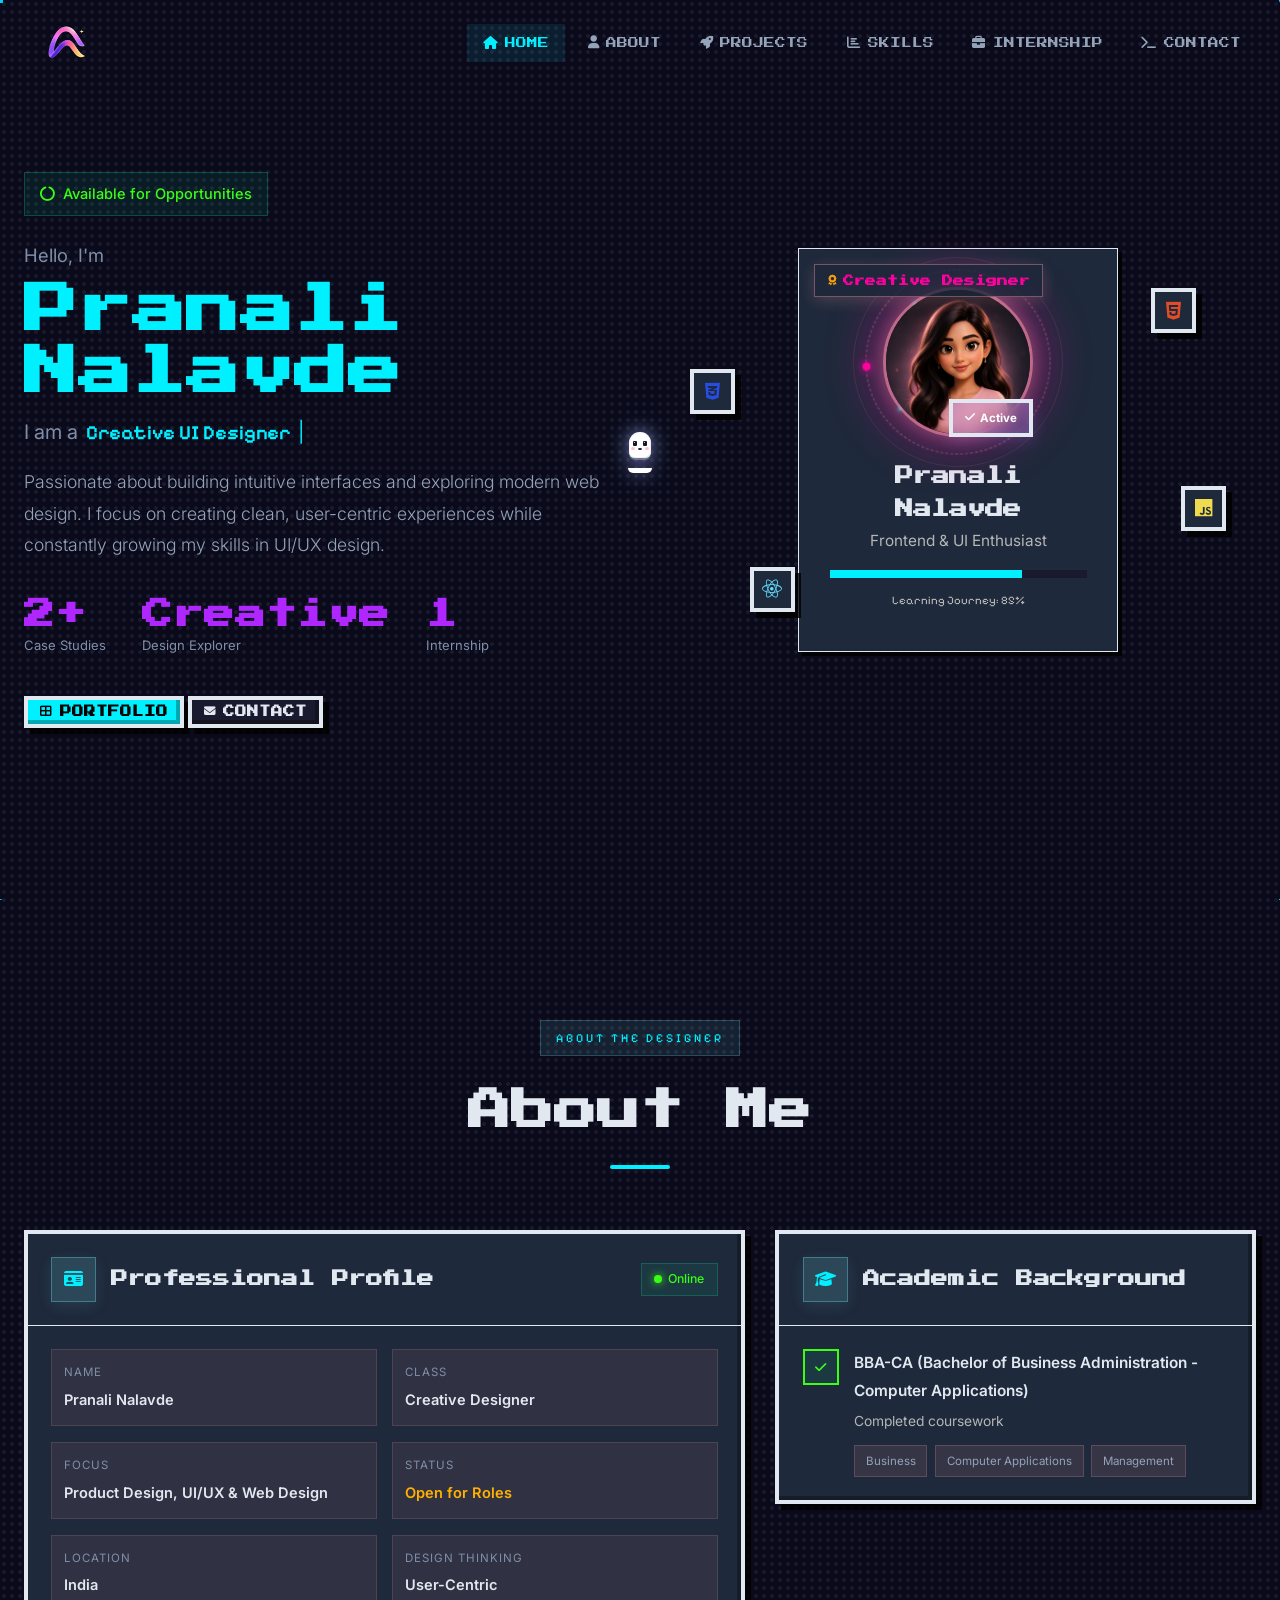
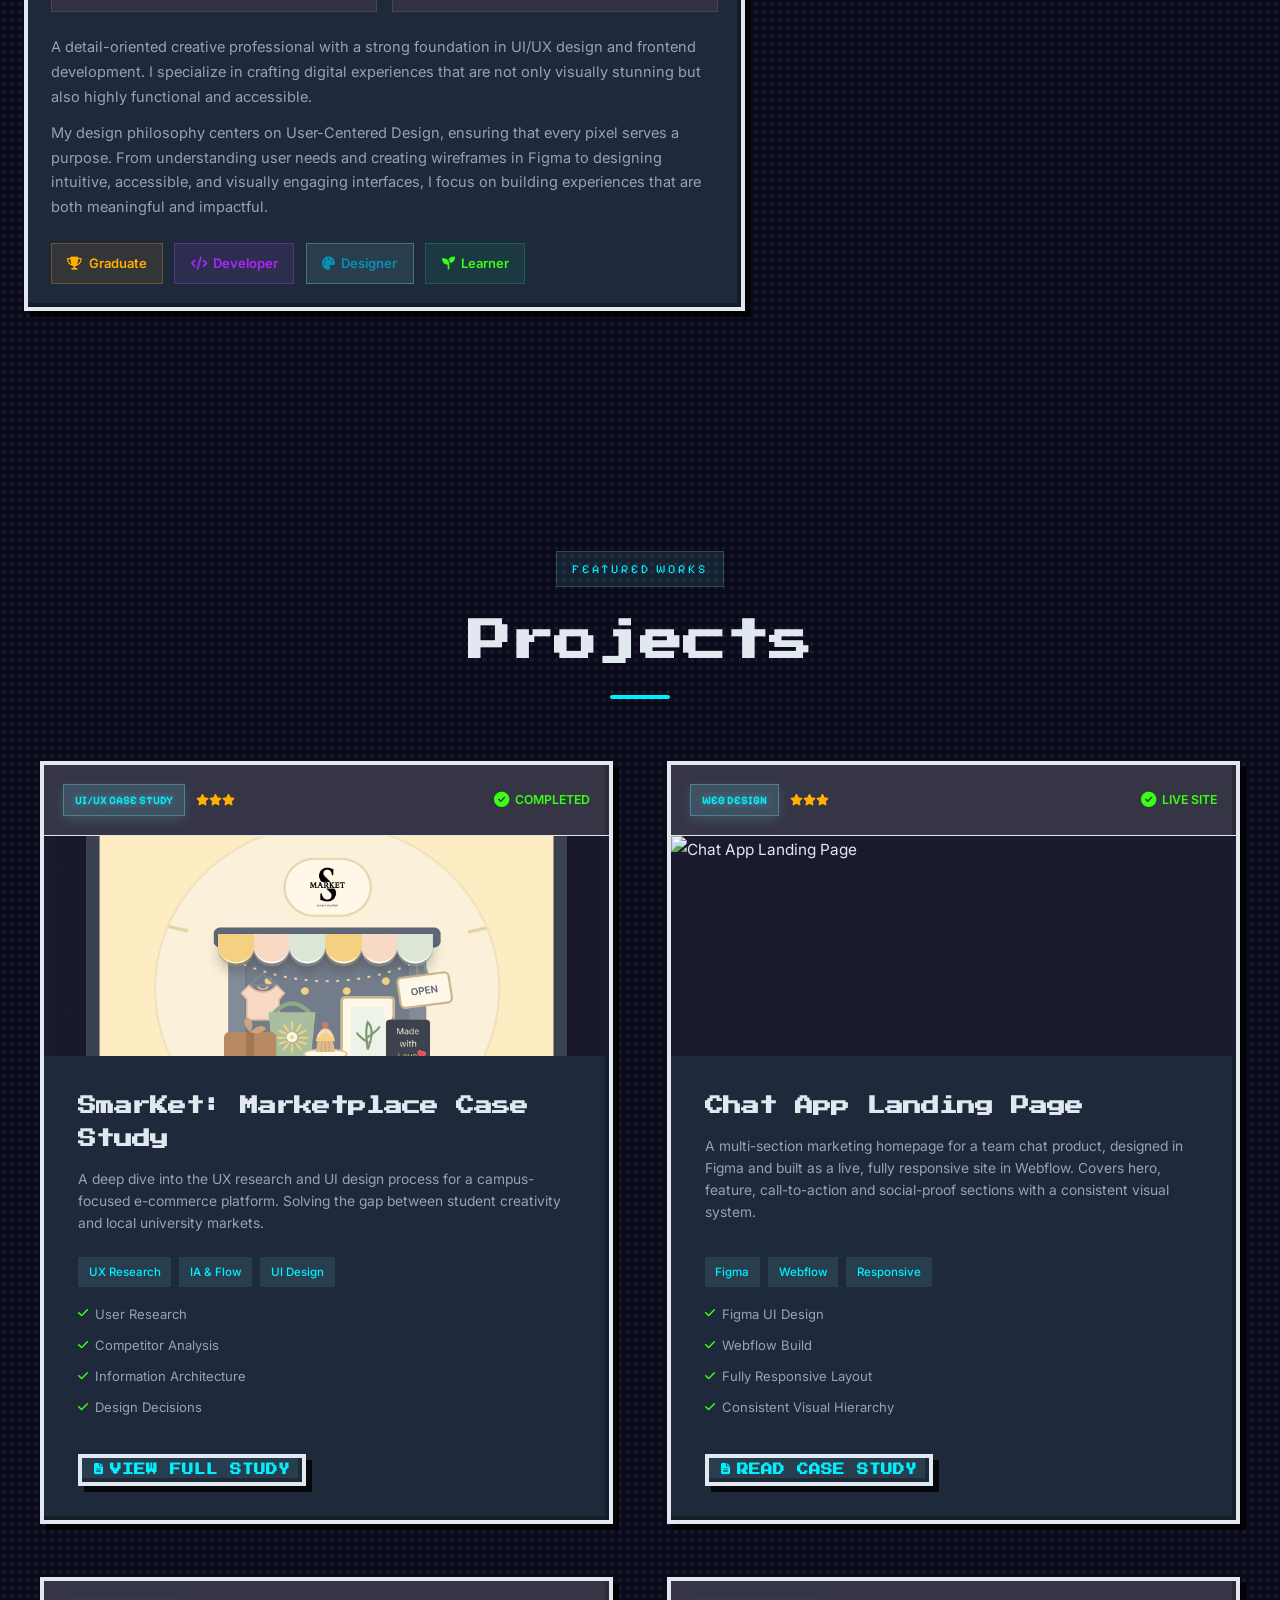
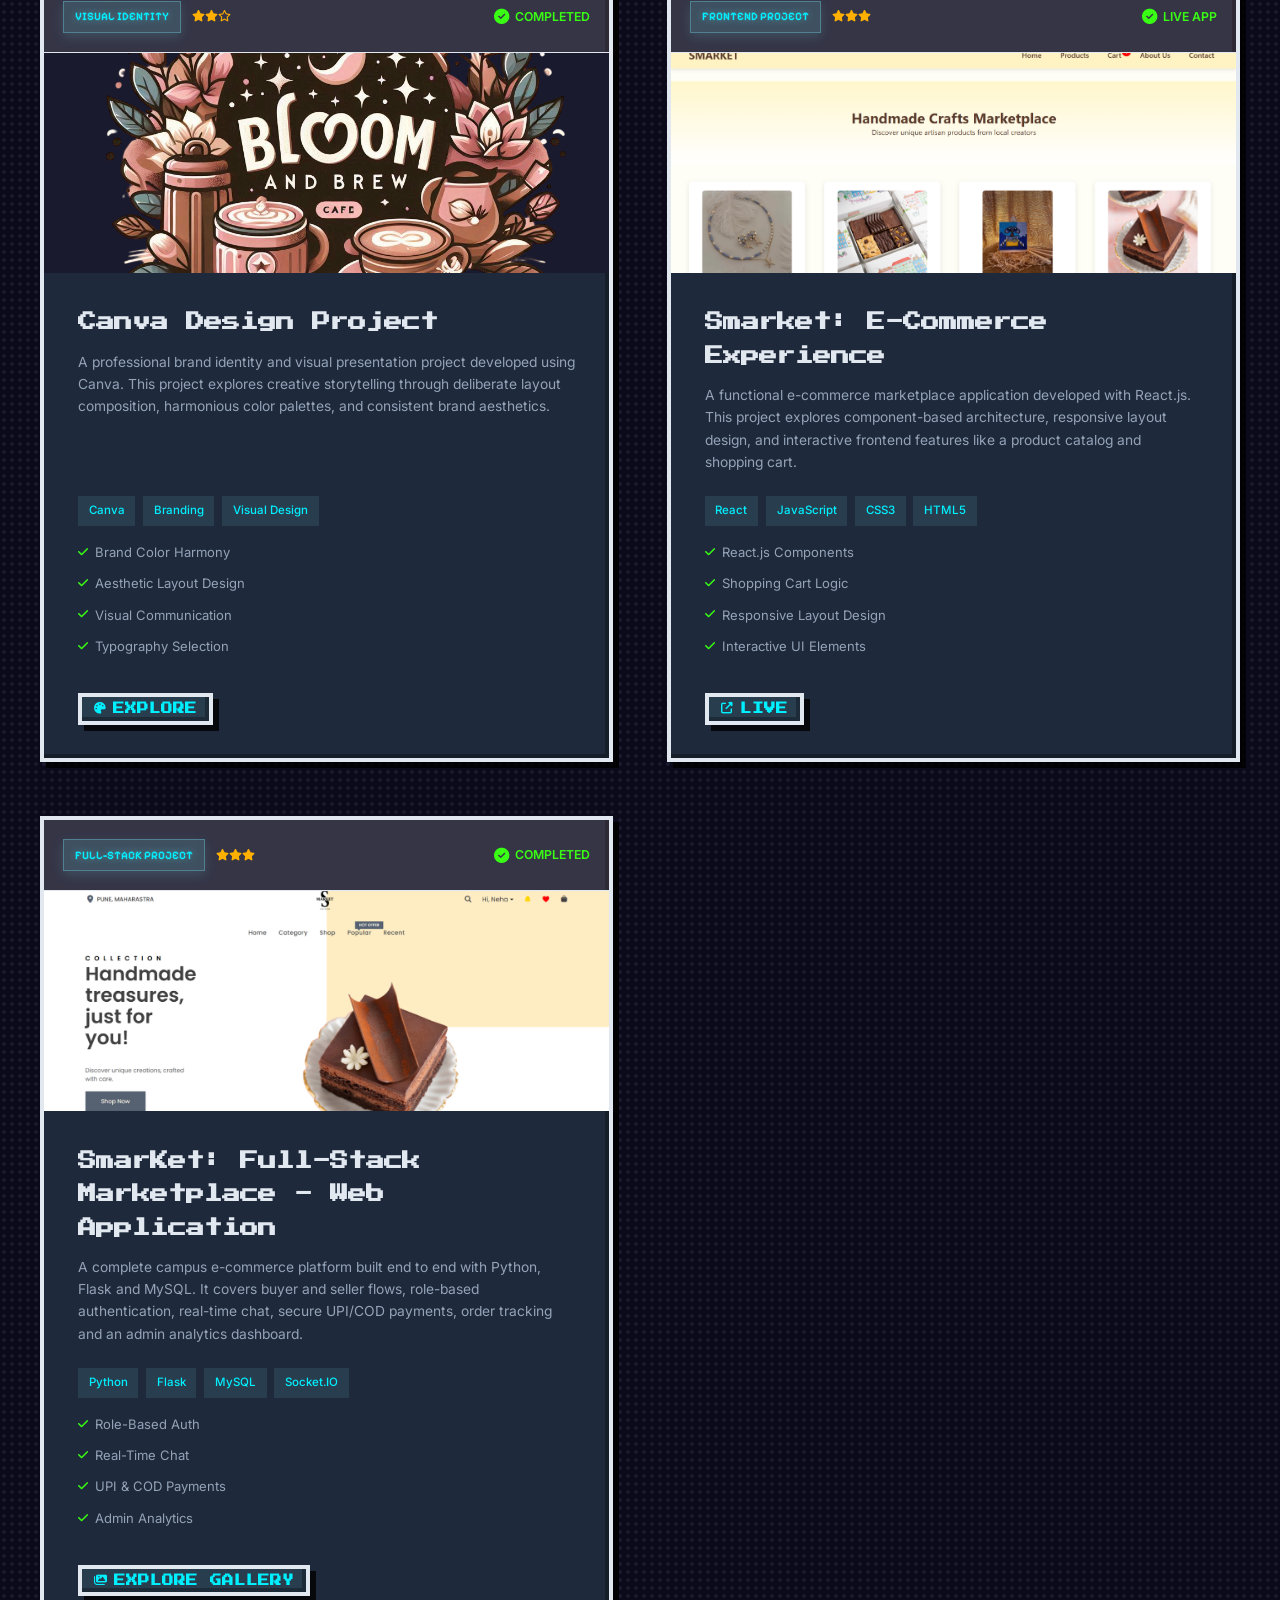
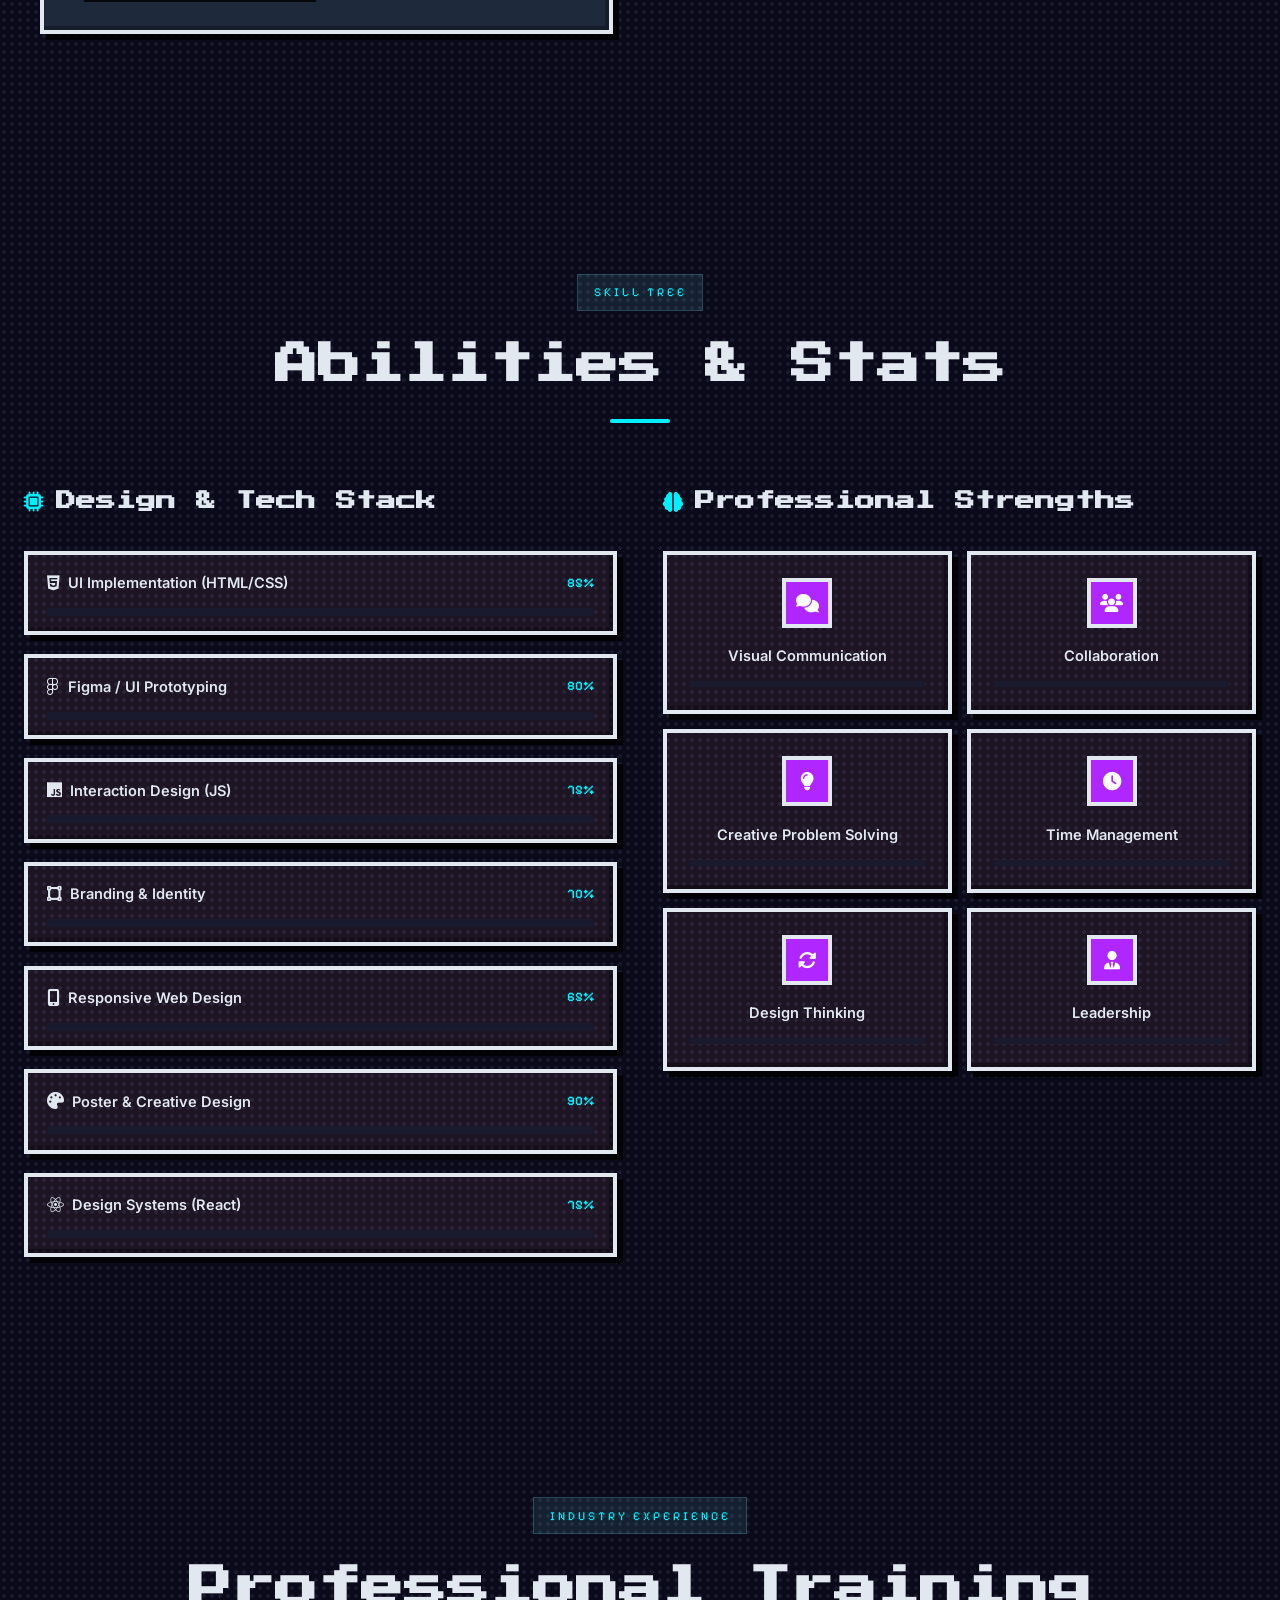
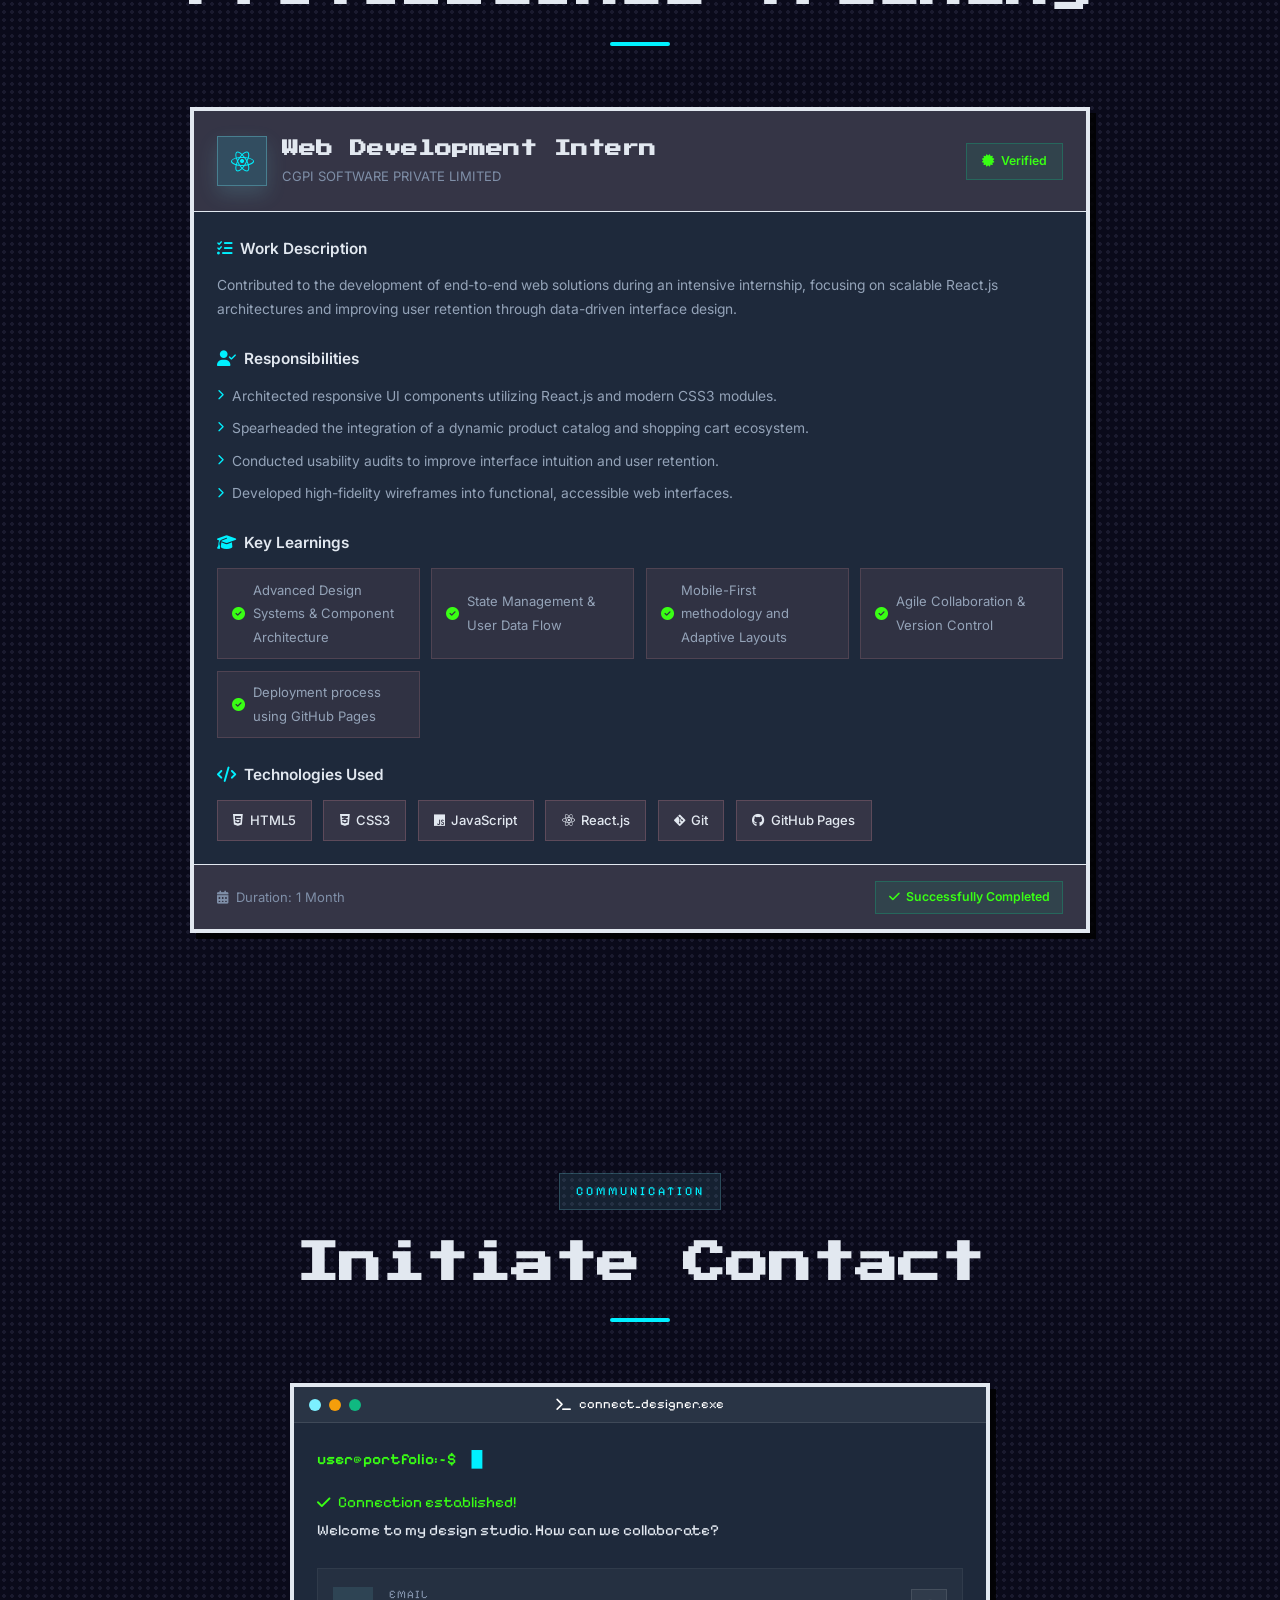
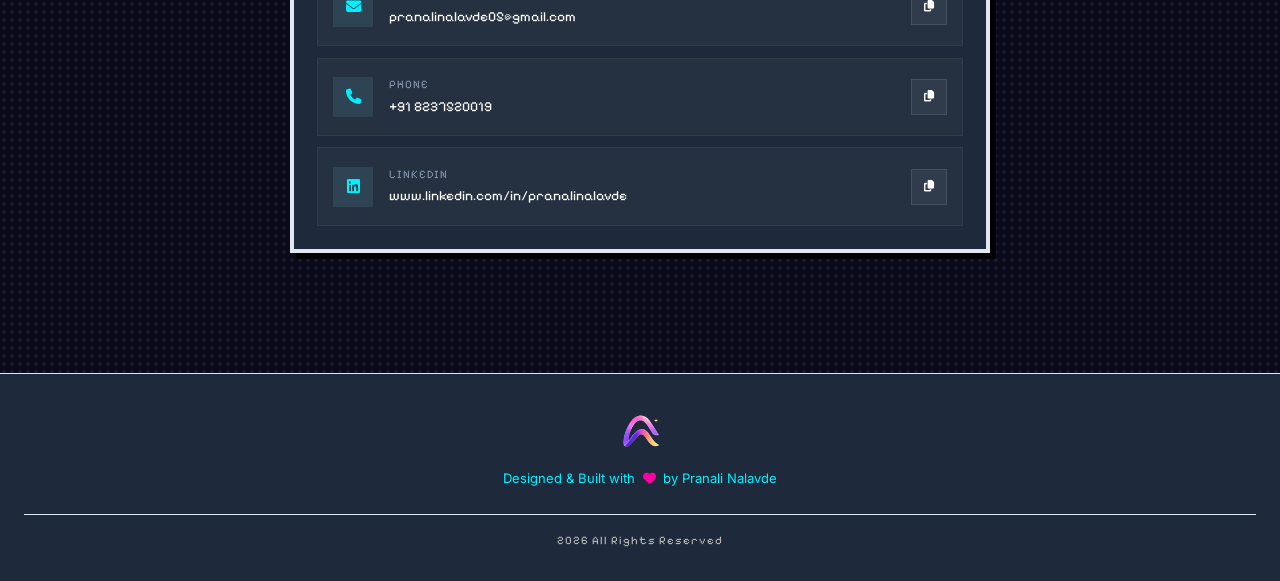
==== commit d1fd41b3: "Modifed chatapp project card" ====
--- a/index.html
+++ b/index.html
@@ -431,12 +431,10 @@
               <div class="mission-overlay">
                 <div class="overlay-content">
                   <a
-                    href="https://chatflow-app.webflow.io/"
-                    target="_blank"
-                    rel="noopener noreferrer"
+                    href="chatapp-casestudy.html"
                     class="view-btn"
-                    aria-label="View"
-                    ><i class="fas fa-eye"></i> View</a
+                    aria-label="Read Study"
+                    ><i class="fas fa-file-alt"></i> Read Study</a
                   >
                 </div>
               </div>
@@ -473,13 +471,6 @@
               <div class="mission-actions">
                 <a href="chatapp-casestudy.html" class="btn btn-mission"
                   ><i class="fas fa-file-alt"></i> Read Case Study</a
-                >
-                <a
-                  href="https://chatflow-app.webflow.io/"
-                  target="_blank"
-                  rel="noopener noreferrer"
-                  class="btn btn-mission"
-                  ><i class="fas fa-external-link-alt"></i> Live</a
                 >
               </div>
             </div>
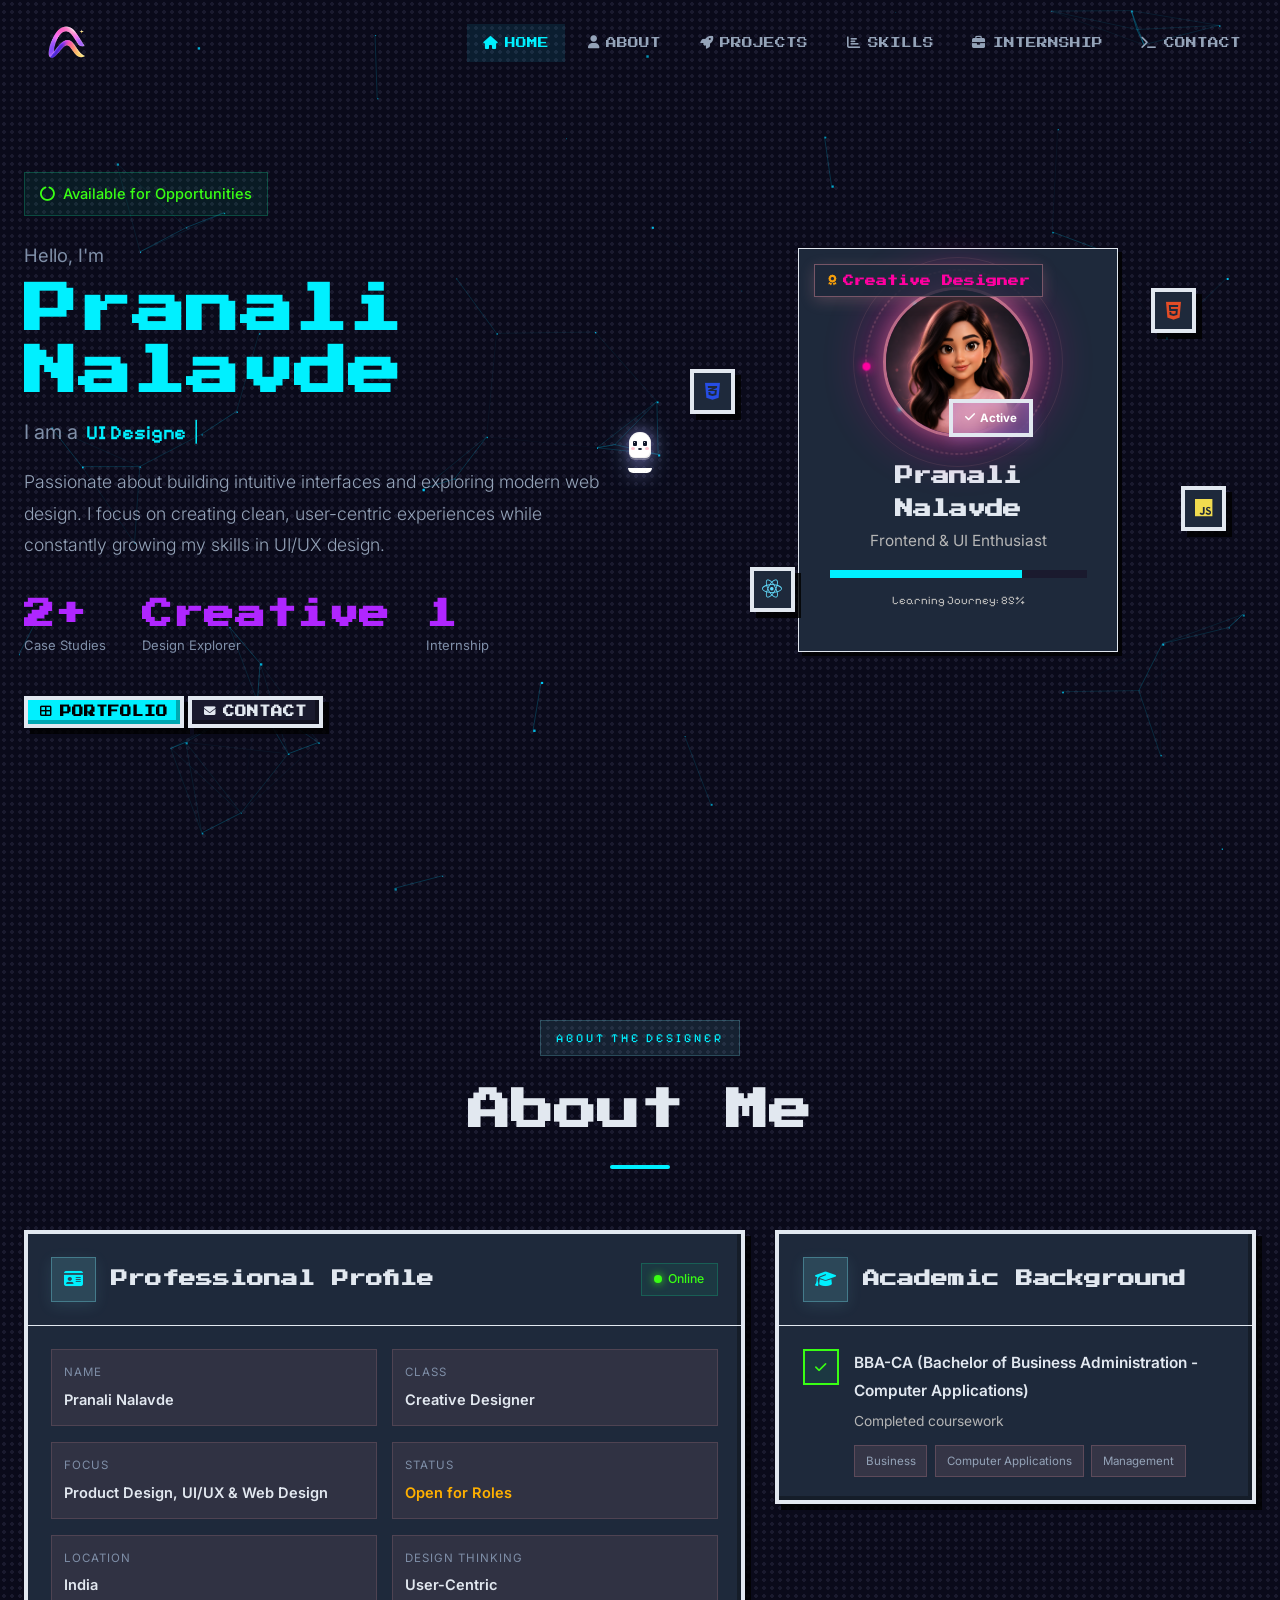
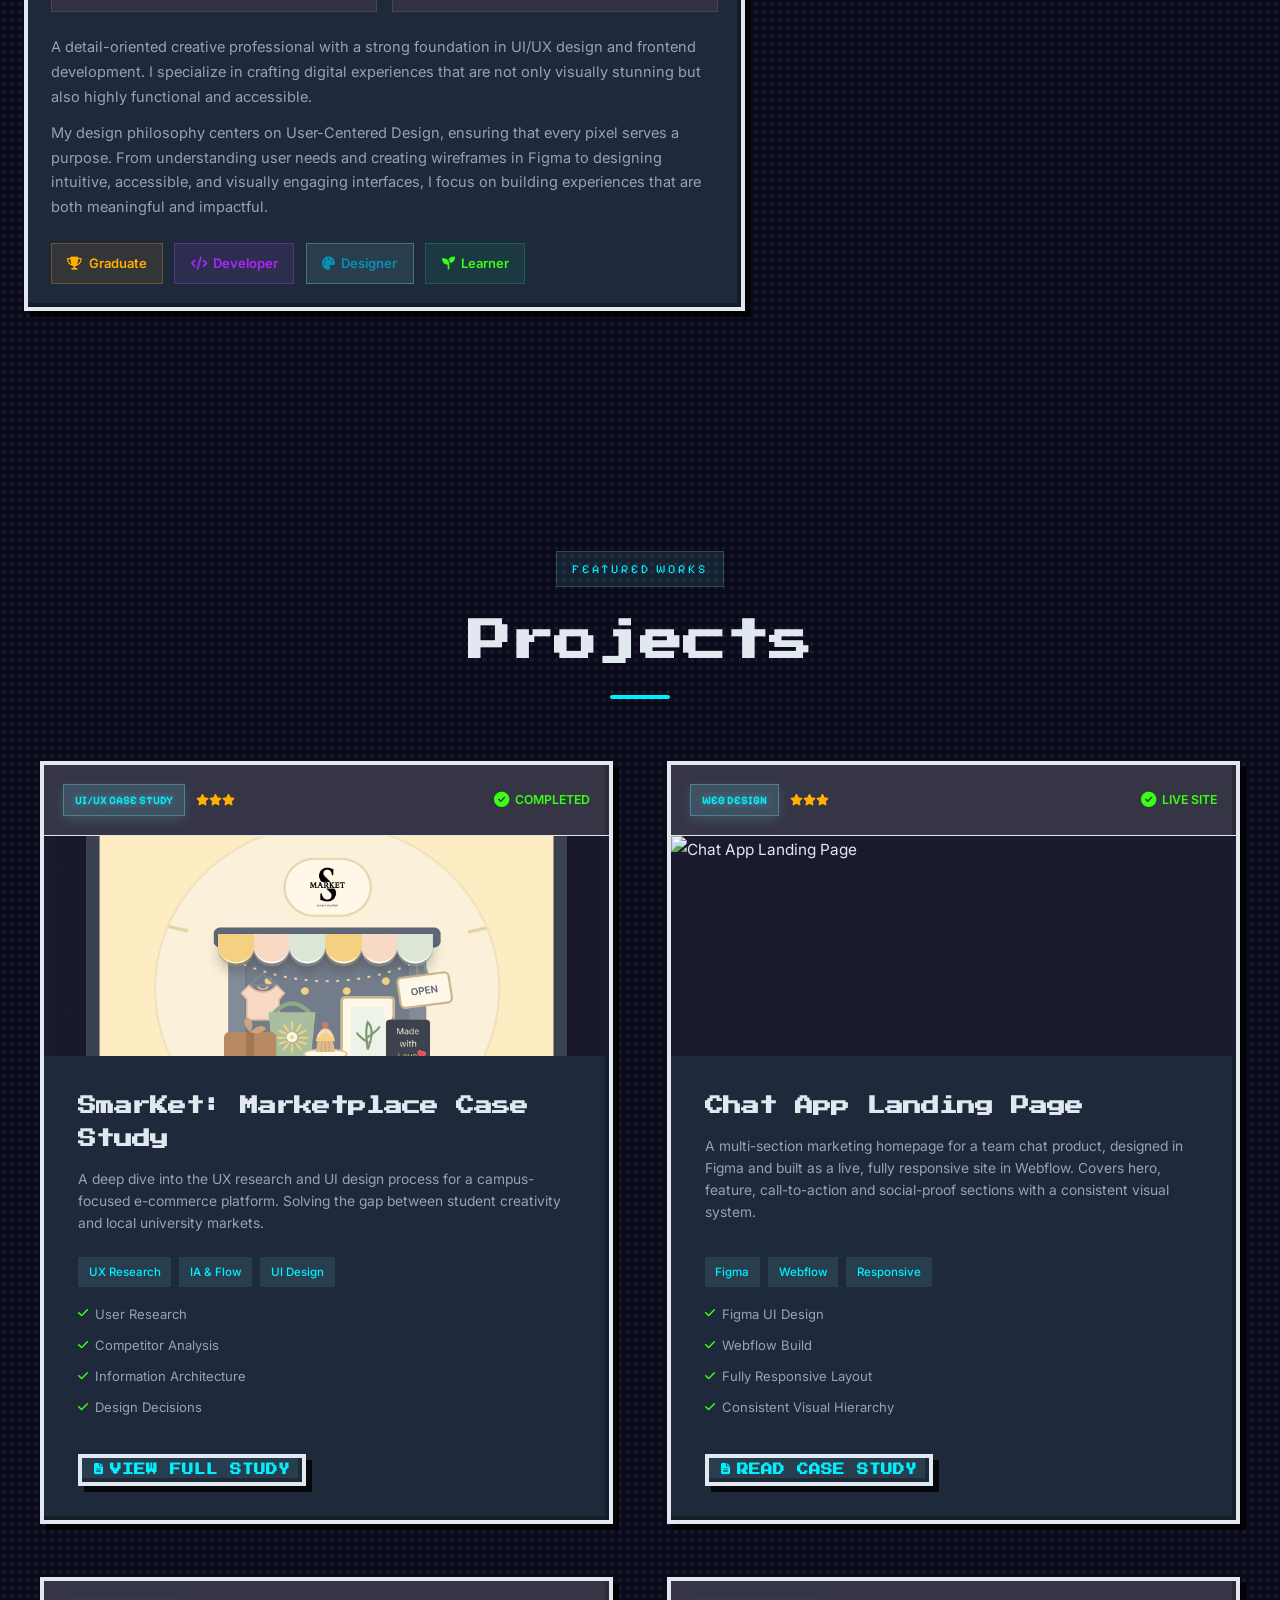
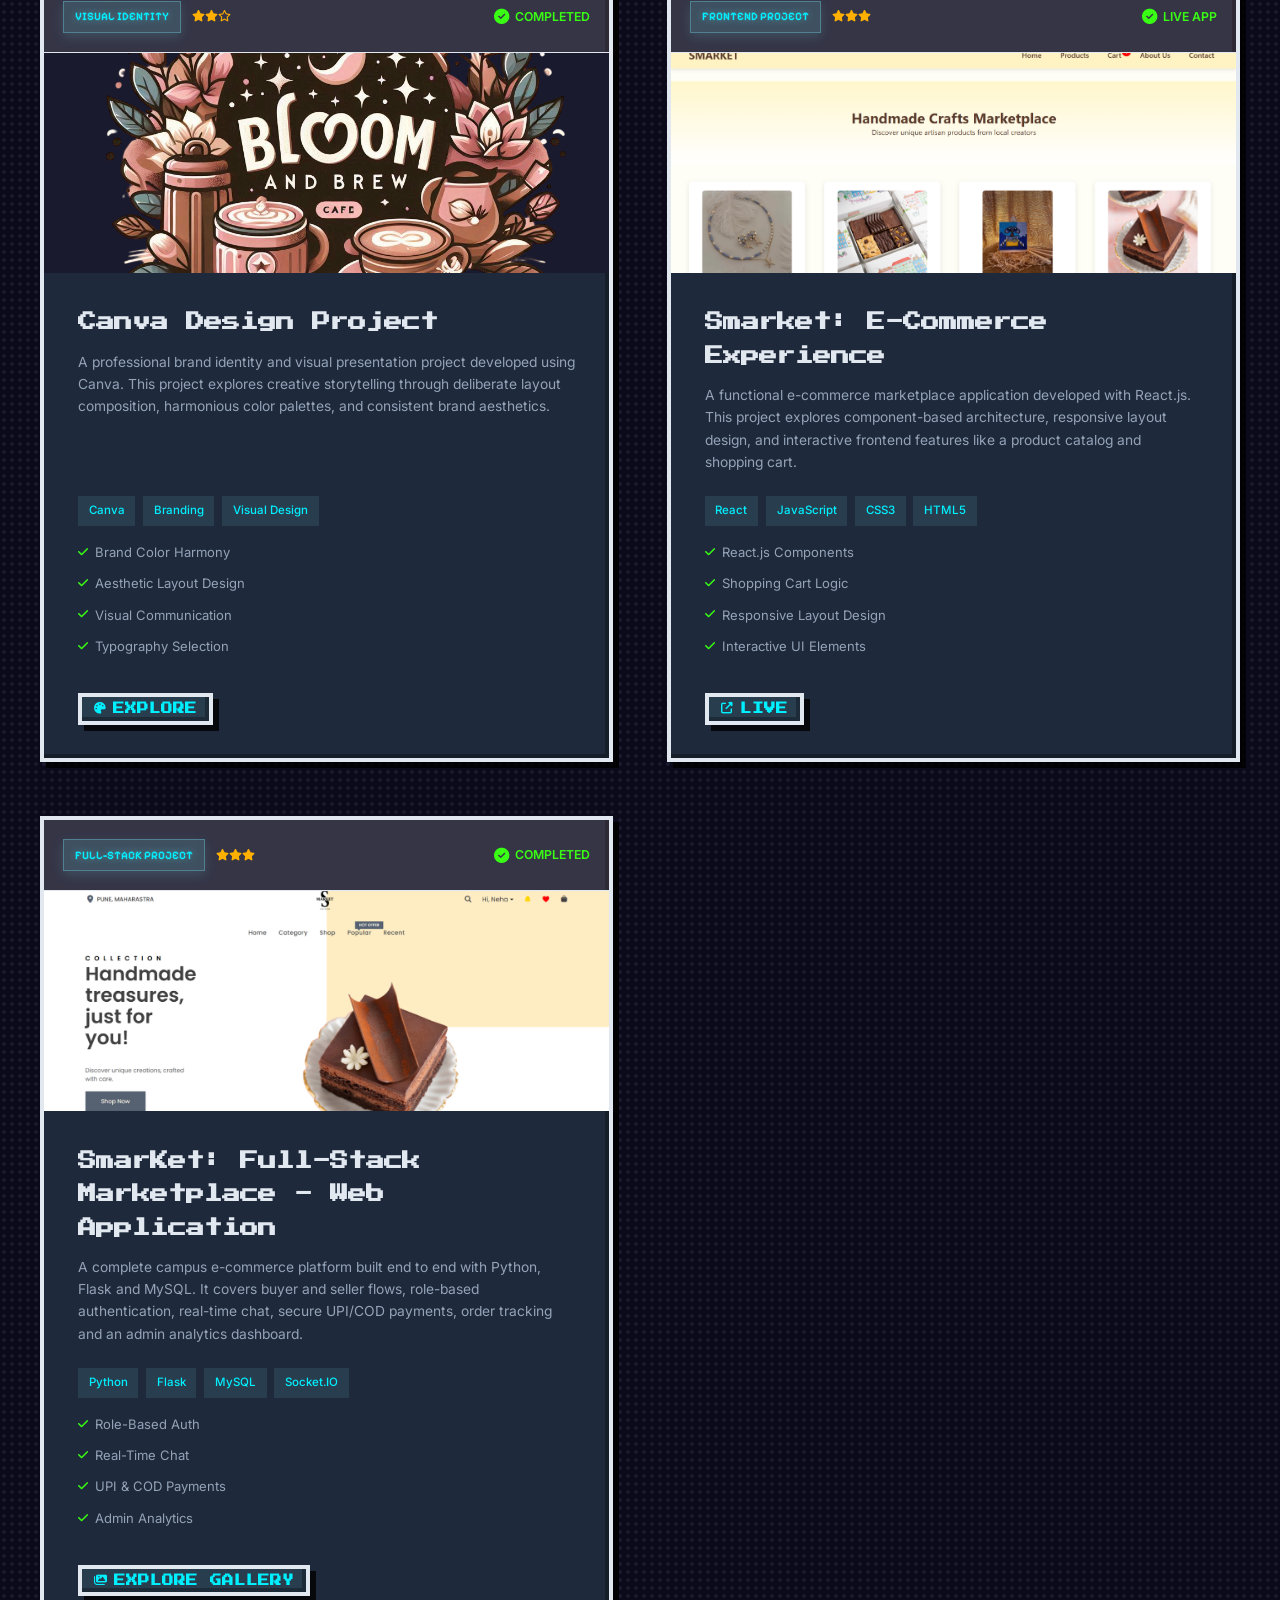
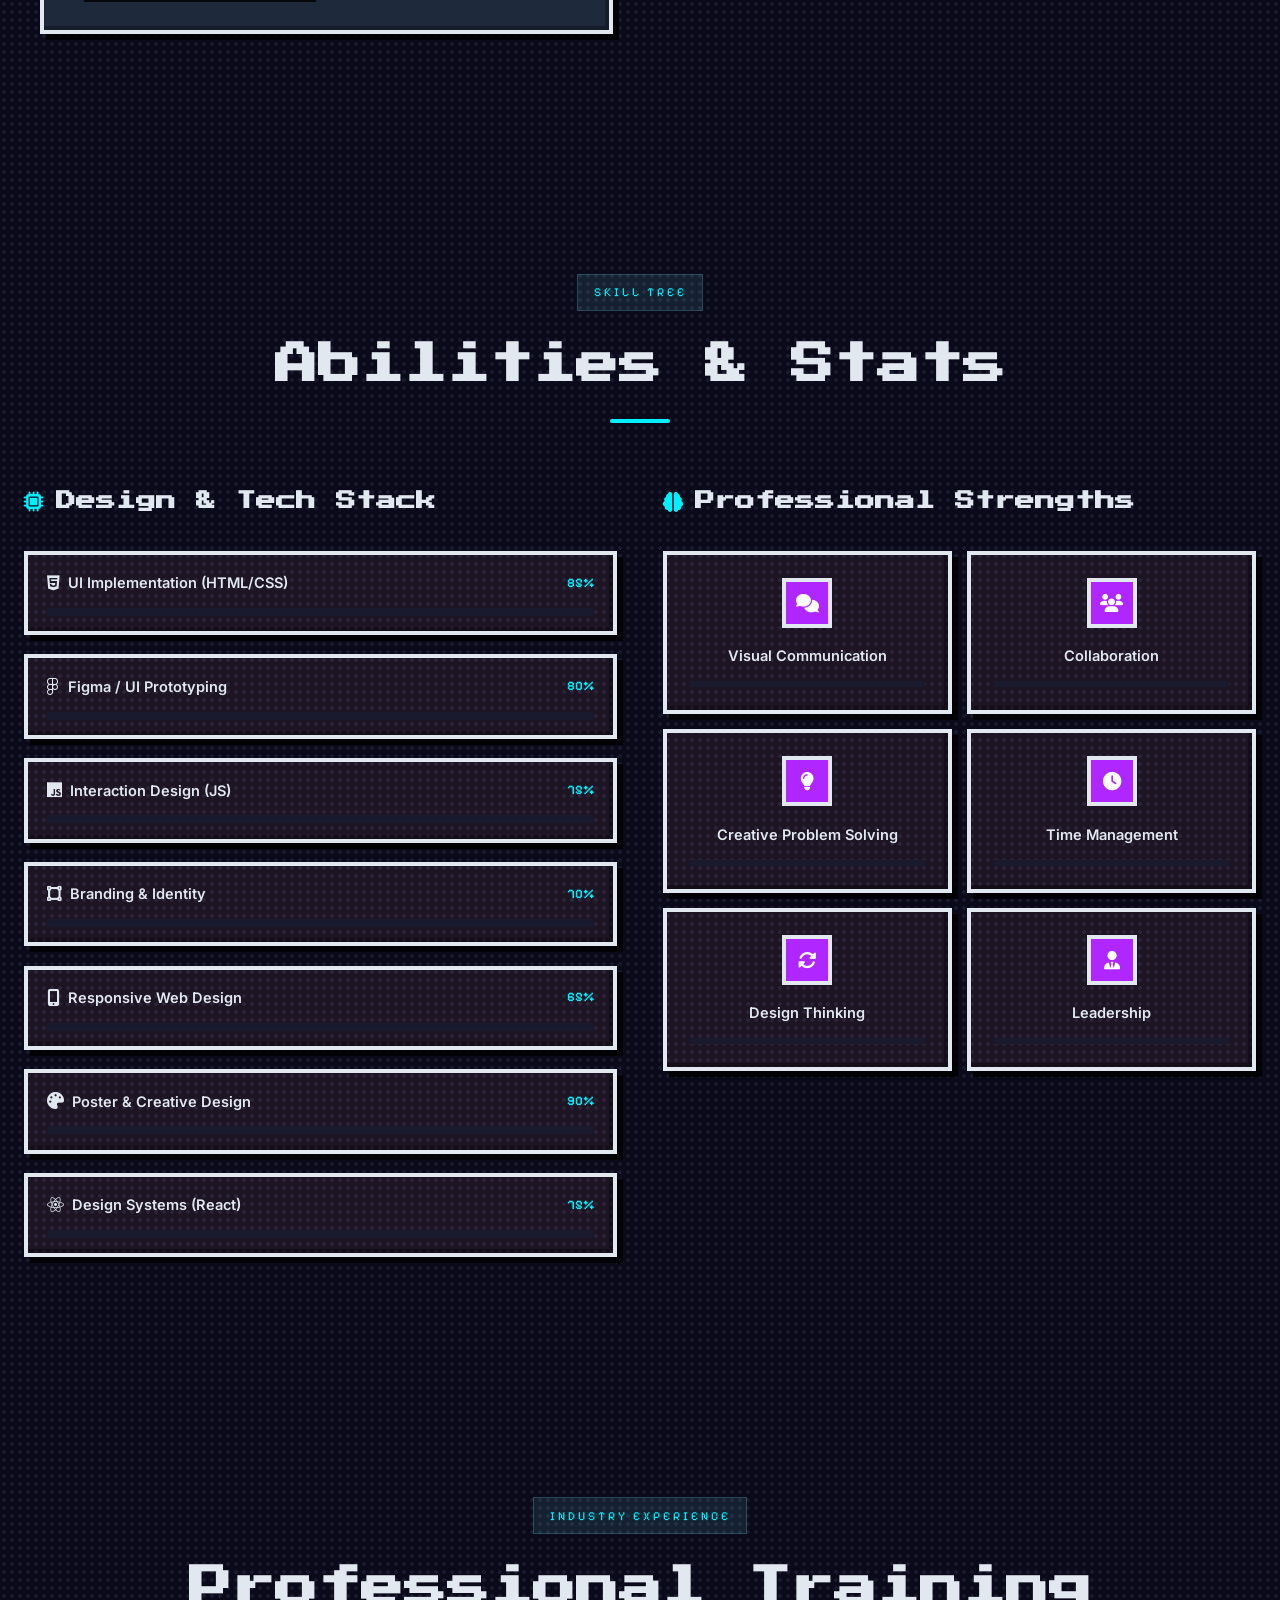
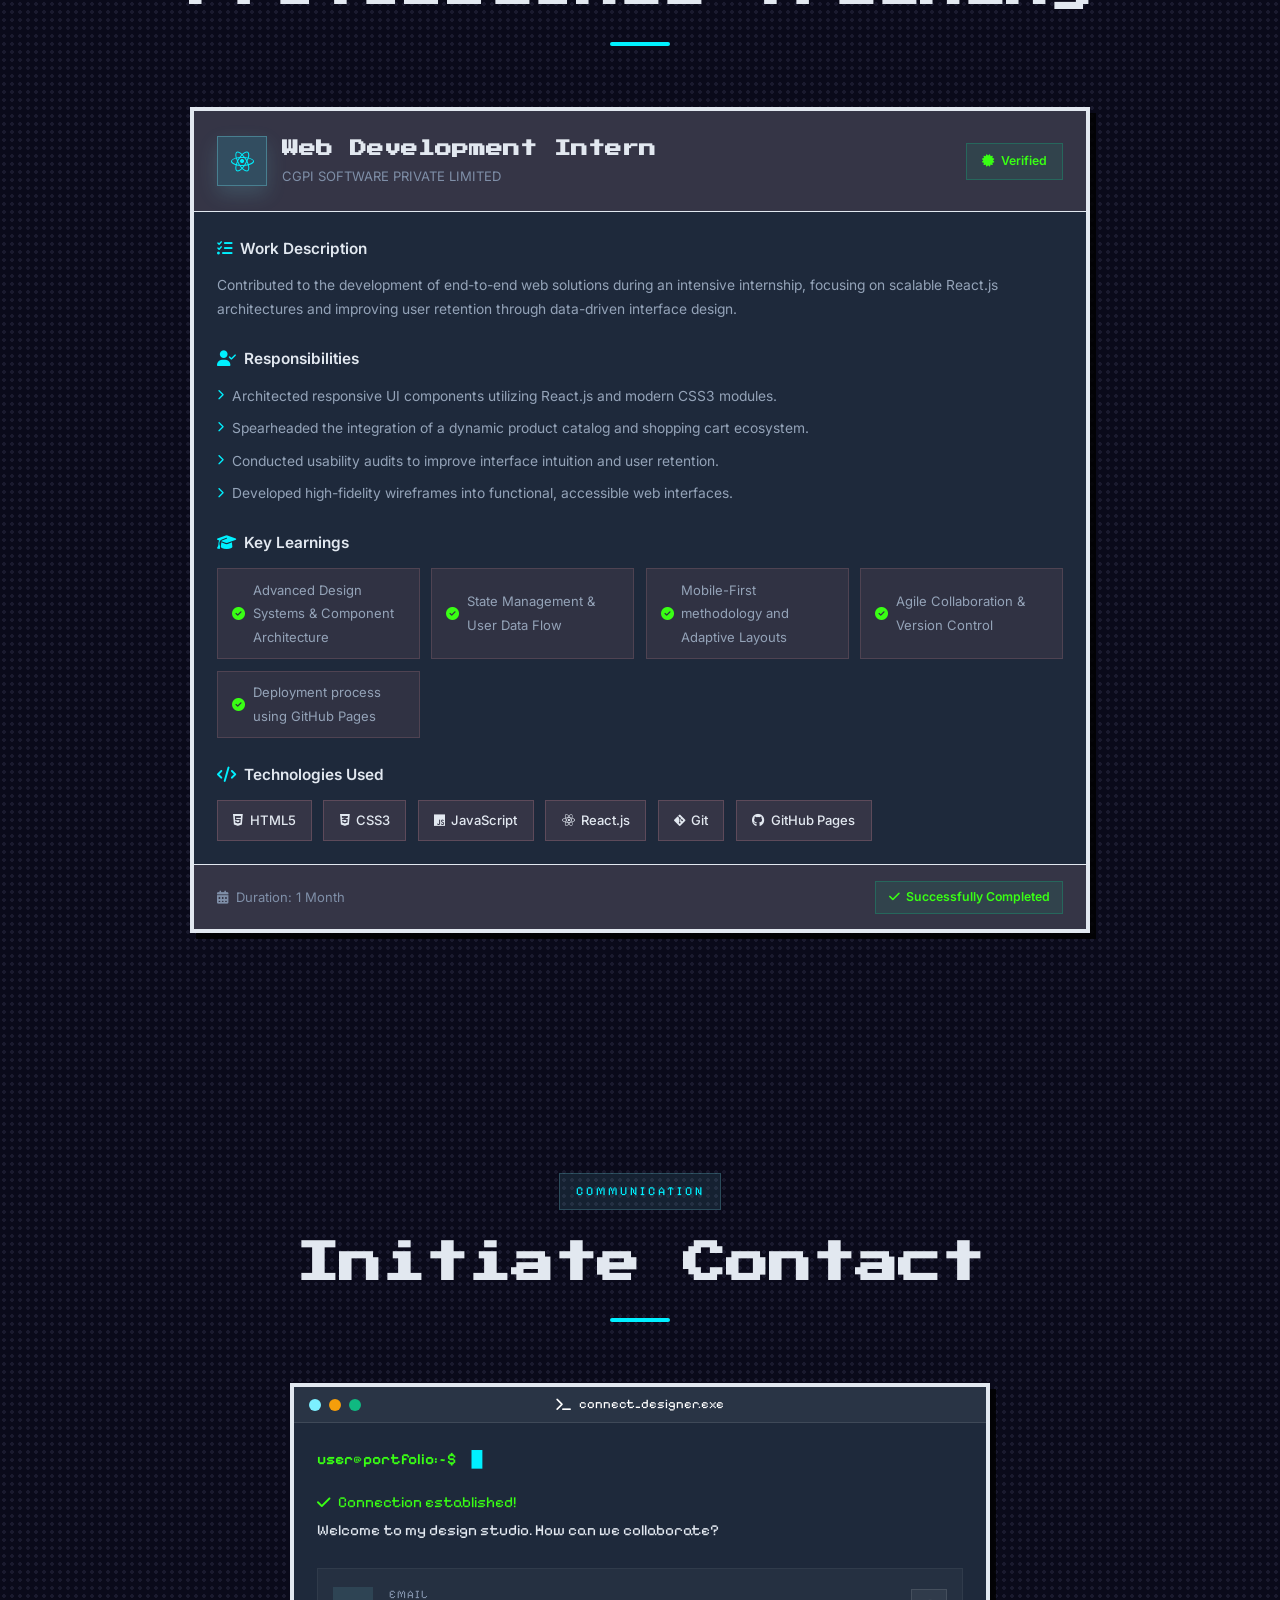
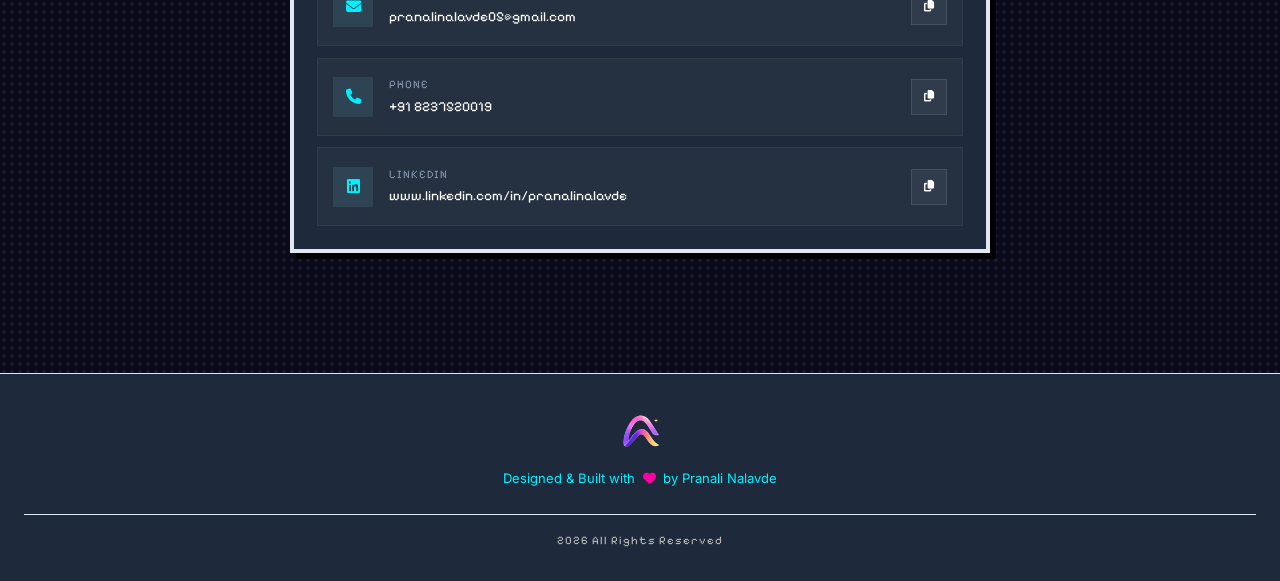
==== commit 801c75b8: "fix: cache-bust portfolio assets for cursor deployment" ====
--- a/index.html
+++ b/index.html
@@ -1102,8 +1102,8 @@
     <!-- AOS Animation Library -->
     <script src="https://unpkg.com/aos@2.3.1/dist/aos.js"></script>
     <!-- Custom JavaScript -->
-    <script src="script.js"></script>
-    <script src="hero_fallback.js"></script>
+    <script src="script.js?v=18ea292"></script>
+    <script src="hero_fallback.js?v=18ea292"></script>
 
     <!-- Custom Pixel Ghost Cursor -->
     <div id="custom-cursor" class="custom-cursor">
--- a/style.css
+++ b/style.css
@@ -113,18 +113,6 @@
   max-width: 100%;
 }
 
-body:has(#custom-cursor) { cursor: none; }
-body:has(#custom-cursor) a, 
-body:has(#custom-cursor) button, 
-body:has(#custom-cursor) .btn,
-body:has(#custom-cursor) .contact-item,
-body:has(#custom-cursor) .mission-card,
-body:has(#custom-cursor) .gallery-card,
-body:has(#custom-cursor) .card-inner,
-body:has(#custom-cursor) .ctrl-btn,
-body:has(#custom-cursor) .copy-btn { 
-  cursor: none !important; 
-}
 a { text-decoration: none; color: inherit; }
 ul { list-style: none; }
 img { max-width: 100%; display: block; }
@@ -961,58 +949,7 @@
     display: none;
 }
 
-/* Restore Native Cursor Near Scrollbar */
-body.show-native-cursor, 
-body.show-native-cursor * {
-    cursor: auto !important;
-}
-body.show-native-cursor a,
-body.show-native-cursor button,
-body.show-native-cursor .nav-link,
-body.show-native-cursor .btn {
-    cursor: pointer !important;
-}
-
-/* Restore Native Cursor Near Scrollbar Override */
-body:has(#custom-cursor).show-native-cursor, 
-body:has(#custom-cursor).show-native-cursor * {
-    cursor: auto !important;
-}
-body:has(#custom-cursor).show-native-cursor a,
-body:has(#custom-cursor).show-native-cursor button,
-body:has(#custom-cursor).show-native-cursor .nav-link,
-body:has(#custom-cursor).show-native-cursor .btn {
-    cursor: pointer !important;
-}
-
-/* Completely Override All Cursors */
-body.show-native-cursor,
-body.show-native-cursor *,
-body:has(#custom-cursor).show-native-cursor,
-body:has(#custom-cursor).show-native-cursor *,
-body:has(#custom-cursor).show-native-cursor a,
-body:has(#custom-cursor).show-native-cursor button,
-body:has(#custom-cursor).show-native-cursor .btn,
-body:has(#custom-cursor).show-native-cursor .contact-item,
-body:has(#custom-cursor).show-native-cursor .mission-card,
-body:has(#custom-cursor).show-native-cursor .gallery-card,
-body:has(#custom-cursor).show-native-cursor .card-inner,
-body:has(#custom-cursor).show-native-cursor .ctrl-btn,
-body:has(#custom-cursor).show-native-cursor .copy-btn {
-    cursor: auto !important;
-}
-body.show-native-cursor a,
-body.show-native-cursor button,
-body.show-native-cursor .nav-link,
-body.show-native-cursor .btn,
-body:has(#custom-cursor).show-native-cursor a,
-body:has(#custom-cursor).show-native-cursor button,
-body:has(#custom-cursor).show-native-cursor .nav-link,
-body:has(#custom-cursor).show-native-cursor .btn {
-    cursor: pointer !important;
-}
-
-/* Extra force for scrollbar cursor */
+
 @supports (scrollbar-color: var(--accent-pink) rgba(255, 255, 255, 0.1)) {
     html {
         scrollbar-color: var(--accent-pink) rgba(255, 255, 255, 0.1);
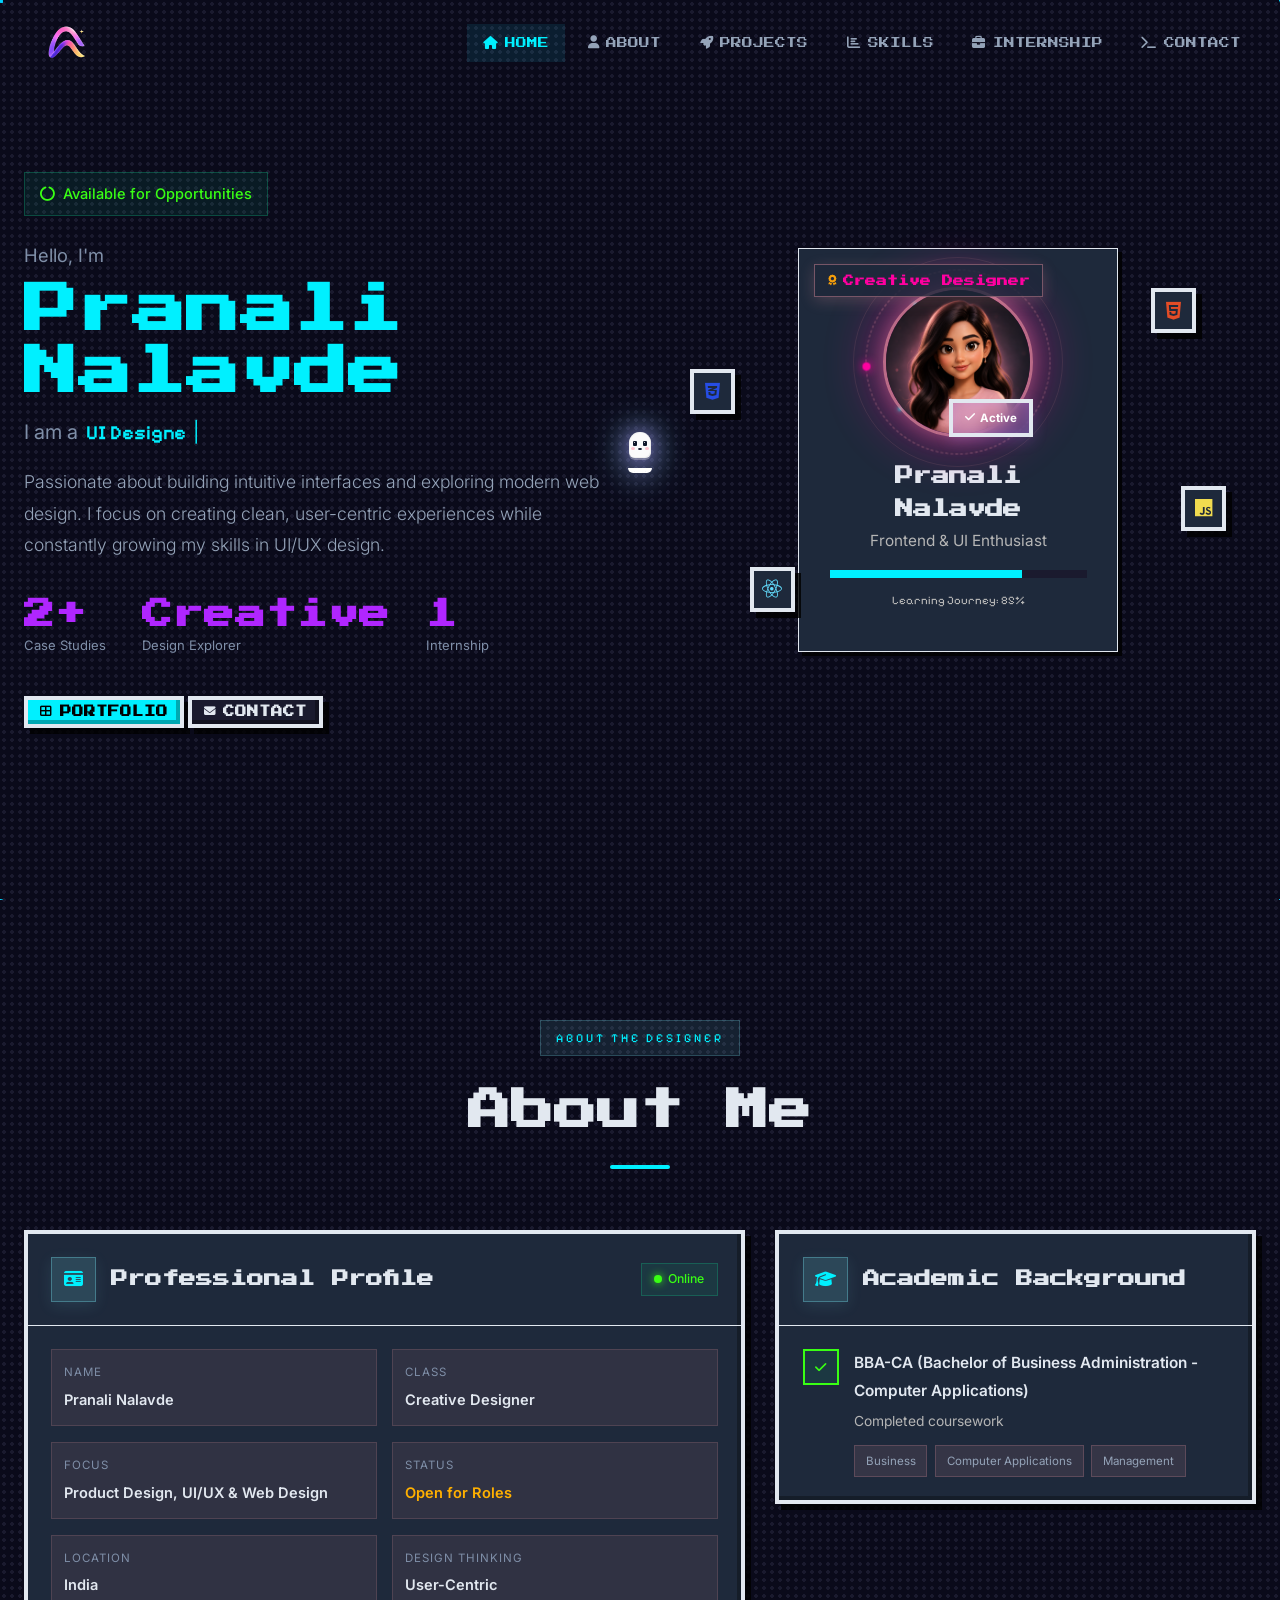
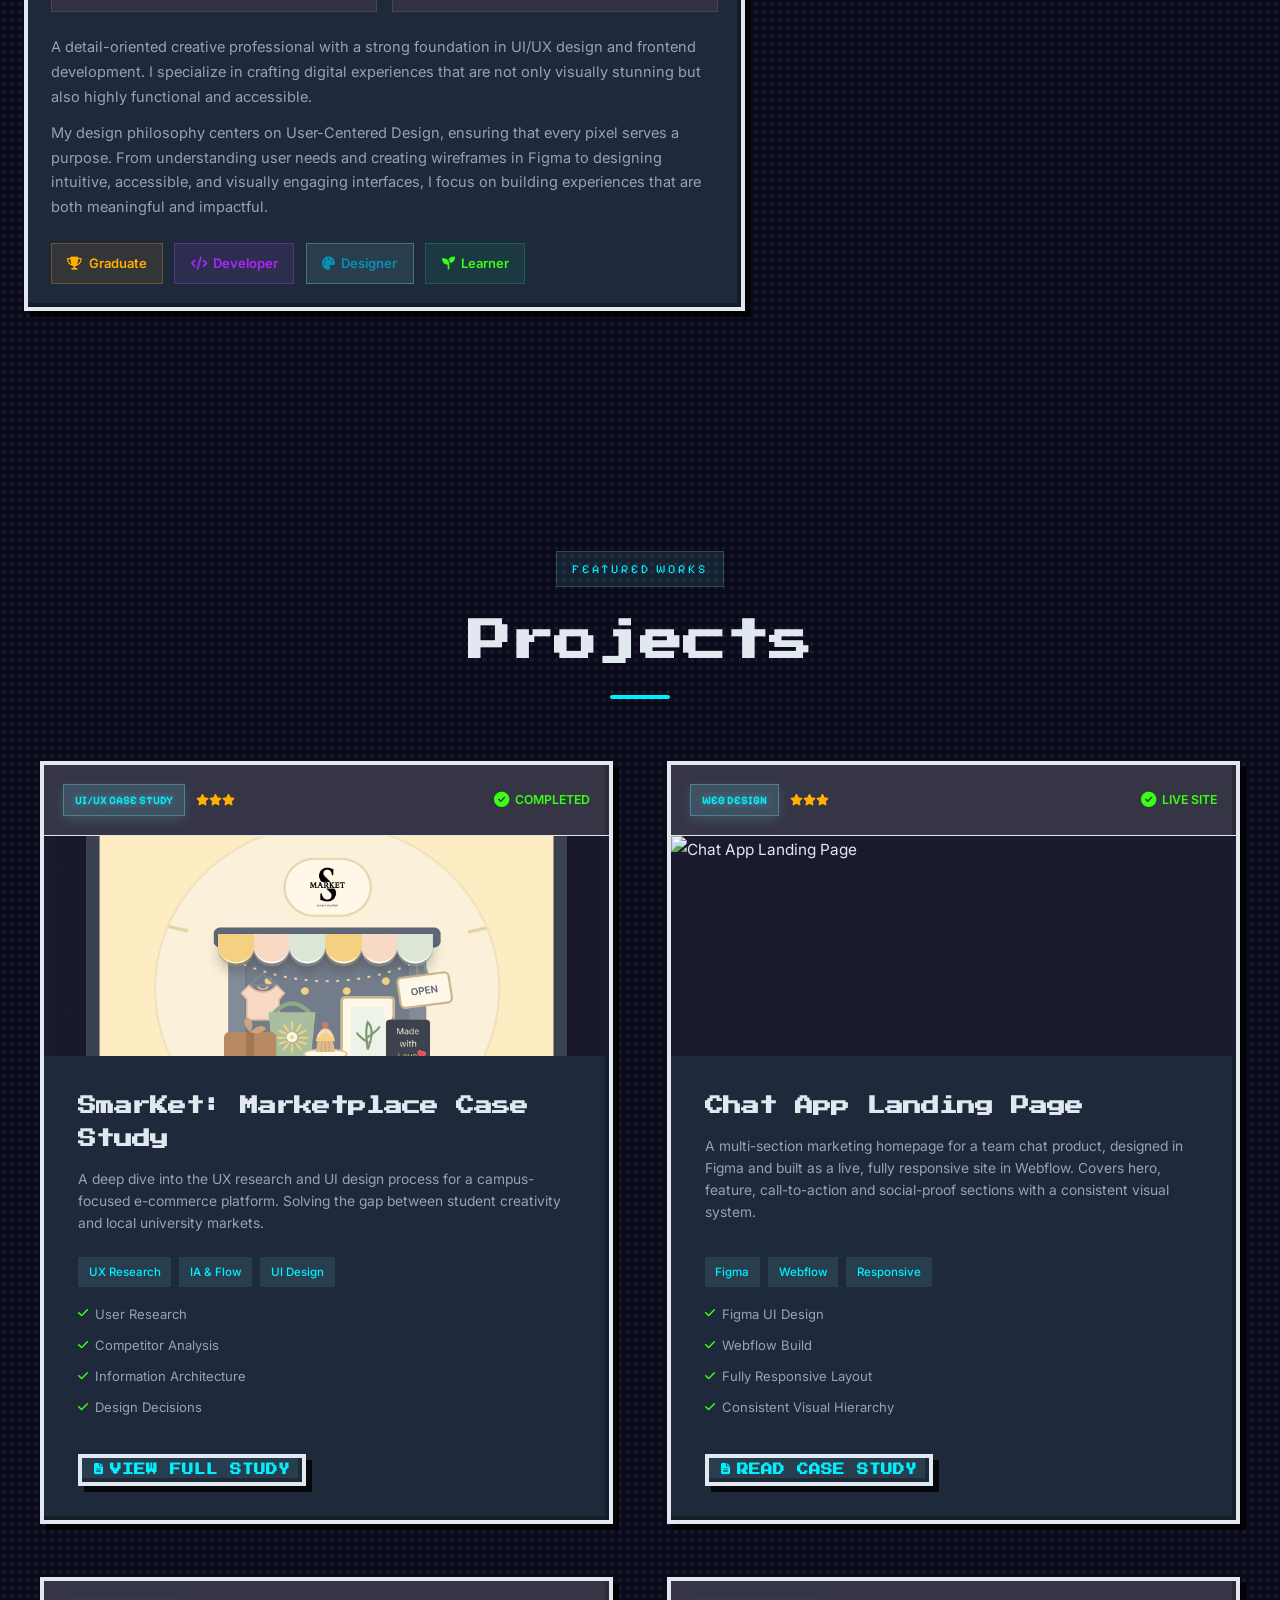
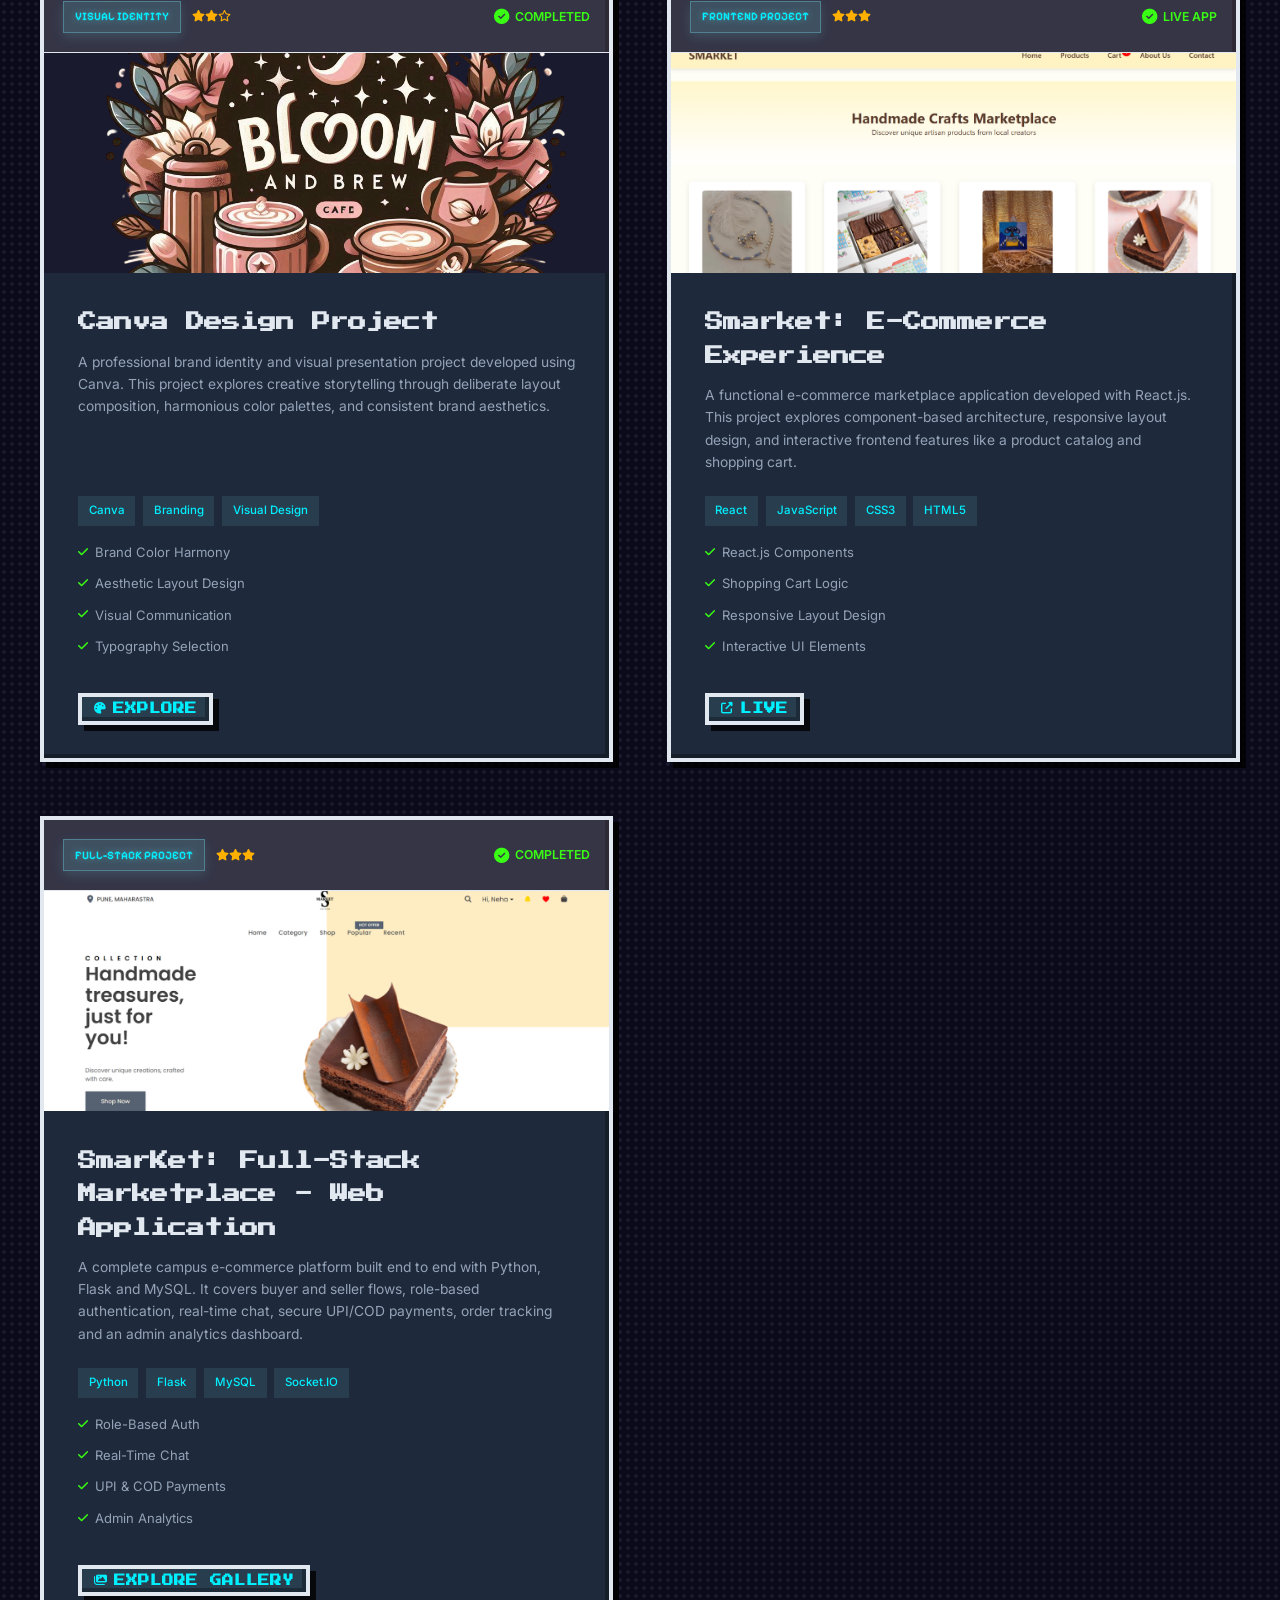
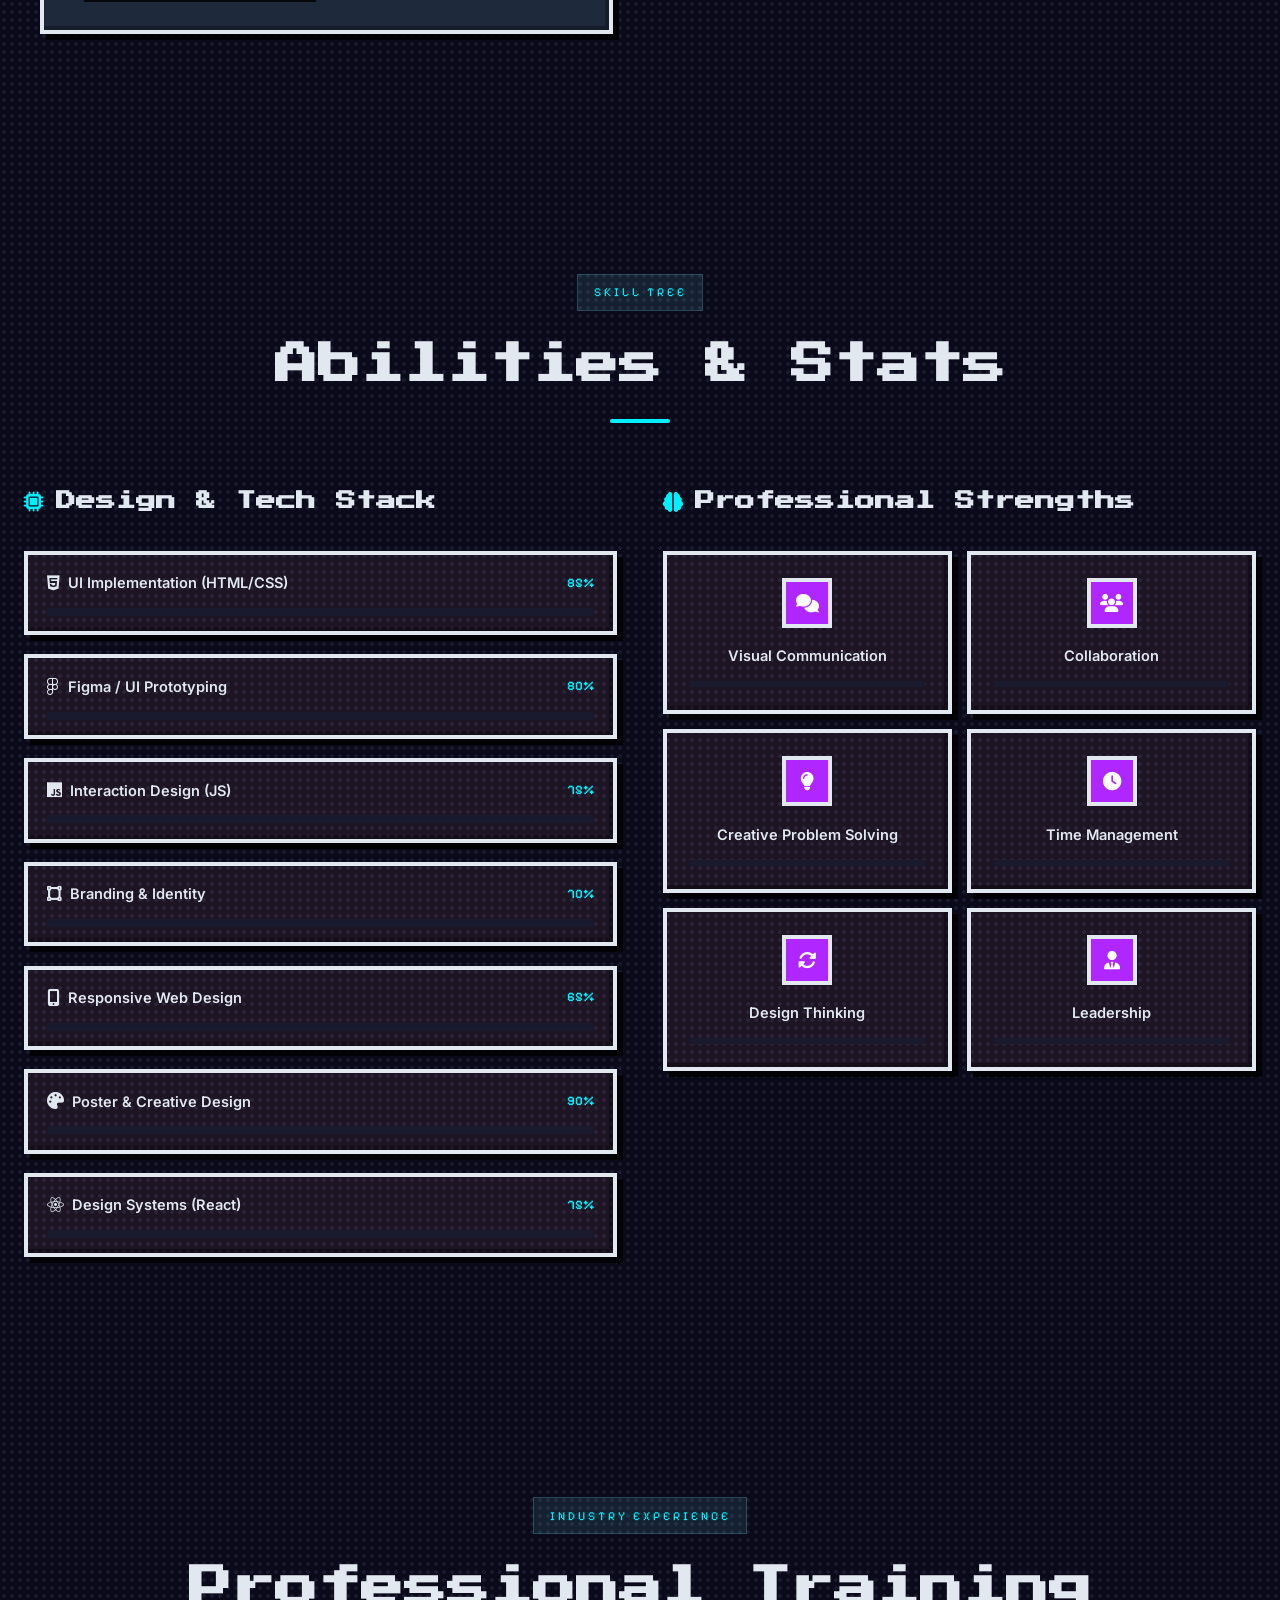
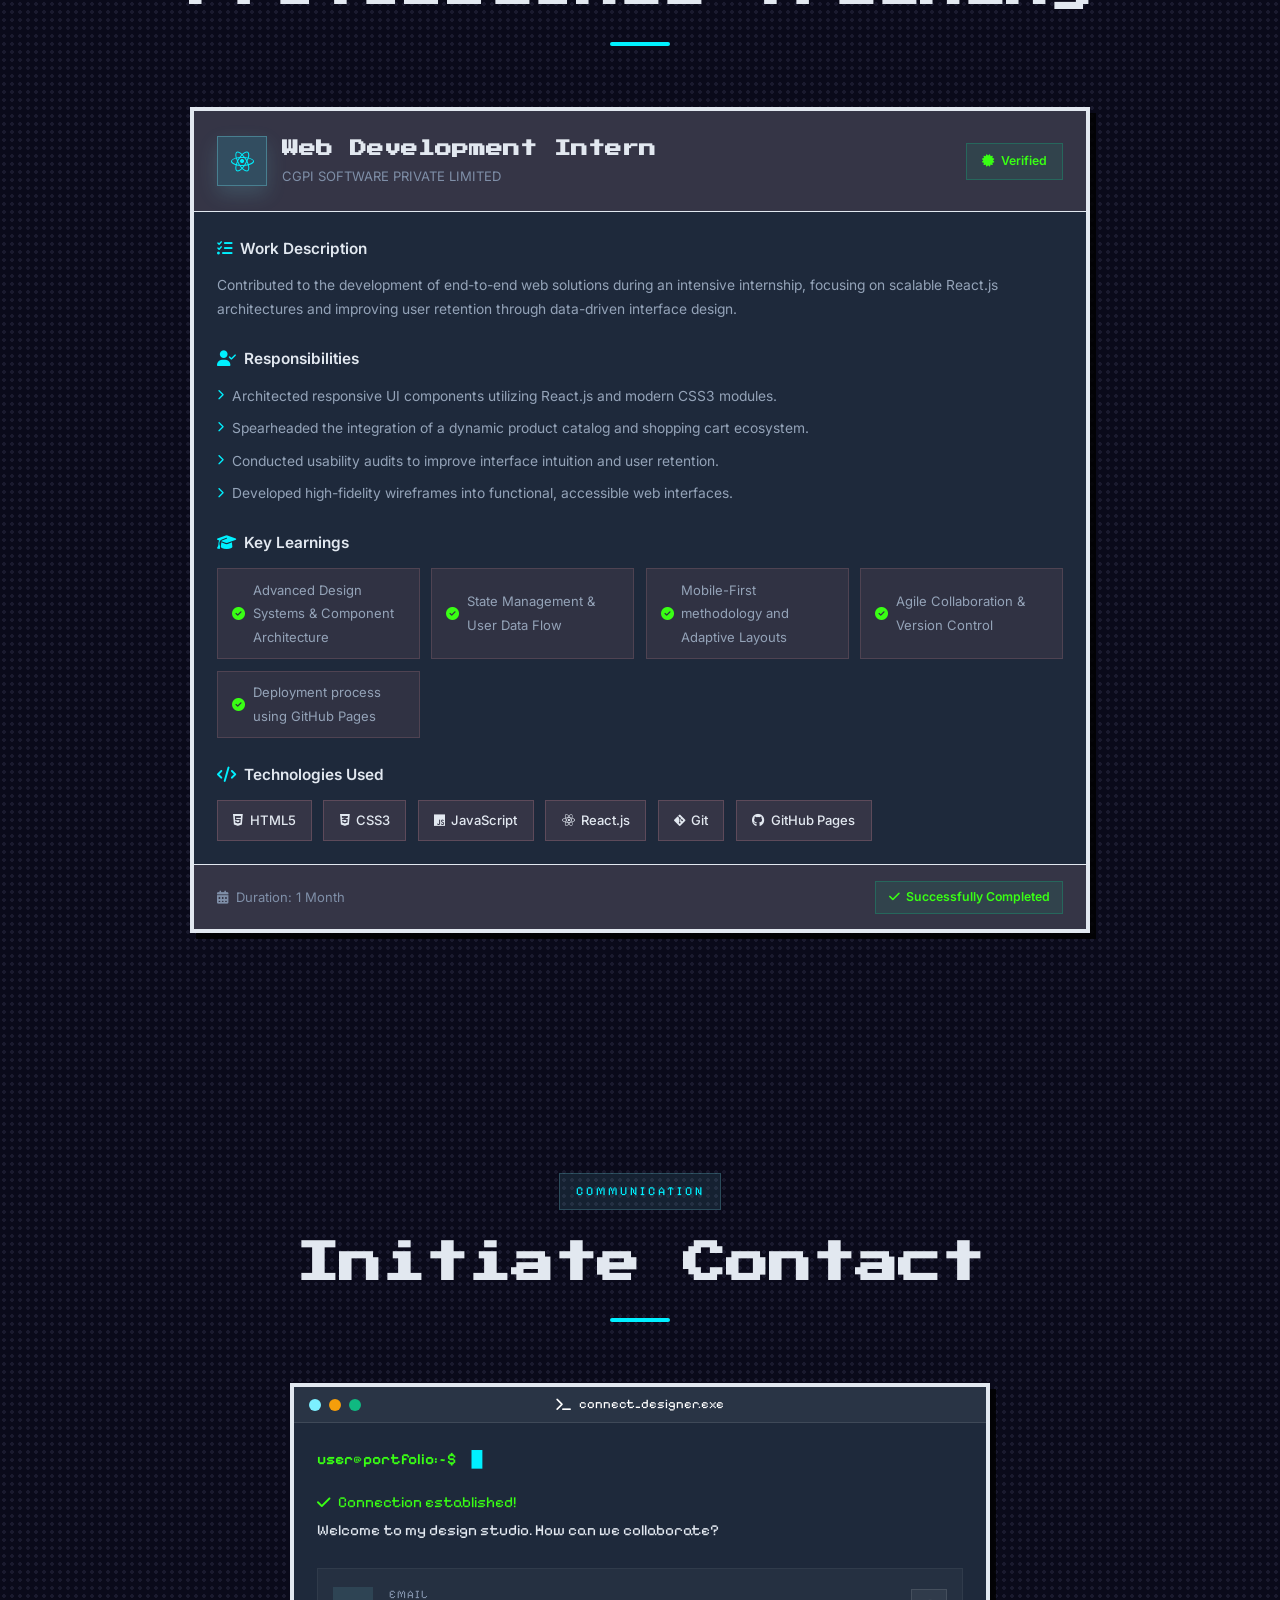
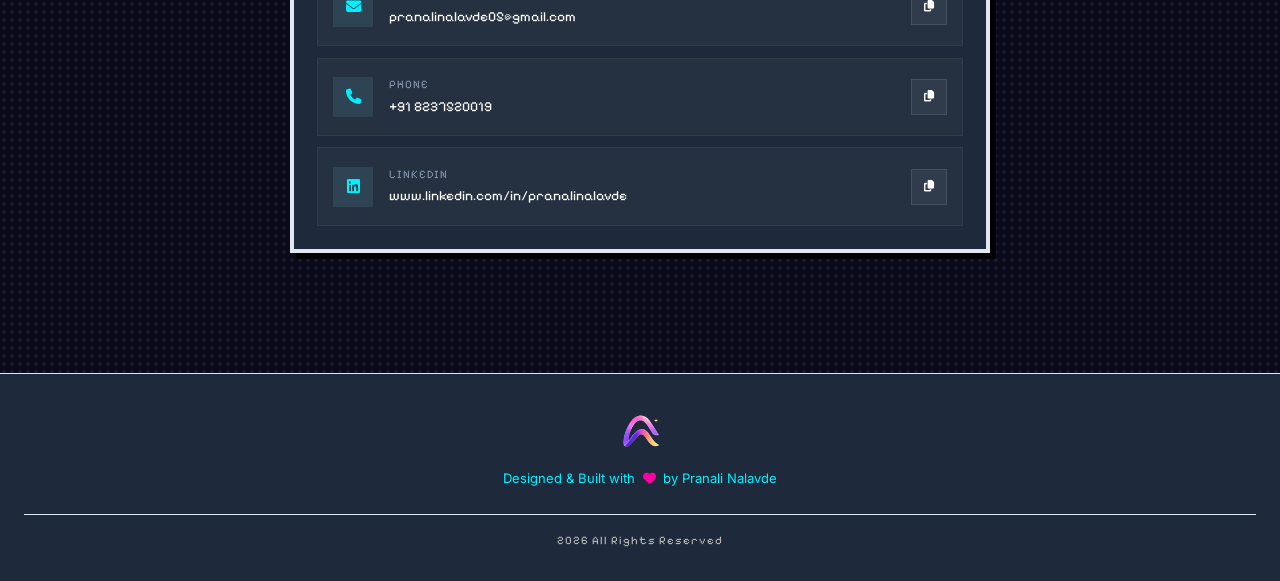
==== commit e1f55161: "Update portfolio" ====
--- a/index.html
+++ b/index.html
@@ -16,9 +16,9 @@
     />
     <link href="https://unpkg.com/aos@2.3.1/dist/aos.css" rel="stylesheet" />
     <link rel="icon" href="ALIRA2.png" />
-    <link rel="stylesheet" href="style.css" />
-    <link rel="stylesheet" href="style_hero_fallback.css" />
-    <link rel="stylesheet" href="responsive.css" />
+    <link rel="stylesheet" href="style.css?v=55f1ef8" />
+    <link rel="stylesheet" href="style_hero_fallback.css?v=55f1ef8" />
+    <link rel="stylesheet" href="responsive.css?v=55f1ef8" />
     <style>
       /* Refine button sizes to be even smaller and reduce width */
       .btn,
@@ -1102,8 +1102,8 @@
     <!-- AOS Animation Library -->
     <script src="https://unpkg.com/aos@2.3.1/dist/aos.js"></script>
     <!-- Custom JavaScript -->
-    <script src="script.js?v=18ea292"></script>
-    <script src="hero_fallback.js?v=18ea292"></script>
+    <script src="script.js?v=55f1ef8"></script>
+    <script src="hero_fallback.js?v=55f1ef8"></script>
 
     <!-- Custom Pixel Ghost Cursor -->
     <div id="custom-cursor" class="custom-cursor">
--- a/style.css
+++ b/style.css
@@ -665,9 +665,10 @@
     pointer-events: none;
     z-index: 10000;
     transform: translate(-50%, -50%);
-    opacity: 1;
+    opacity: 1 !important;
+    visibility: visible !important;
     /* Soft lavender/cyan pastel glow for futuristic theme */
-    filter: drop-shadow(0 0 8px rgba(179, 136, 255, 0.5)) drop-shadow(0 0 12px rgba(124, 240, 255, 0.3));
+    filter: drop-shadow(0 0 12px rgba(179, 136, 255, 0.8)) drop-shadow(0 0 18px rgba(124, 240, 255, 0.6));
 }
 
 
@@ -678,7 +679,7 @@
     transform: translateX(-50%);
     width: 22px;
     height: 26px;
-    background: #ffffff;
+    background: rgba(255, 255, 255, 0.98);
     border-radius: 11px 11px 6px 6px;
     /* Pixel-perfect edges using box-shadow for retro 8-bit feel */
     box-shadow: 
@@ -828,12 +829,14 @@
     transform: translate(-50%, -50%);
     animation: ghostPopFade 0.7s cubic-bezier(0.2, 0, 0.2, 1) forwards;
     /* Stronger glow to ensure visibility on dark background */
-    filter: drop-shadow(0 0 10px rgba(124, 240, 255, 0.6));
+    filter: drop-shadow(0 0 12px rgba(124, 240, 255, 0.8));
+    opacity: 1 !important;
 }
 
 .ghost-print .ghost-body {
     animation: none !important; /* Disable default floating for prints */
-    background: rgba(255, 255, 255, 0.6) !important; /* Slightly more transparent body */
+    background: rgba(255, 255, 255, 0.98) !important; /* Ensure the impact ghost remains bright */
+    opacity: 1 !important;
 }
 
 @keyframes ghostPopFade {
@@ -843,13 +846,13 @@
     }
     30% {
         transform: translate(-50%, -50%) scale(1.15); /* Pop */
-        opacity: 0.6;
-        filter: drop-shadow(0 0 20px rgba(124, 240, 255, 0.9)); /* Brightest point of pulse */
+        opacity: 1;
+        filter: drop-shadow(0 0 22px rgba(124, 240, 255, 0.95)); /* Brightest point of pulse */
     }
     60% {
         transform: translate(-50%, -50%) scale(1);
-        opacity: 0.5;
-        filter: drop-shadow(0 0 10px rgba(124, 240, 255, 0.4)); /* Softening pulse */
+        opacity: 1;
+        filter: drop-shadow(0 0 12px rgba(124, 240, 255, 0.8)); /* Softening pulse */
     }
     100% {
         transform: translate(-50%, -50%) scale(1);
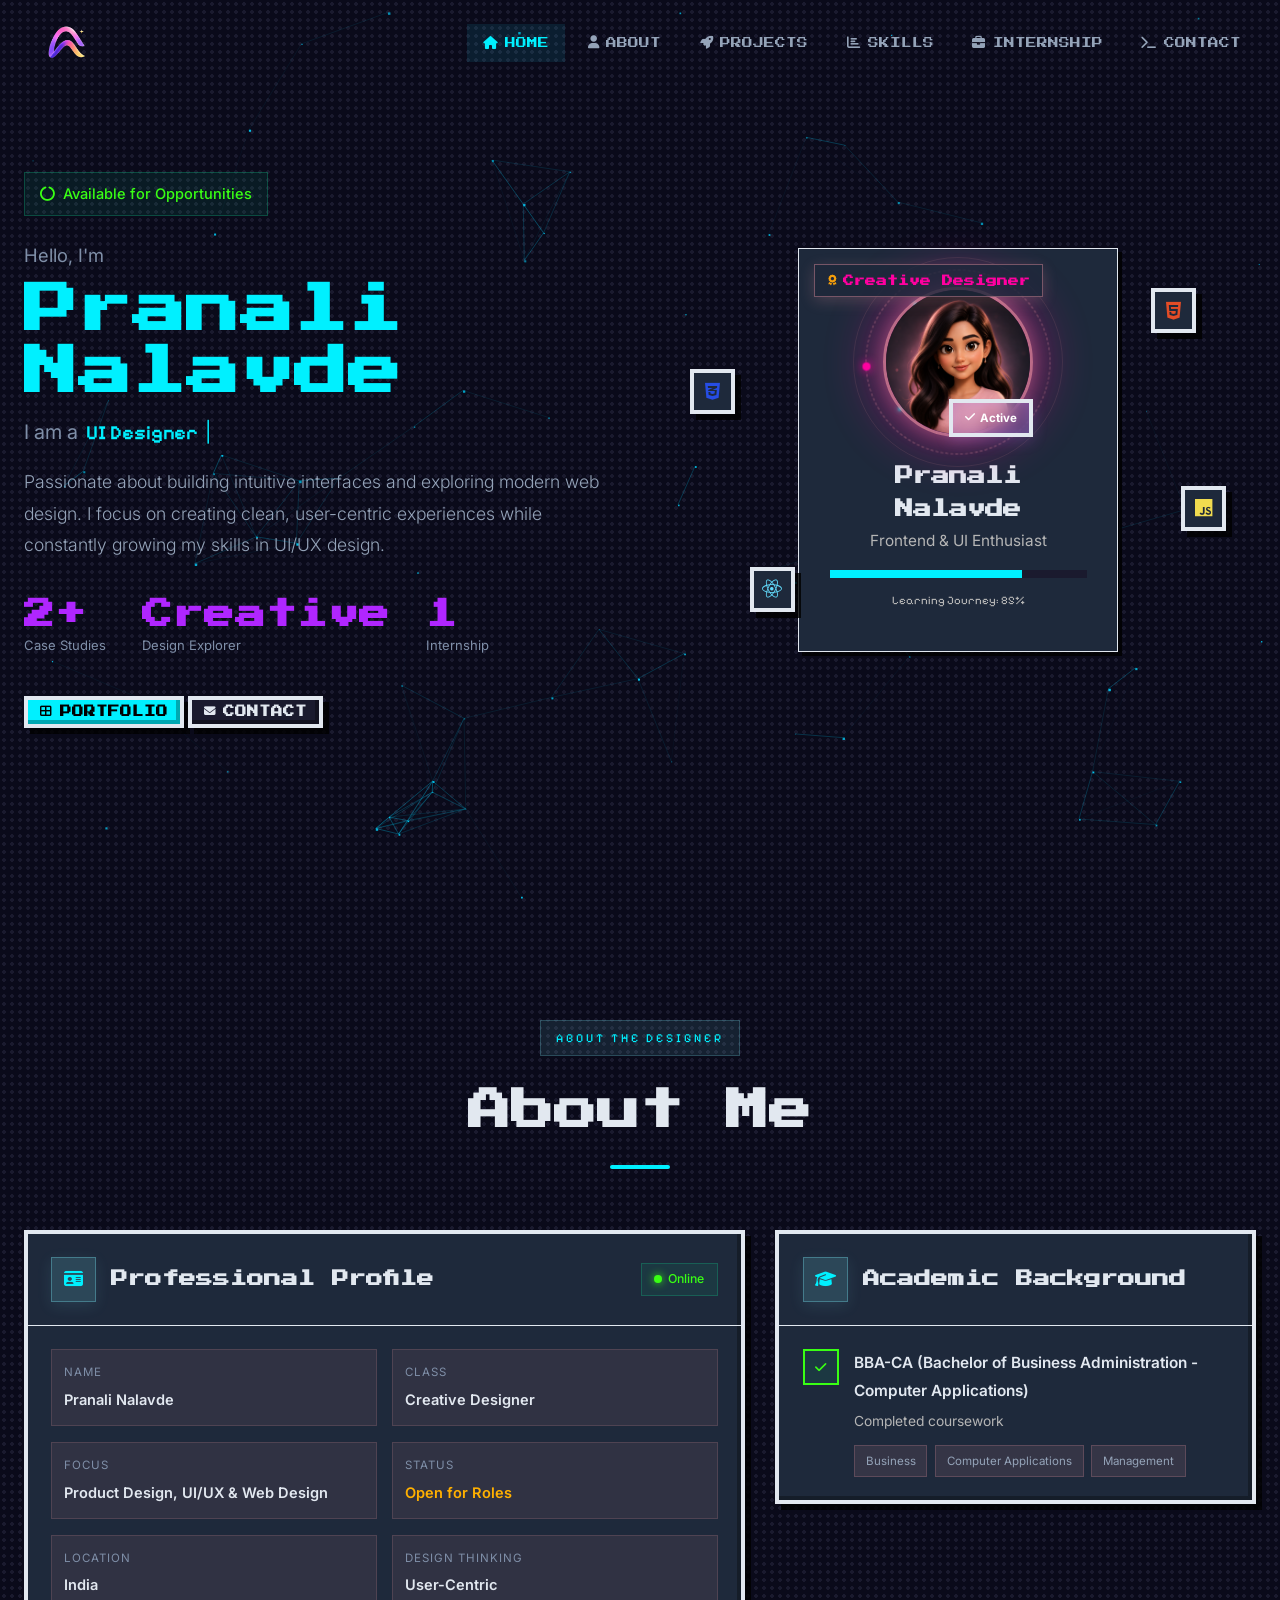
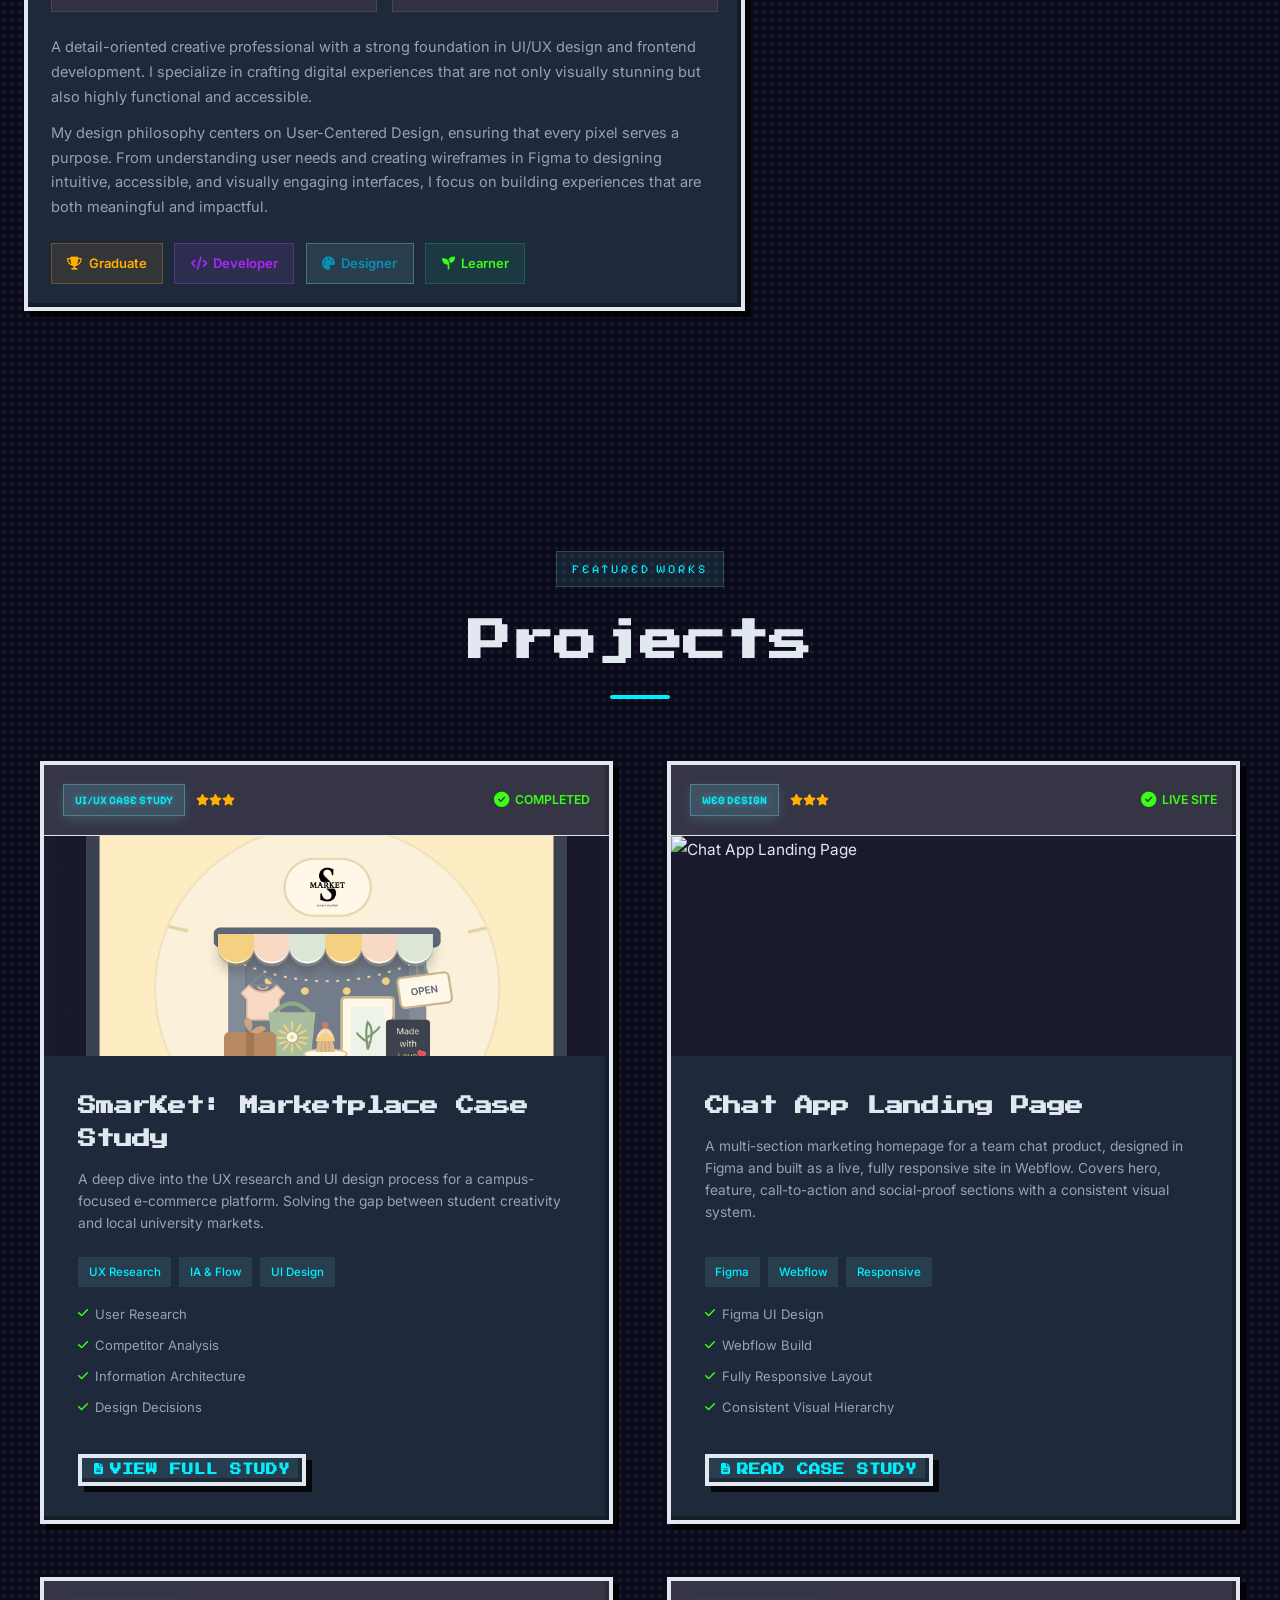
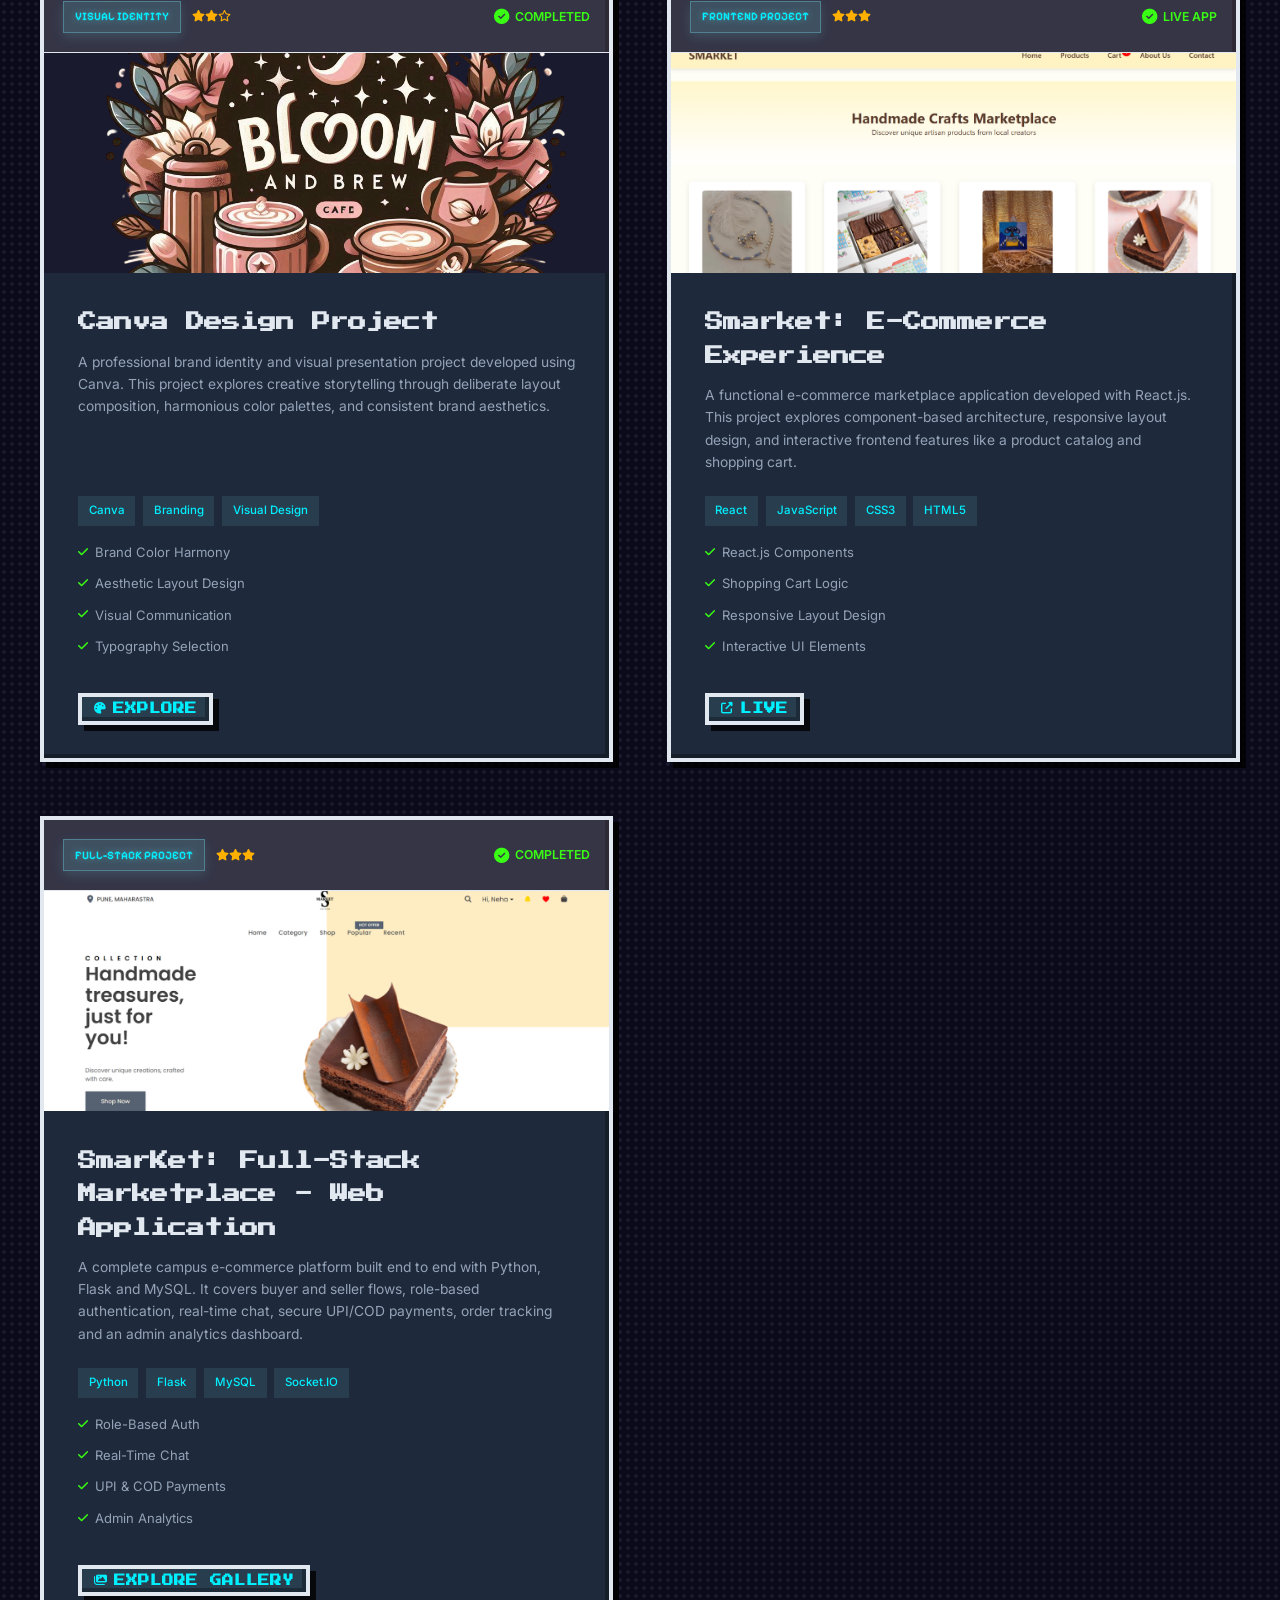
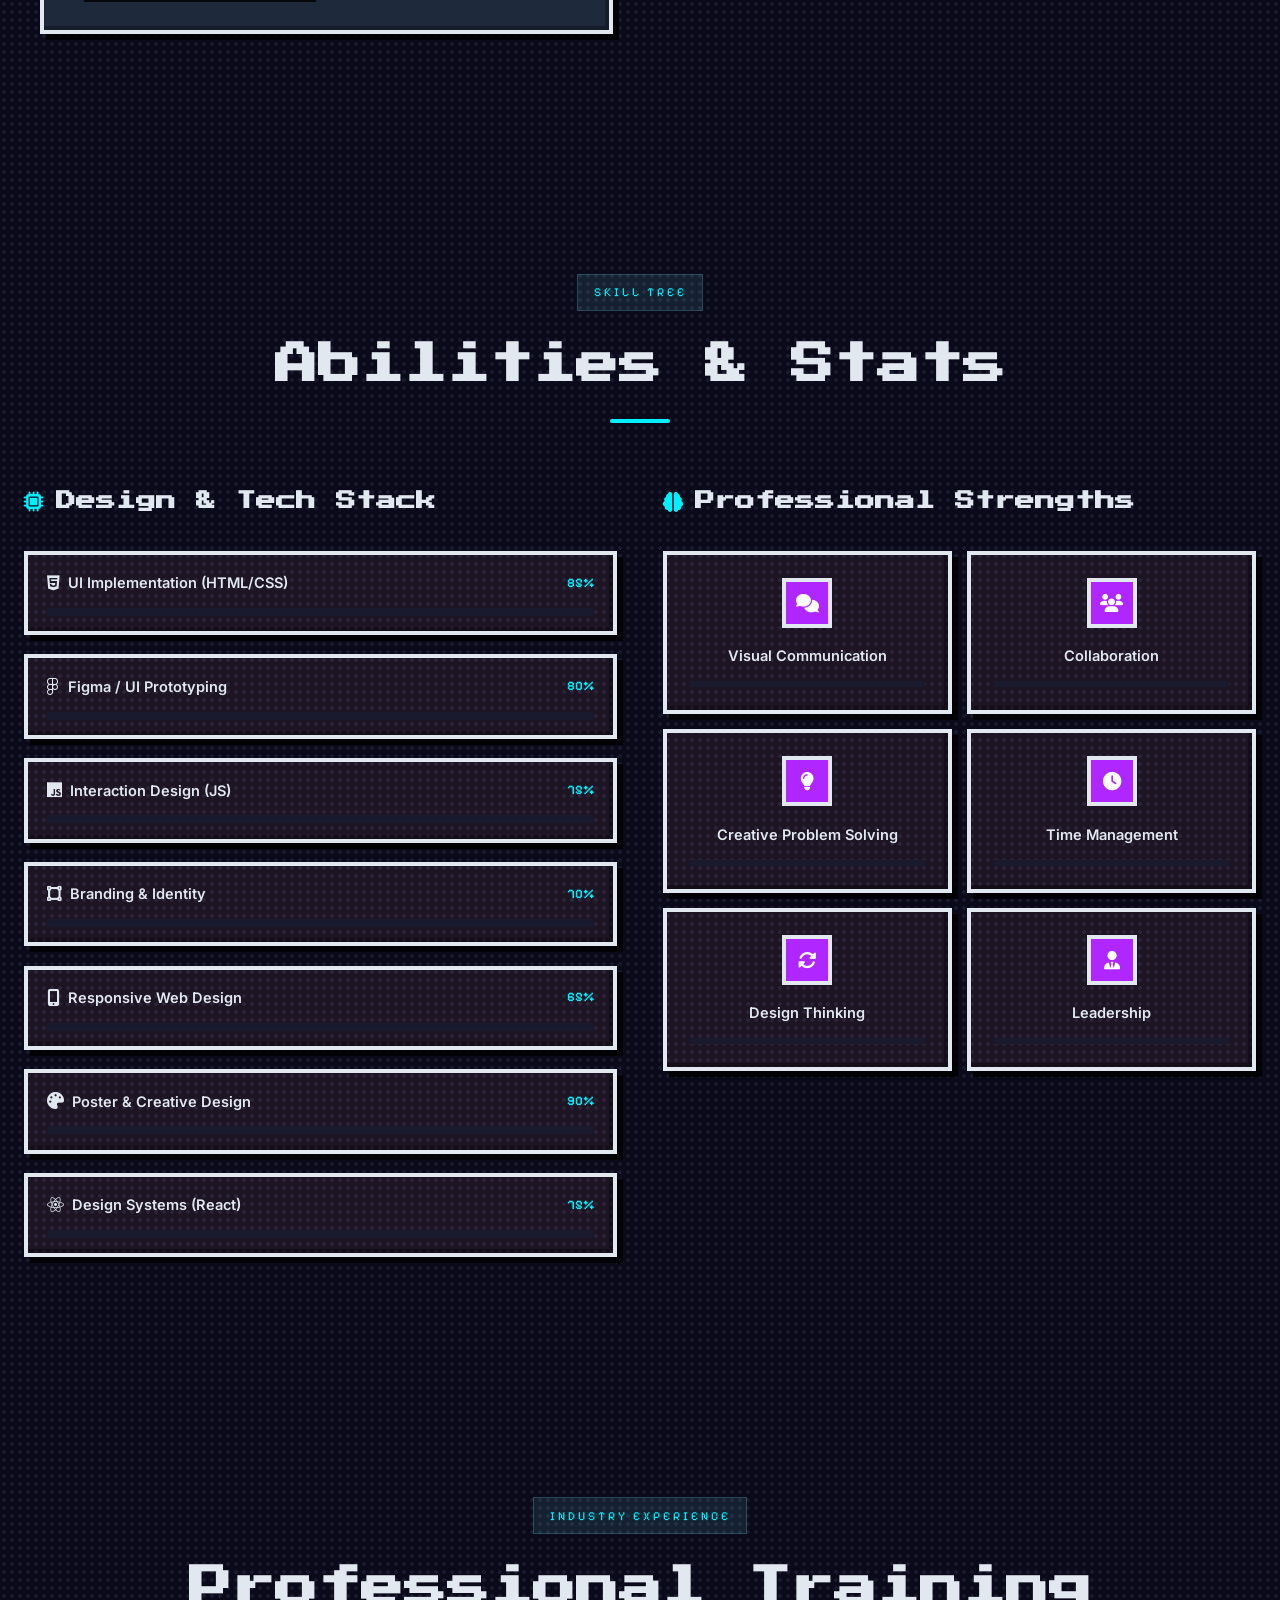
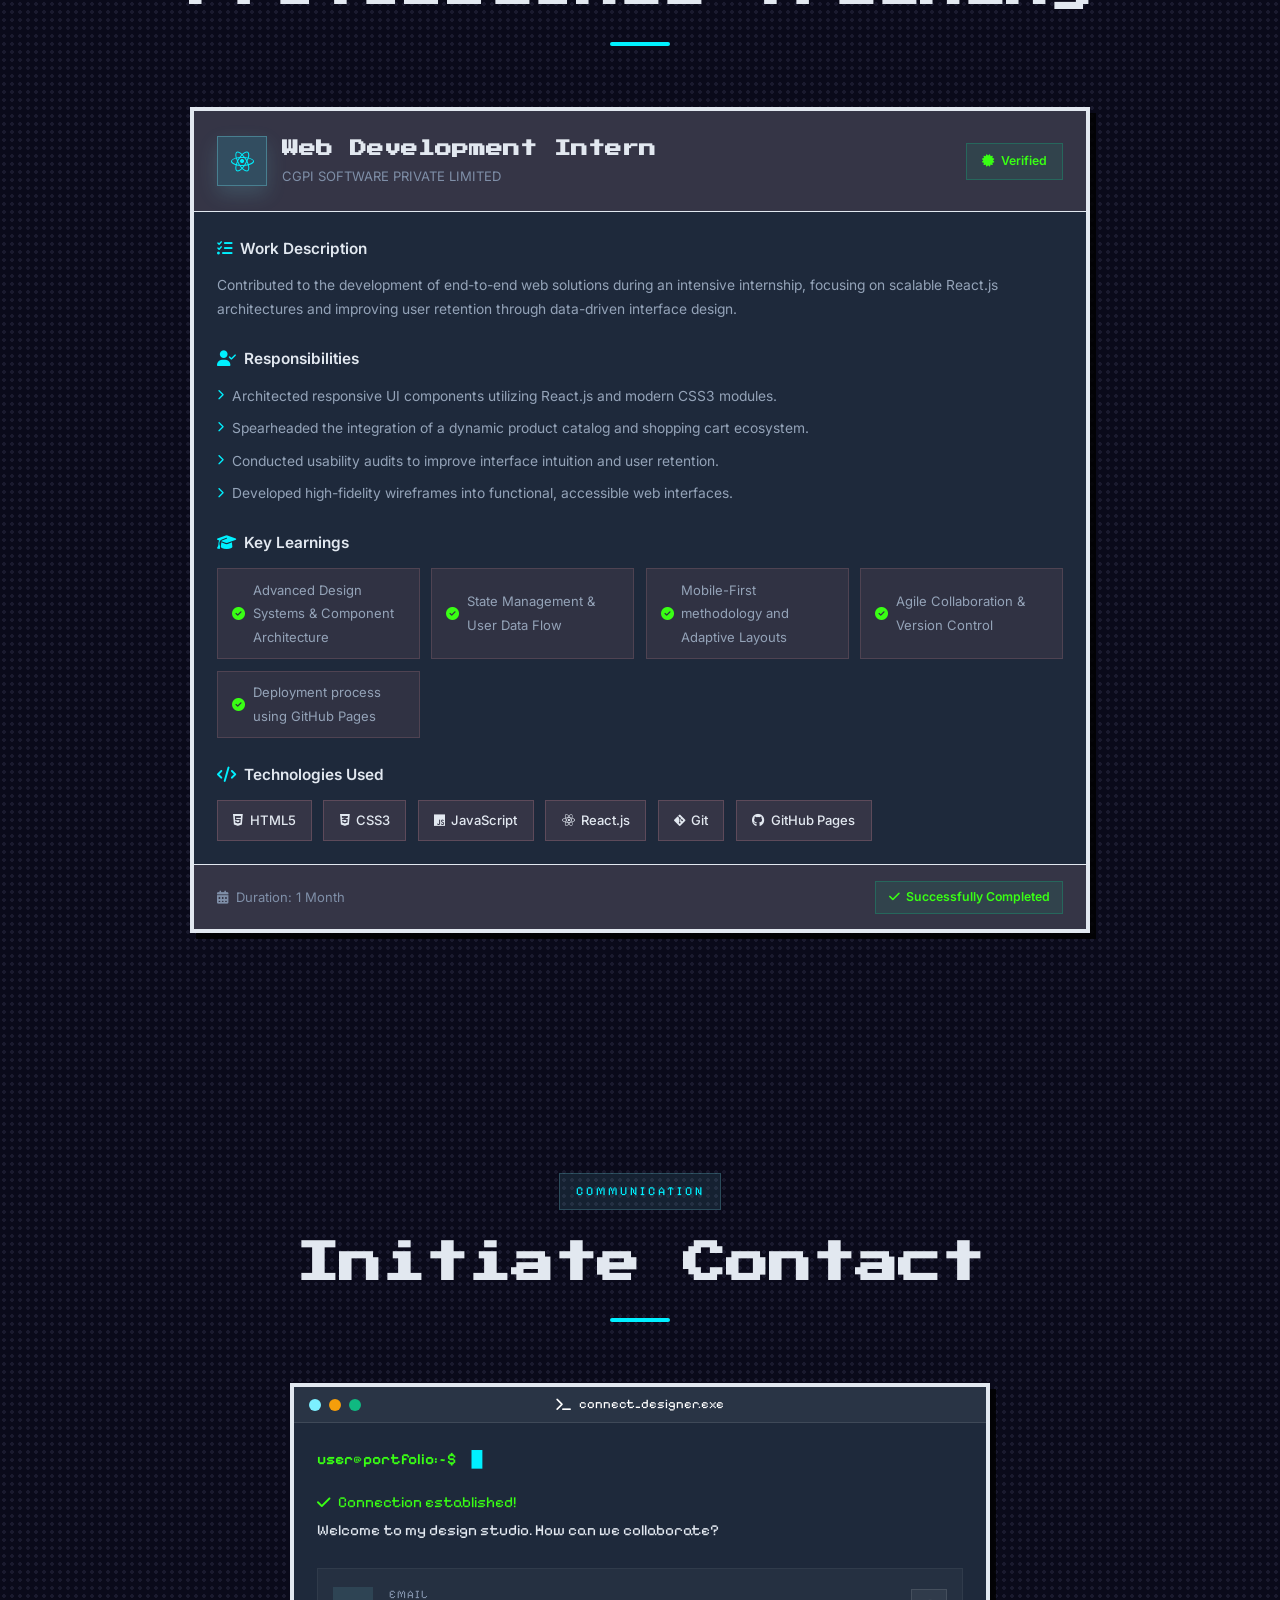
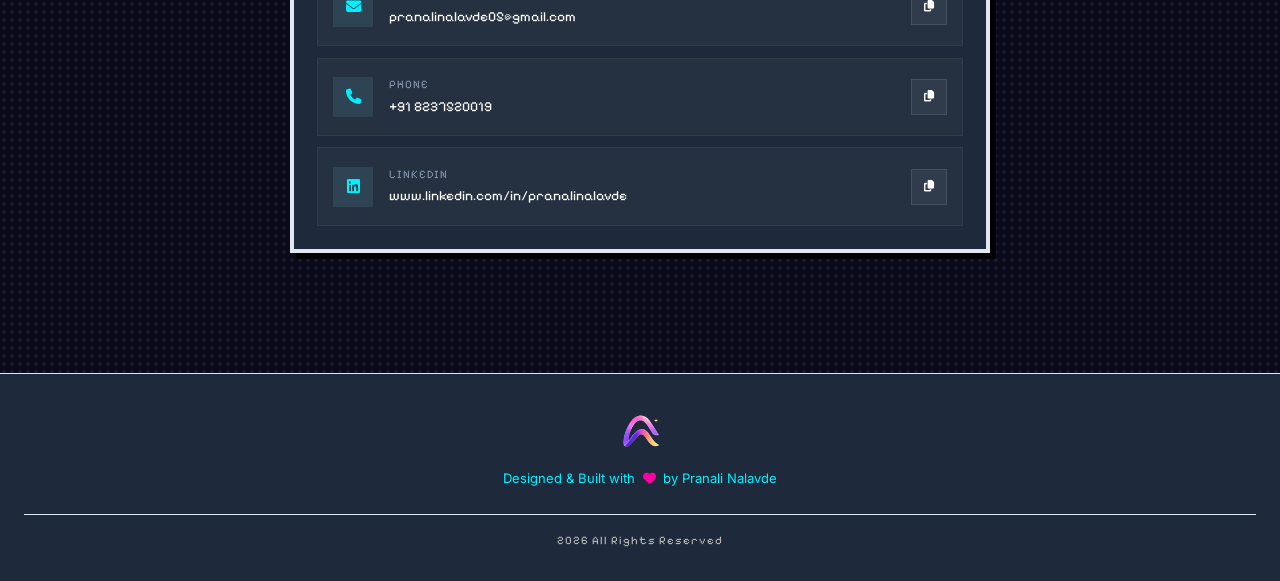
==== commit 1f93b843: "Fix custom ghost cursor" ====
--- a/index.html
+++ b/index.html
@@ -16,9 +16,9 @@
     />
     <link href="https://unpkg.com/aos@2.3.1/dist/aos.css" rel="stylesheet" />
     <link rel="icon" href="ALIRA2.png" />
-    <link rel="stylesheet" href="style.css?v=55f1ef8" />
-    <link rel="stylesheet" href="style_hero_fallback.css?v=55f1ef8" />
-    <link rel="stylesheet" href="responsive.css?v=55f1ef8" />
+    <link rel="stylesheet" href="style.css" />
+    <link rel="stylesheet" href="style_hero_fallback.css" />
+    <link rel="stylesheet" href="responsive.css" />
     <style>
       /* Refine button sizes to be even smaller and reduce width */
       .btn,
@@ -33,6 +33,27 @@
     </style>
   </head>
   <body>
+
+<!-- Custom Pixel Ghost Cursor -->
+<div id="custom-cursor" class="custom-cursor" aria-hidden="true">
+  <div class="ghost-body"></div>
+
+  <div class="ghost-eyes">
+    <div class="ghost-eye left"></div>
+    <div class="ghost-eye right"></div>
+  </div>
+
+  <div class="ghost-mouth"></div>
+
+  <div class="ghost-cheeks">
+    <div class="ghost-cheek left"></div>
+    <div class="ghost-cheek right"></div>
+  </div>
+
+  <div class="ghost-tail"></div>
+</div>
+
+
     <!-- Loading Screen -->
     <div id="loading-screen" class="loading-screen">
       <div class="loading-container">
@@ -1102,10 +1123,10 @@
     <!-- AOS Animation Library -->
     <script src="https://unpkg.com/aos@2.3.1/dist/aos.js"></script>
     <!-- Custom JavaScript -->
-    <script src="script.js?v=55f1ef8"></script>
-    <script src="hero_fallback.js?v=55f1ef8"></script>
-
-    <!-- Custom Pixel Ghost Cursor -->
+    <script src="script.js"></script>
+    <script src="hero_fallback.js"></script>
+
+    <!-- Custom Pixel Ghost Cursor
     <div id="custom-cursor" class="custom-cursor">
       <div class="ghost-body"></div>
       <div class="ghost-eyes">
@@ -1118,6 +1139,6 @@
         <div class="ghost-cheek right"></div>
       </div>
       <div class="ghost-tail"></div>
-    </div>
+    </div> -->
   </body>
 </html>
--- a/style.css
+++ b/style.css
@@ -658,6 +658,17 @@
    ============================================ */
 .custom-cursor {
     position: fixed;
+        top: 0;
+        left: 0;
+        width: 28px;
+        height: 36px;
+        pointer-events: none;
+        z-index: 999999;
+        transform: translate(-50%, -50%);
+        opacity: 0;
+        display: block;
+        filter: drop-shadow(0 0 8px rgba(179, 136, 255, 0.5)) drop-shadow(0 0 12px rgba(124, 240, 255, 0.3));
+    /* position: fixed;
     top: 0;
     left: 0;
     width: 28px;
@@ -668,7 +679,7 @@
     opacity: 1 !important;
     visibility: visible !important;
     /* Soft lavender/cyan pastel glow for futuristic theme */
-    filter: drop-shadow(0 0 12px rgba(179, 136, 255, 0.8)) drop-shadow(0 0 18px rgba(124, 240, 255, 0.6));
+    /* filter: drop-shadow(0 0 12px rgba(179, 136, 255, 0.8)) drop-shadow(0 0 18px rgba(124, 240, 255, 0.6)); */ */
 }
 
 
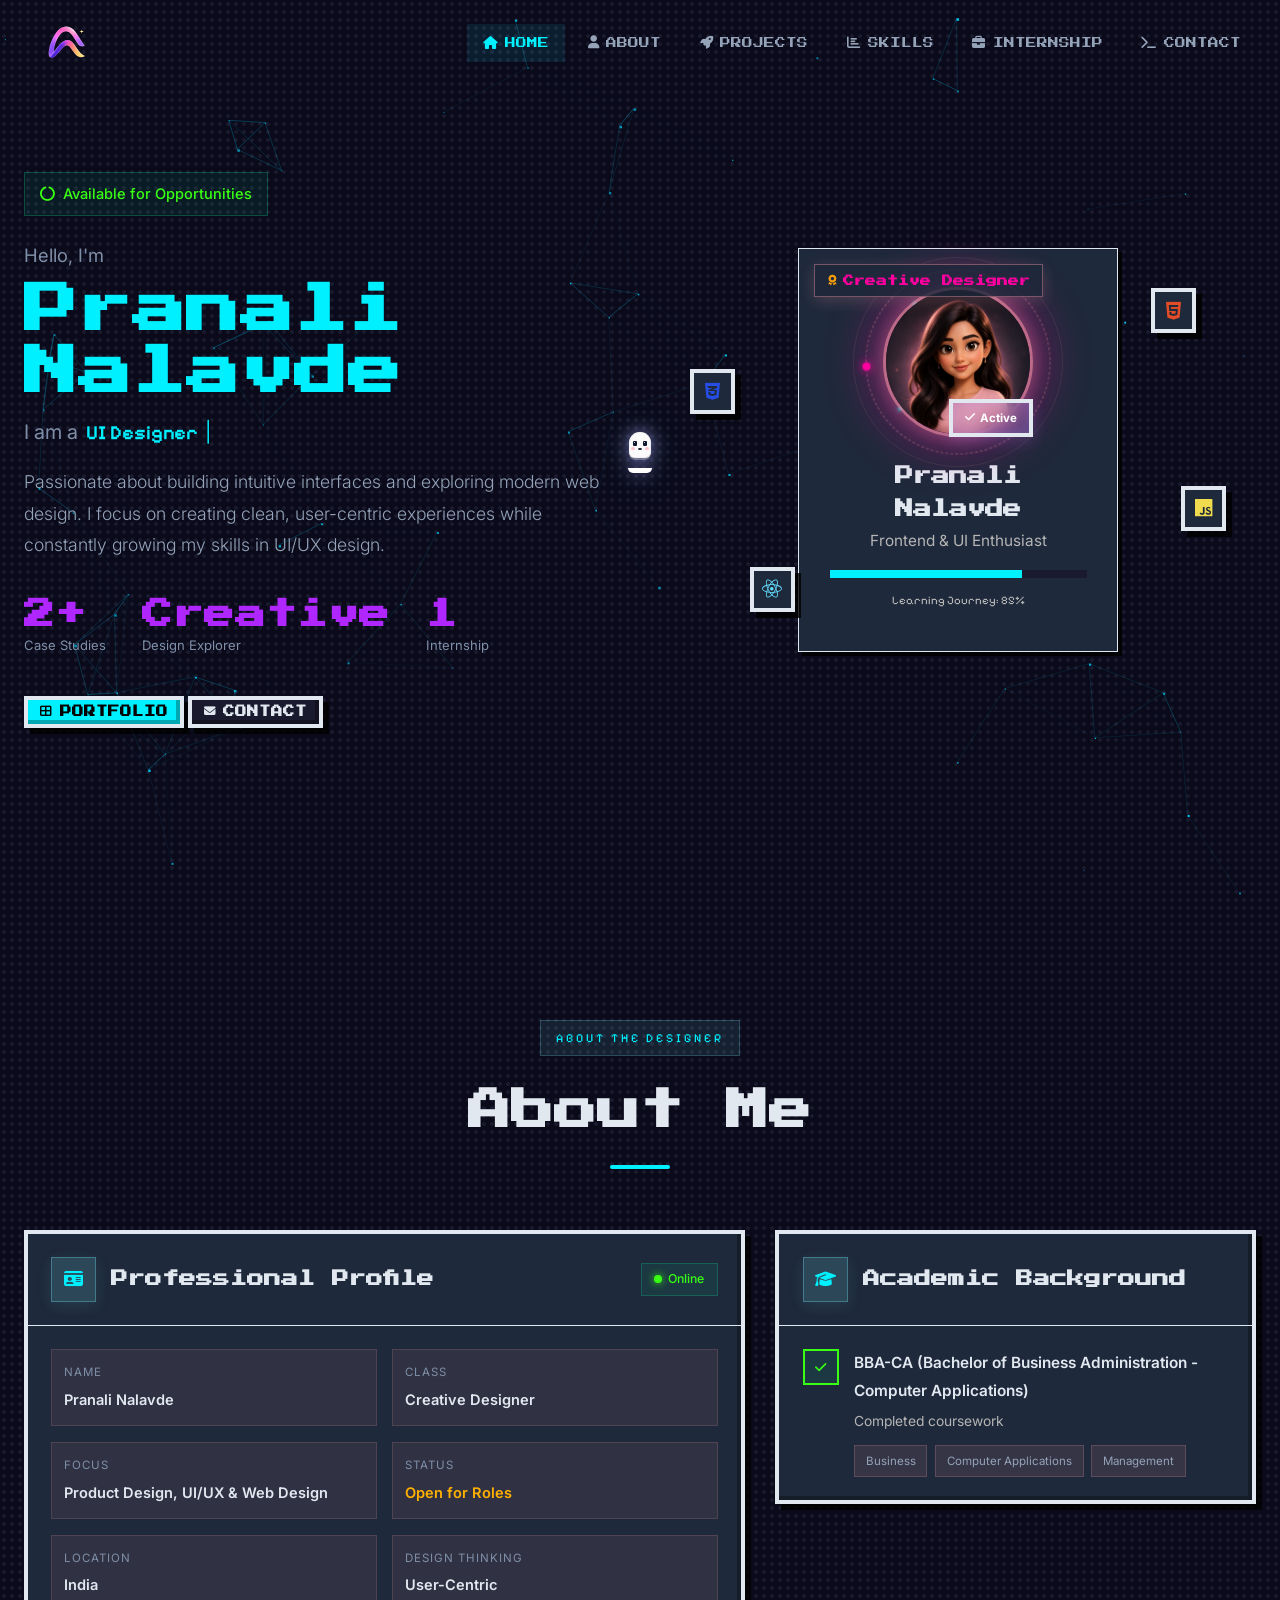
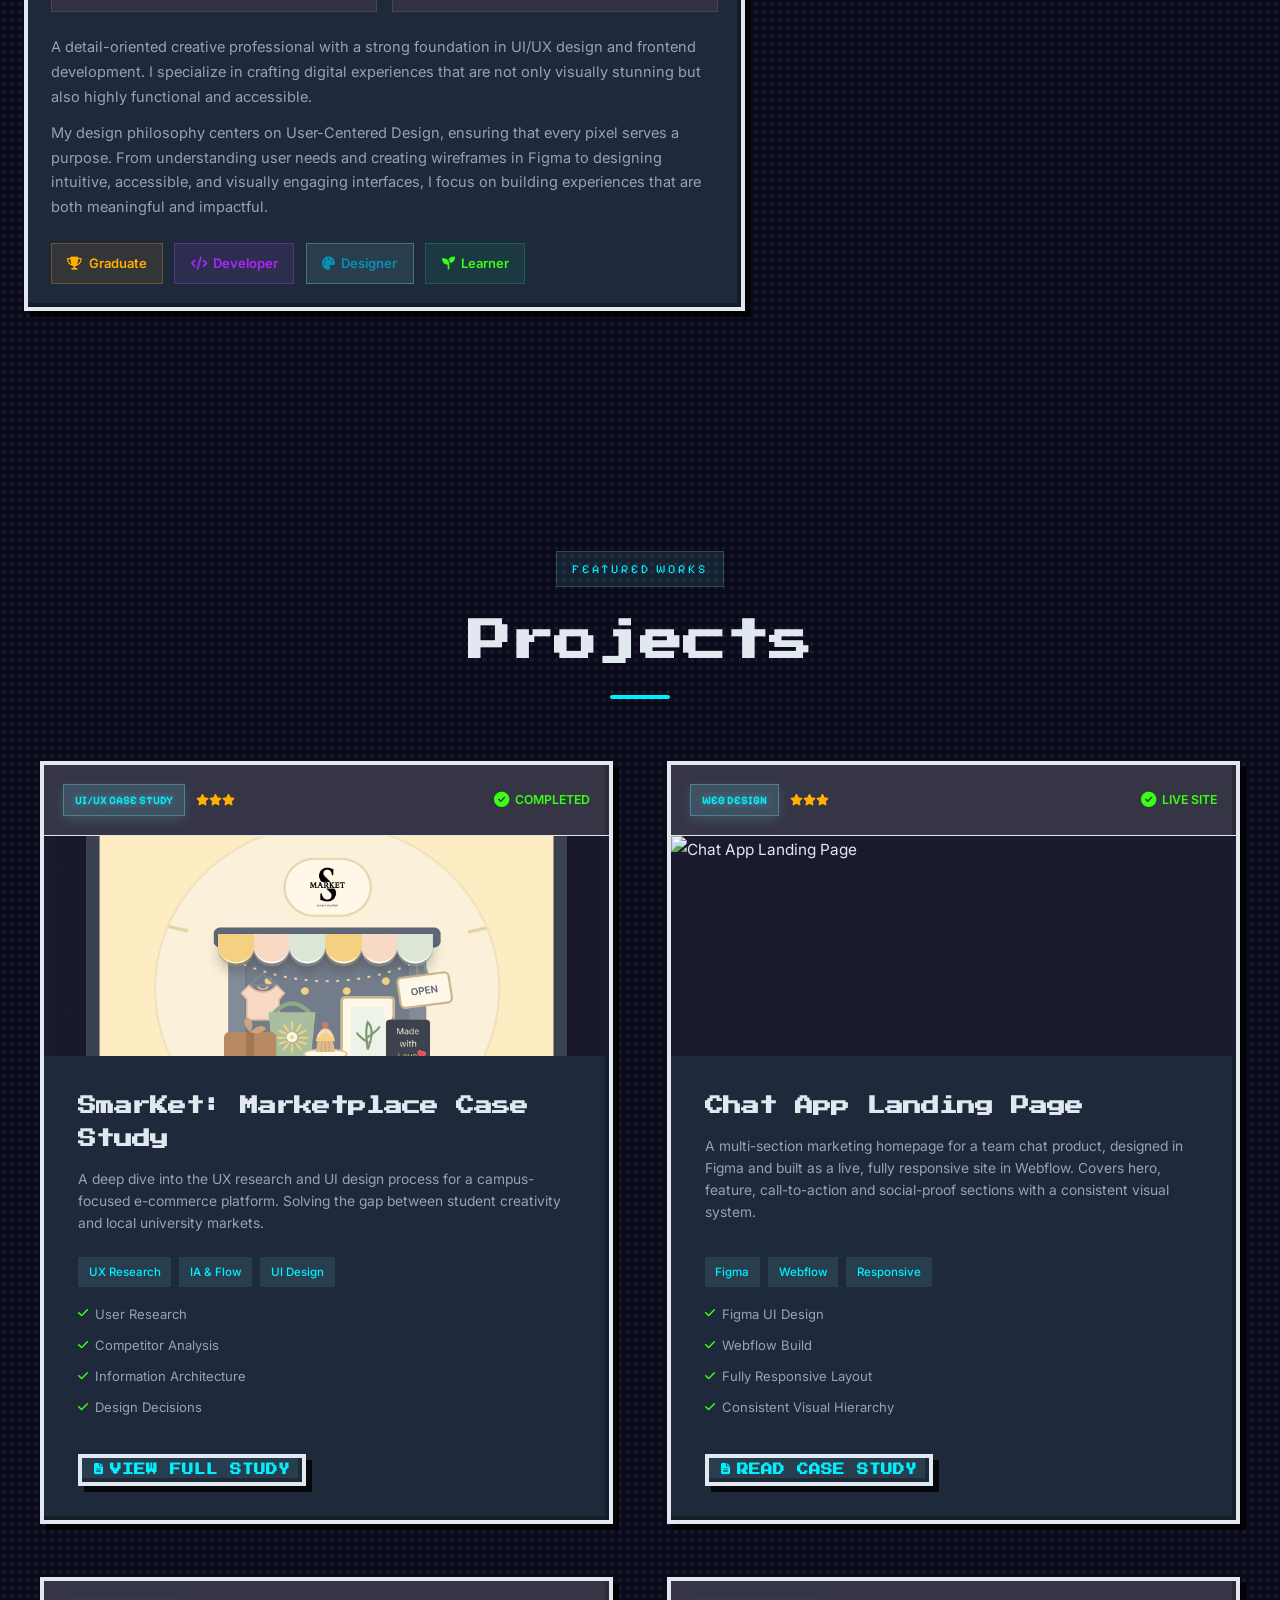
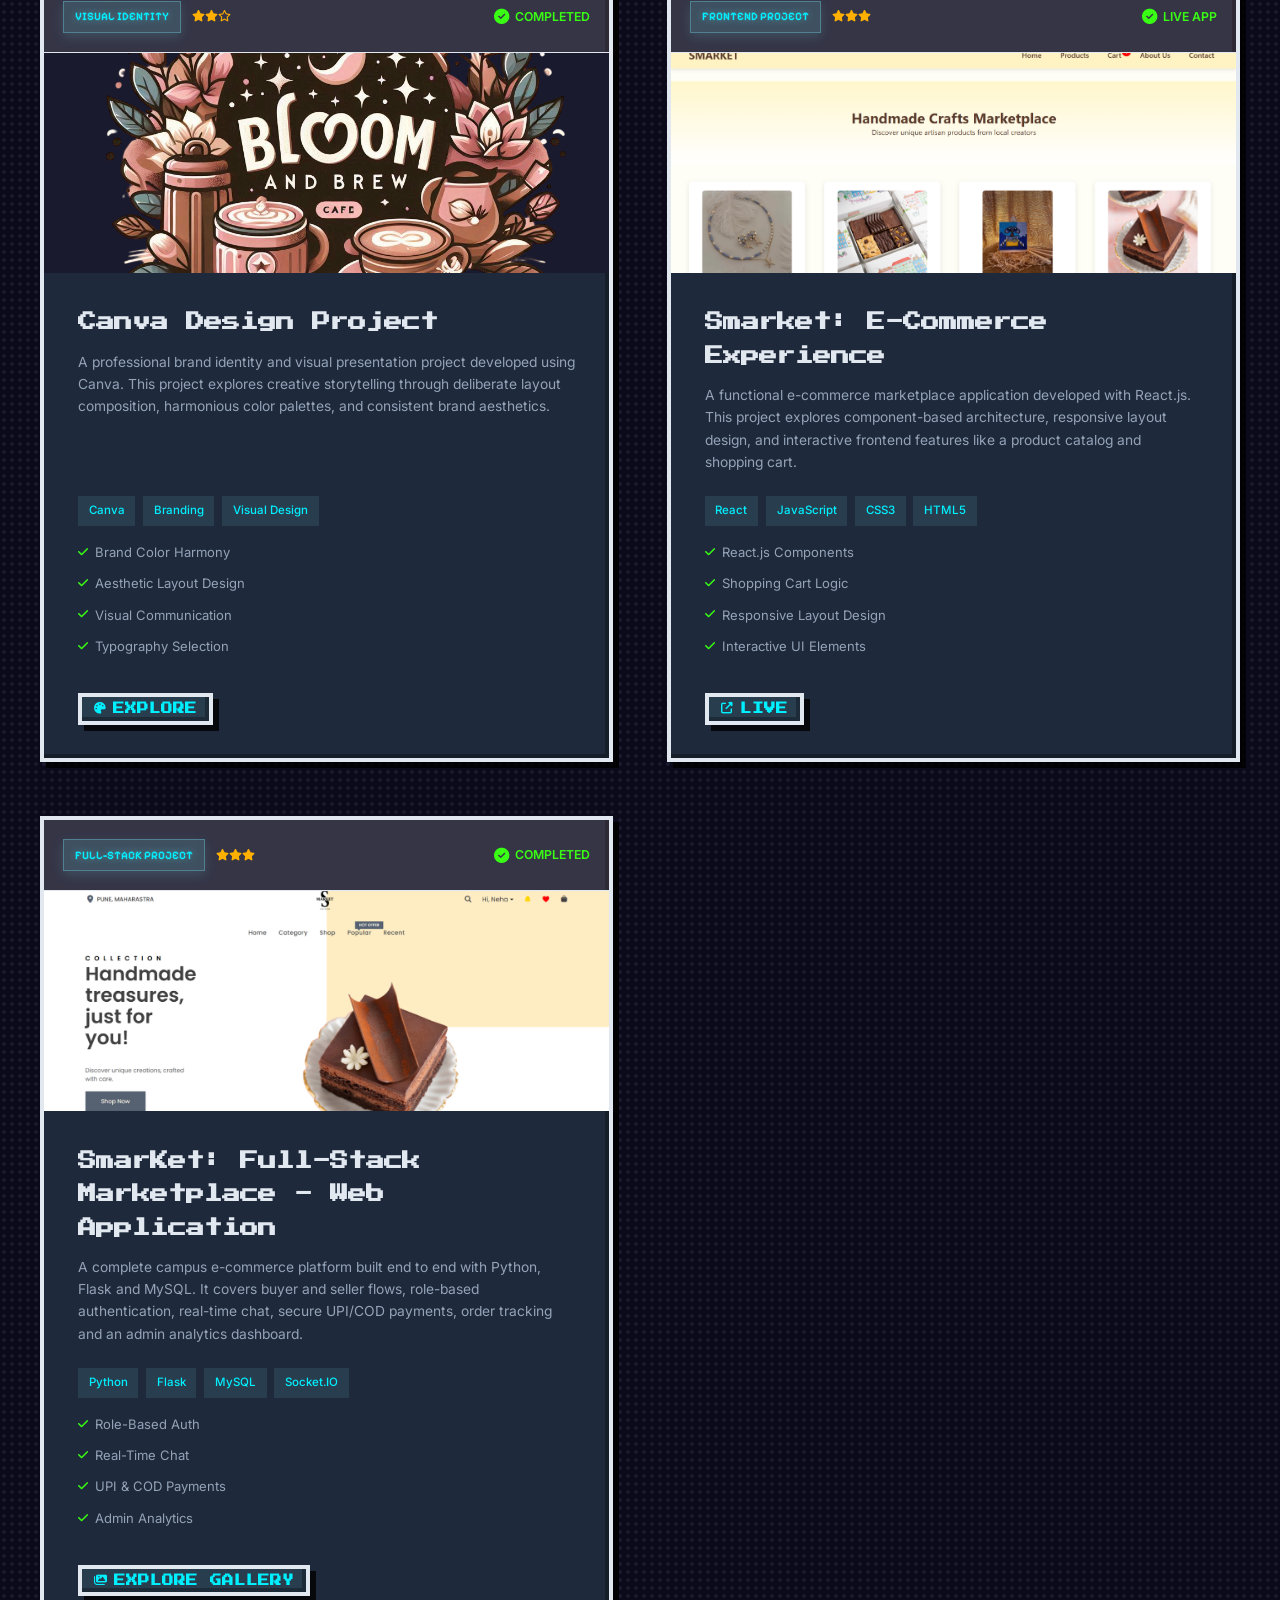
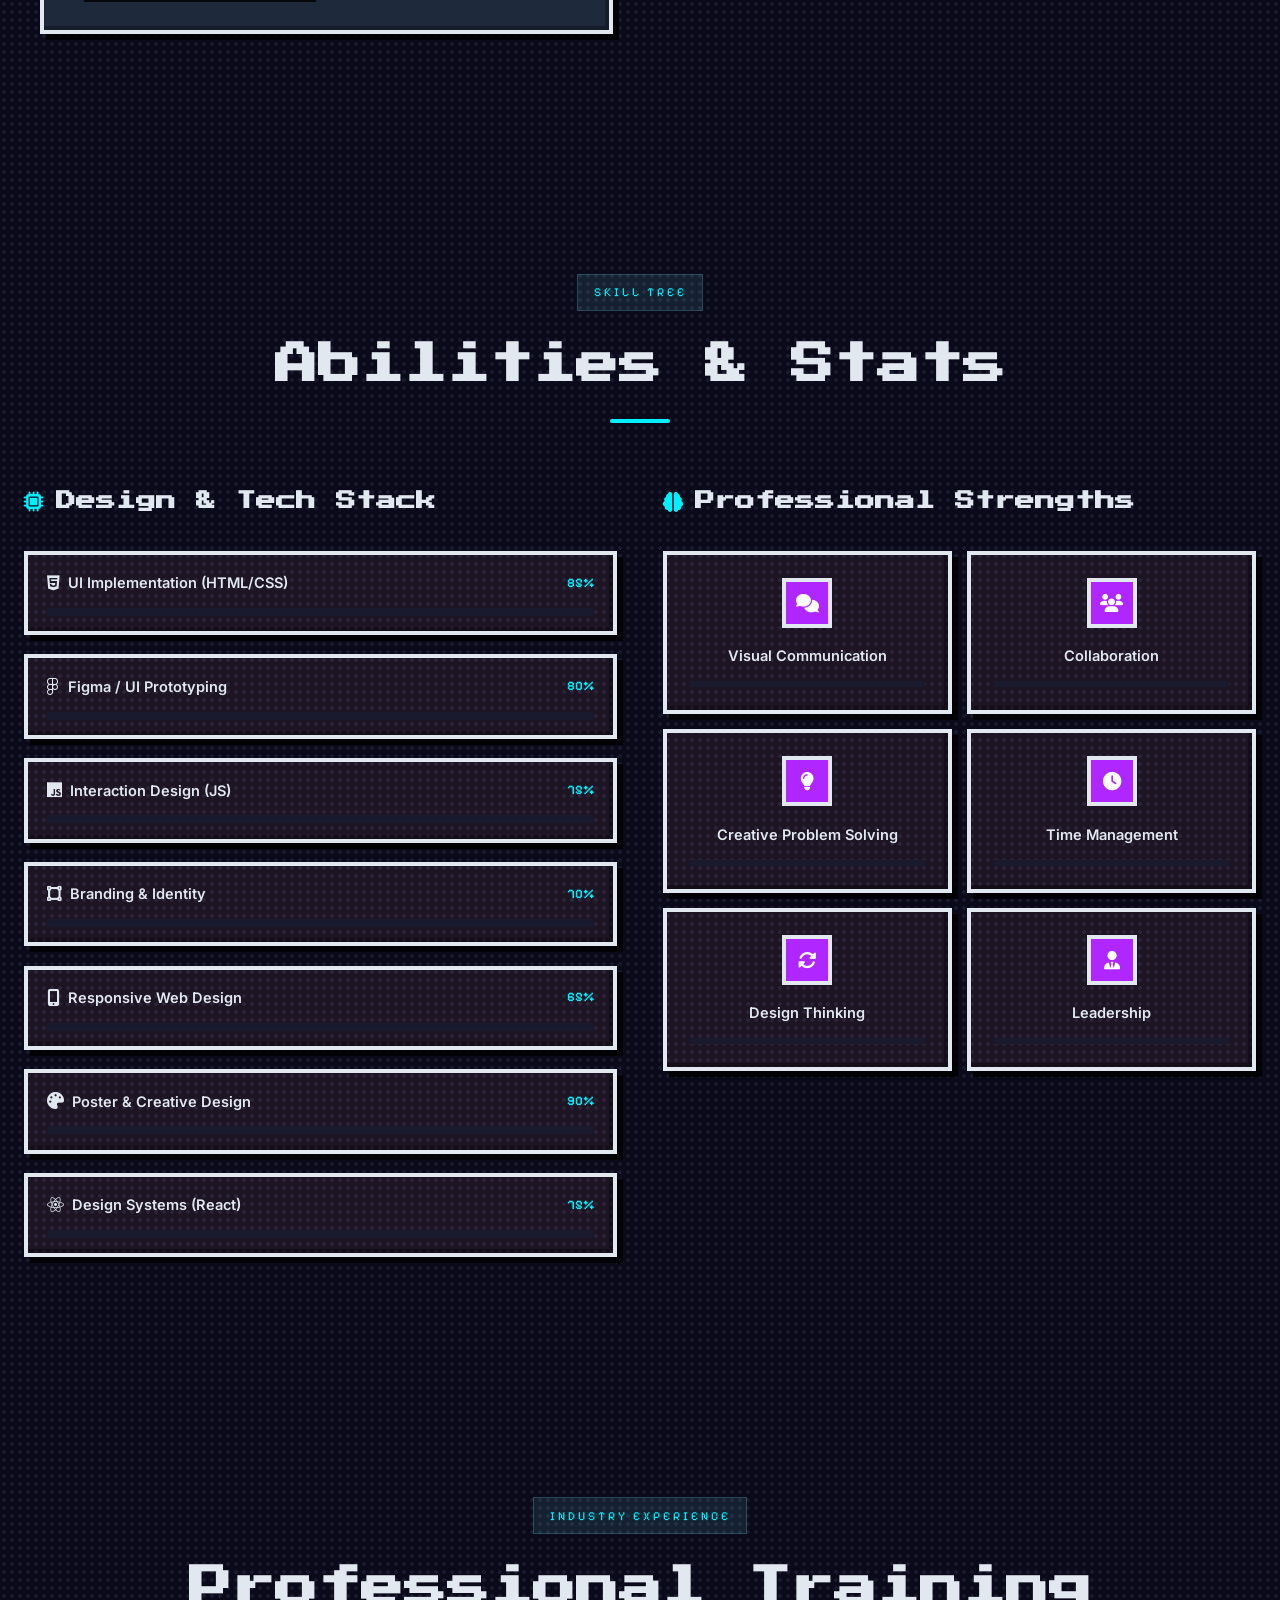
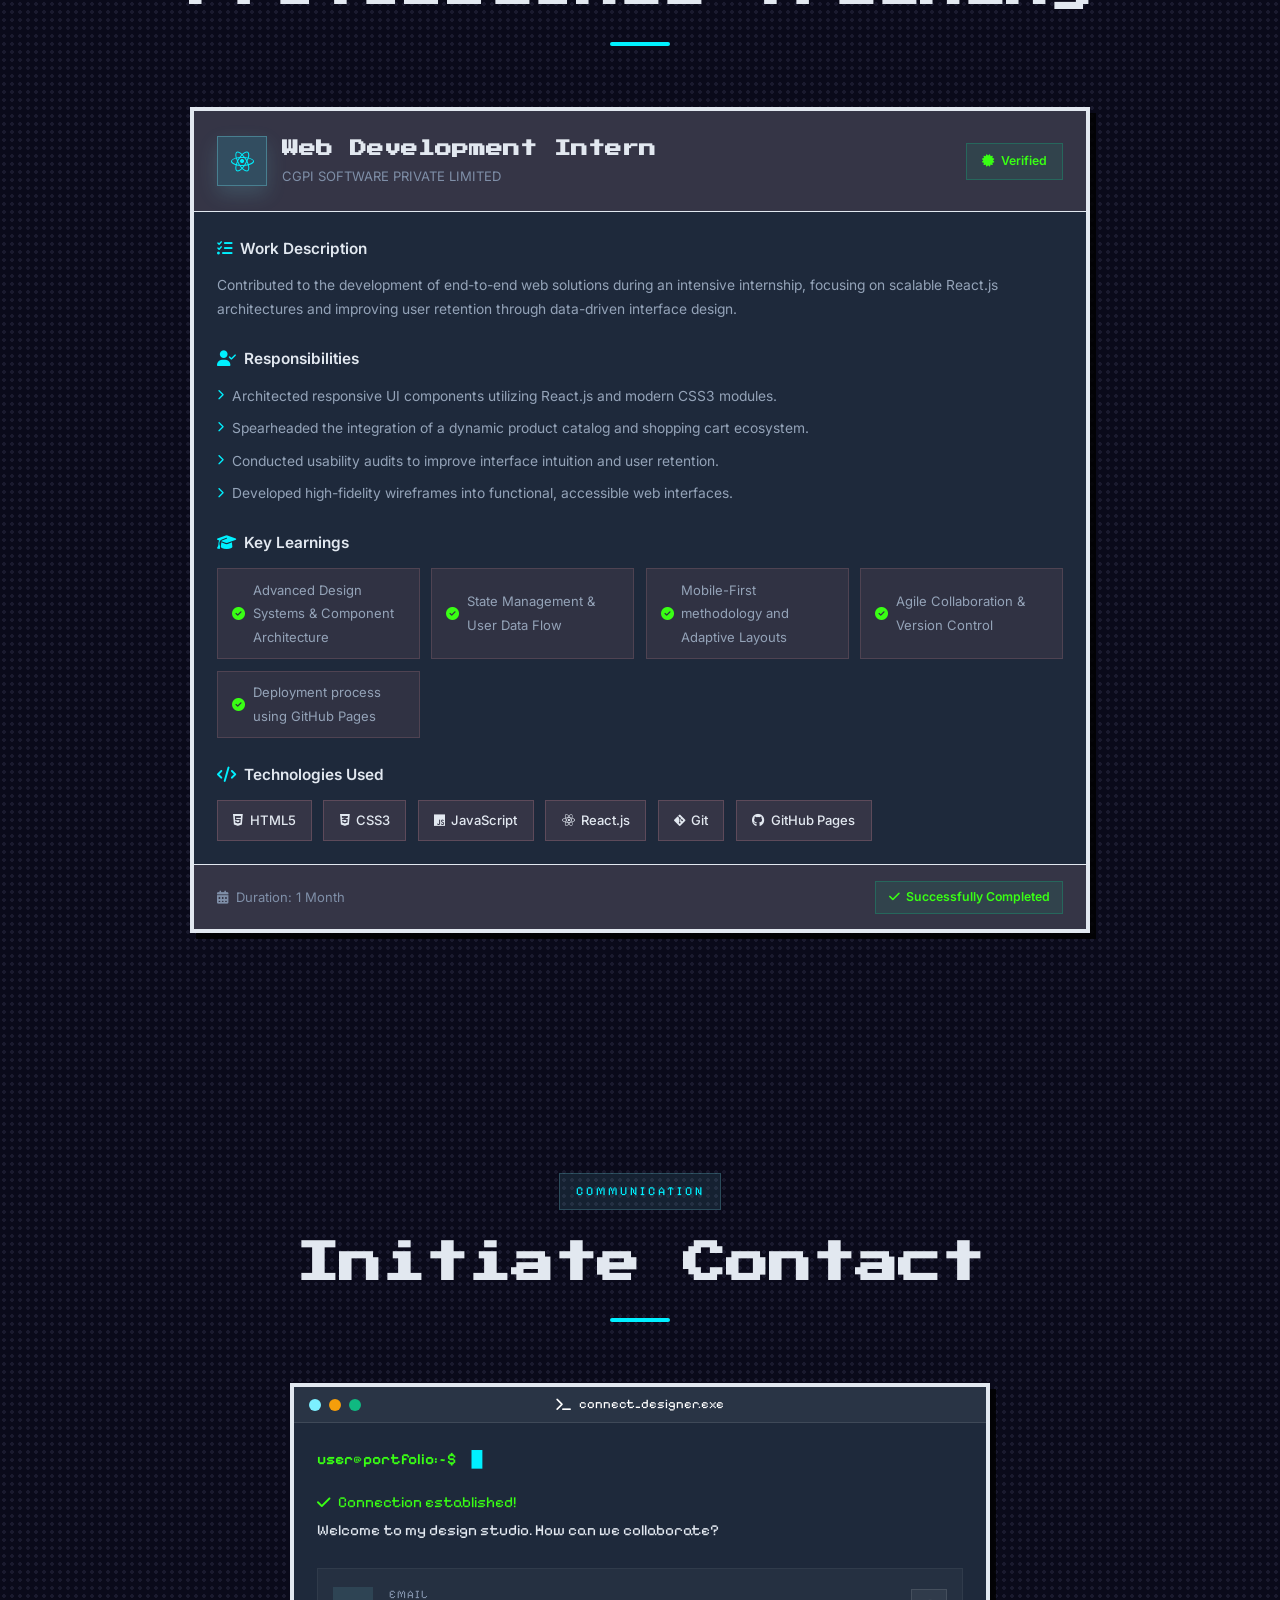
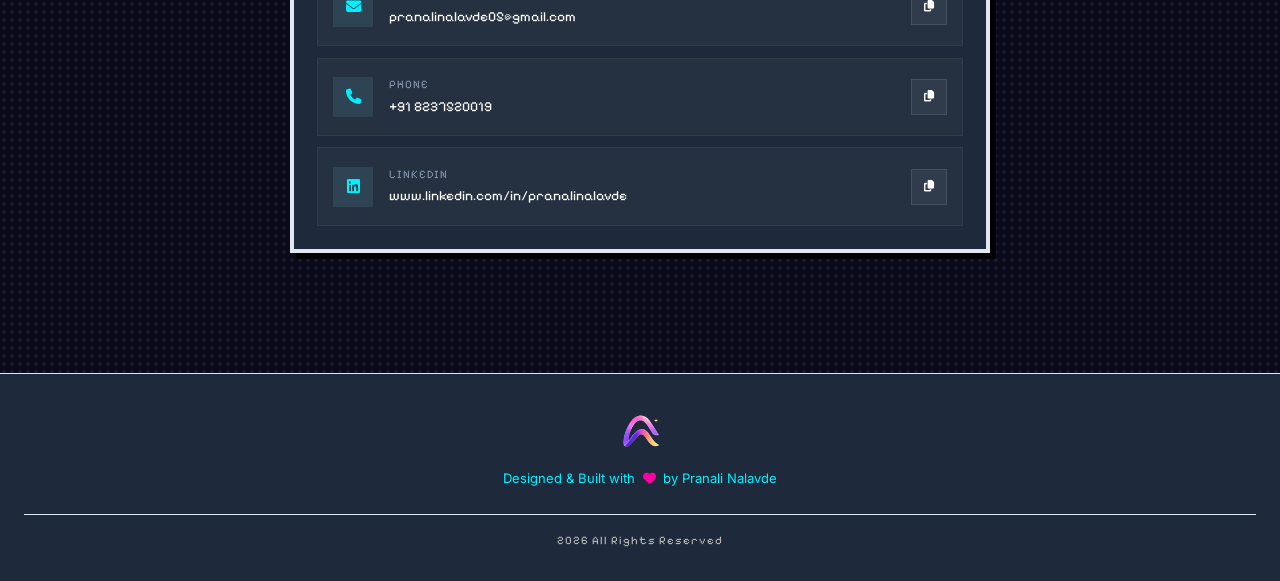
==== commit 9abd50ba: "Fix custom ghost cursor" ====
--- a/index.html
+++ b/index.html
@@ -33,27 +33,6 @@
     </style>
   </head>
   <body>
-
-<!-- Custom Pixel Ghost Cursor -->
-<div id="custom-cursor" class="custom-cursor" aria-hidden="true">
-  <div class="ghost-body"></div>
-
-  <div class="ghost-eyes">
-    <div class="ghost-eye left"></div>
-    <div class="ghost-eye right"></div>
-  </div>
-
-  <div class="ghost-mouth"></div>
-
-  <div class="ghost-cheeks">
-    <div class="ghost-cheek left"></div>
-    <div class="ghost-cheek right"></div>
-  </div>
-
-  <div class="ghost-tail"></div>
-</div>
-
-
     <!-- Loading Screen -->
     <div id="loading-screen" class="loading-screen">
       <div class="loading-container">
@@ -1120,25 +1099,31 @@
       </div>
     </footer>
 
-    <!-- AOS Animation Library -->
-    <script src="https://unpkg.com/aos@2.3.1/dist/aos.js"></script>
+    <!-- Custom Pixel Ghost Cursor -->
+<div id="custom-cursor" class="custom-cursor" aria-hidden="true">
+    <div class="ghost-body"></div>
+
+    <div class="ghost-eyes">
+        <div class="ghost-eye left"></div>
+        <div class="ghost-eye right"></div>
+    </div>
+
+    <div class="ghost-mouth"></div>
+
+    <div class="ghost-cheeks">
+        <div class="ghost-cheek left"></div>
+        <div class="ghost-cheek right"></div>
+    </div>
+
+    <div class="ghost-tail"></div>
+</div>
+
+<script src="https://unpkg.com/aos@2.3.1/dist/aos.js"></script>
+    
     <!-- Custom JavaScript -->
     <script src="script.js"></script>
     <script src="hero_fallback.js"></script>
 
-    <!-- Custom Pixel Ghost Cursor
-    <div id="custom-cursor" class="custom-cursor">
-      <div class="ghost-body"></div>
-      <div class="ghost-eyes">
-        <div class="ghost-eye left"></div>
-        <div class="ghost-eye right"></div>
-      </div>
-      <div class="ghost-mouth"></div>
-      <div class="ghost-cheeks">
-        <div class="ghost-cheek left"></div>
-        <div class="ghost-cheek right"></div>
-      </div>
-      <div class="ghost-tail"></div>
-    </div> -->
+    
   </body>
 </html>
--- a/style.css
+++ b/style.css
@@ -663,23 +663,12 @@
         width: 28px;
         height: 36px;
         pointer-events: none;
-        z-index: 999999;
+        z-index: 2147483647;
         transform: translate(-50%, -50%);
-        opacity: 0;
+        opacity: 1;
+        visibility: visible;
         display: block;
         filter: drop-shadow(0 0 8px rgba(179, 136, 255, 0.5)) drop-shadow(0 0 12px rgba(124, 240, 255, 0.3));
-    /* position: fixed;
-    top: 0;
-    left: 0;
-    width: 28px;
-    height: 36px;
-    pointer-events: none;
-    z-index: 10000;
-    transform: translate(-50%, -50%);
-    opacity: 1 !important;
-    visibility: visible !important;
-    /* Soft lavender/cyan pastel glow for futuristic theme */
-    /* filter: drop-shadow(0 0 12px rgba(179, 136, 255, 0.8)) drop-shadow(0 0 18px rgba(124, 240, 255, 0.6)); */ */
 }
 
 
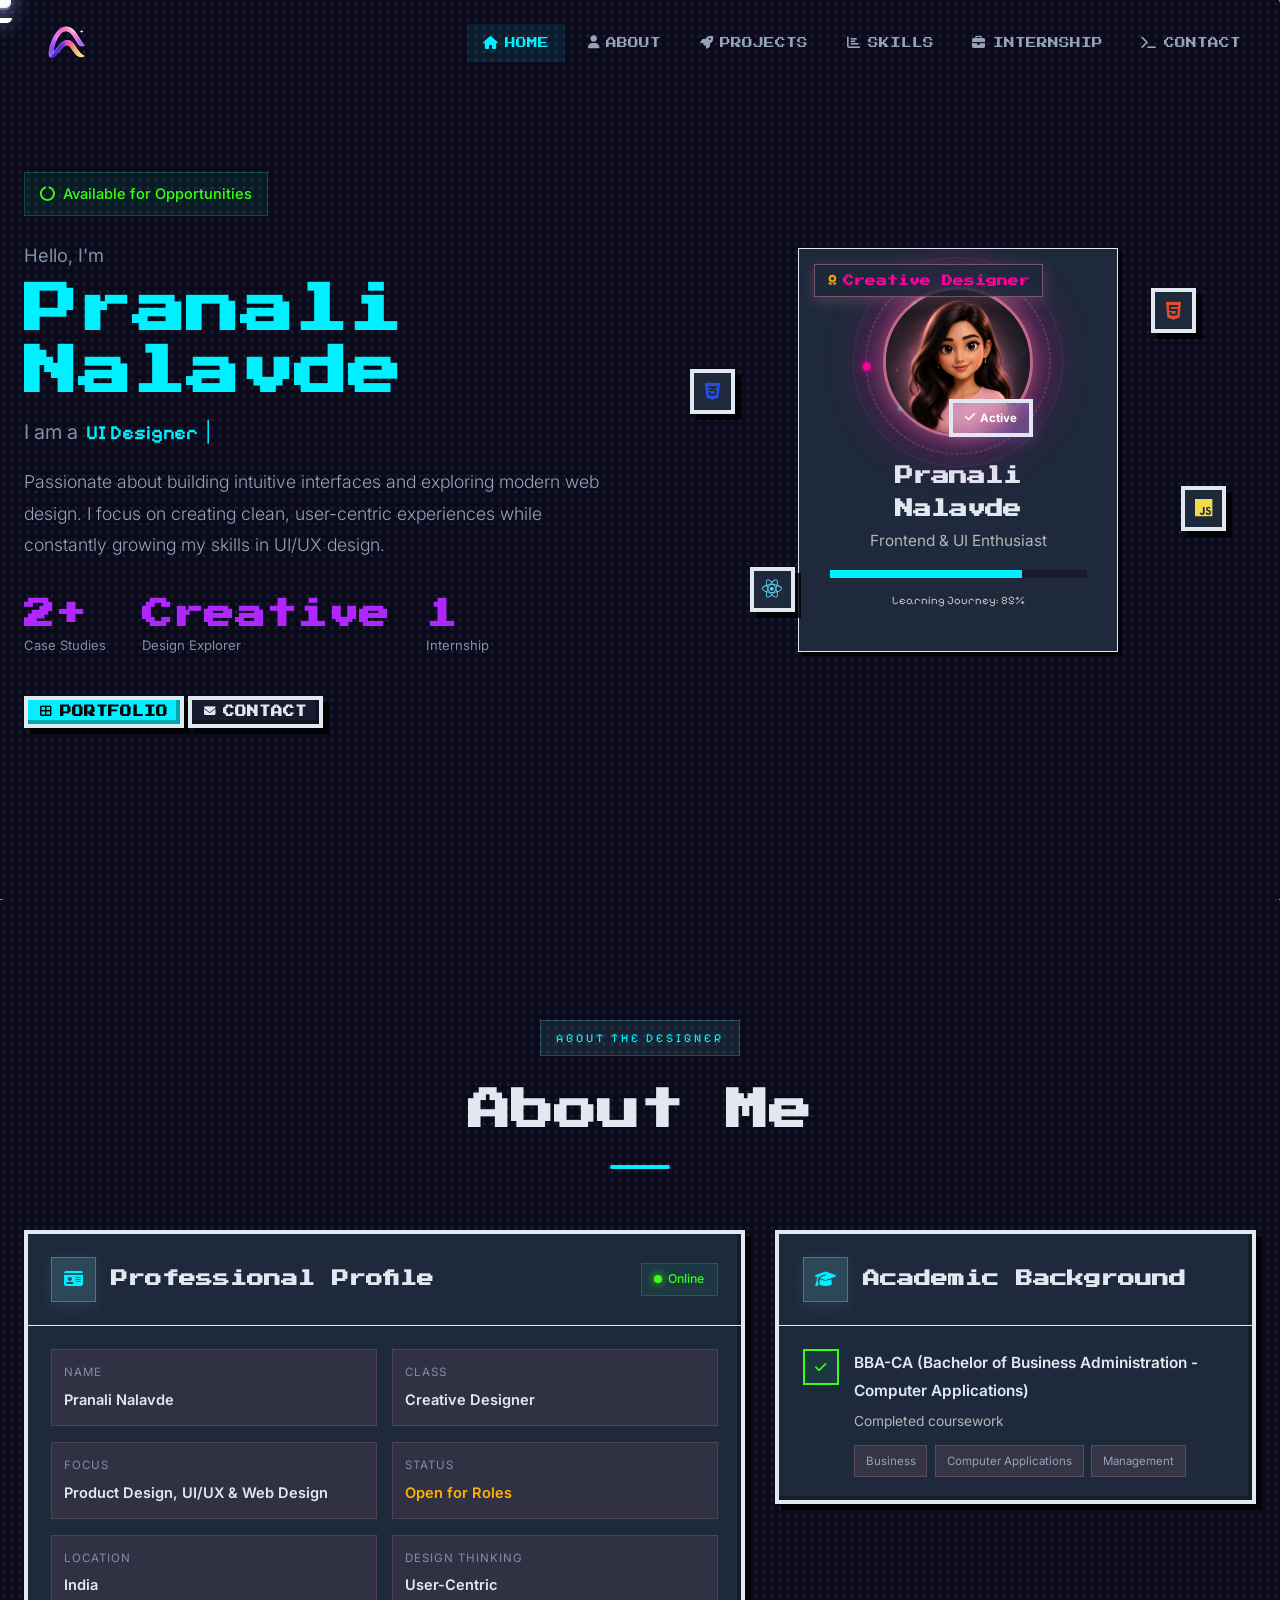
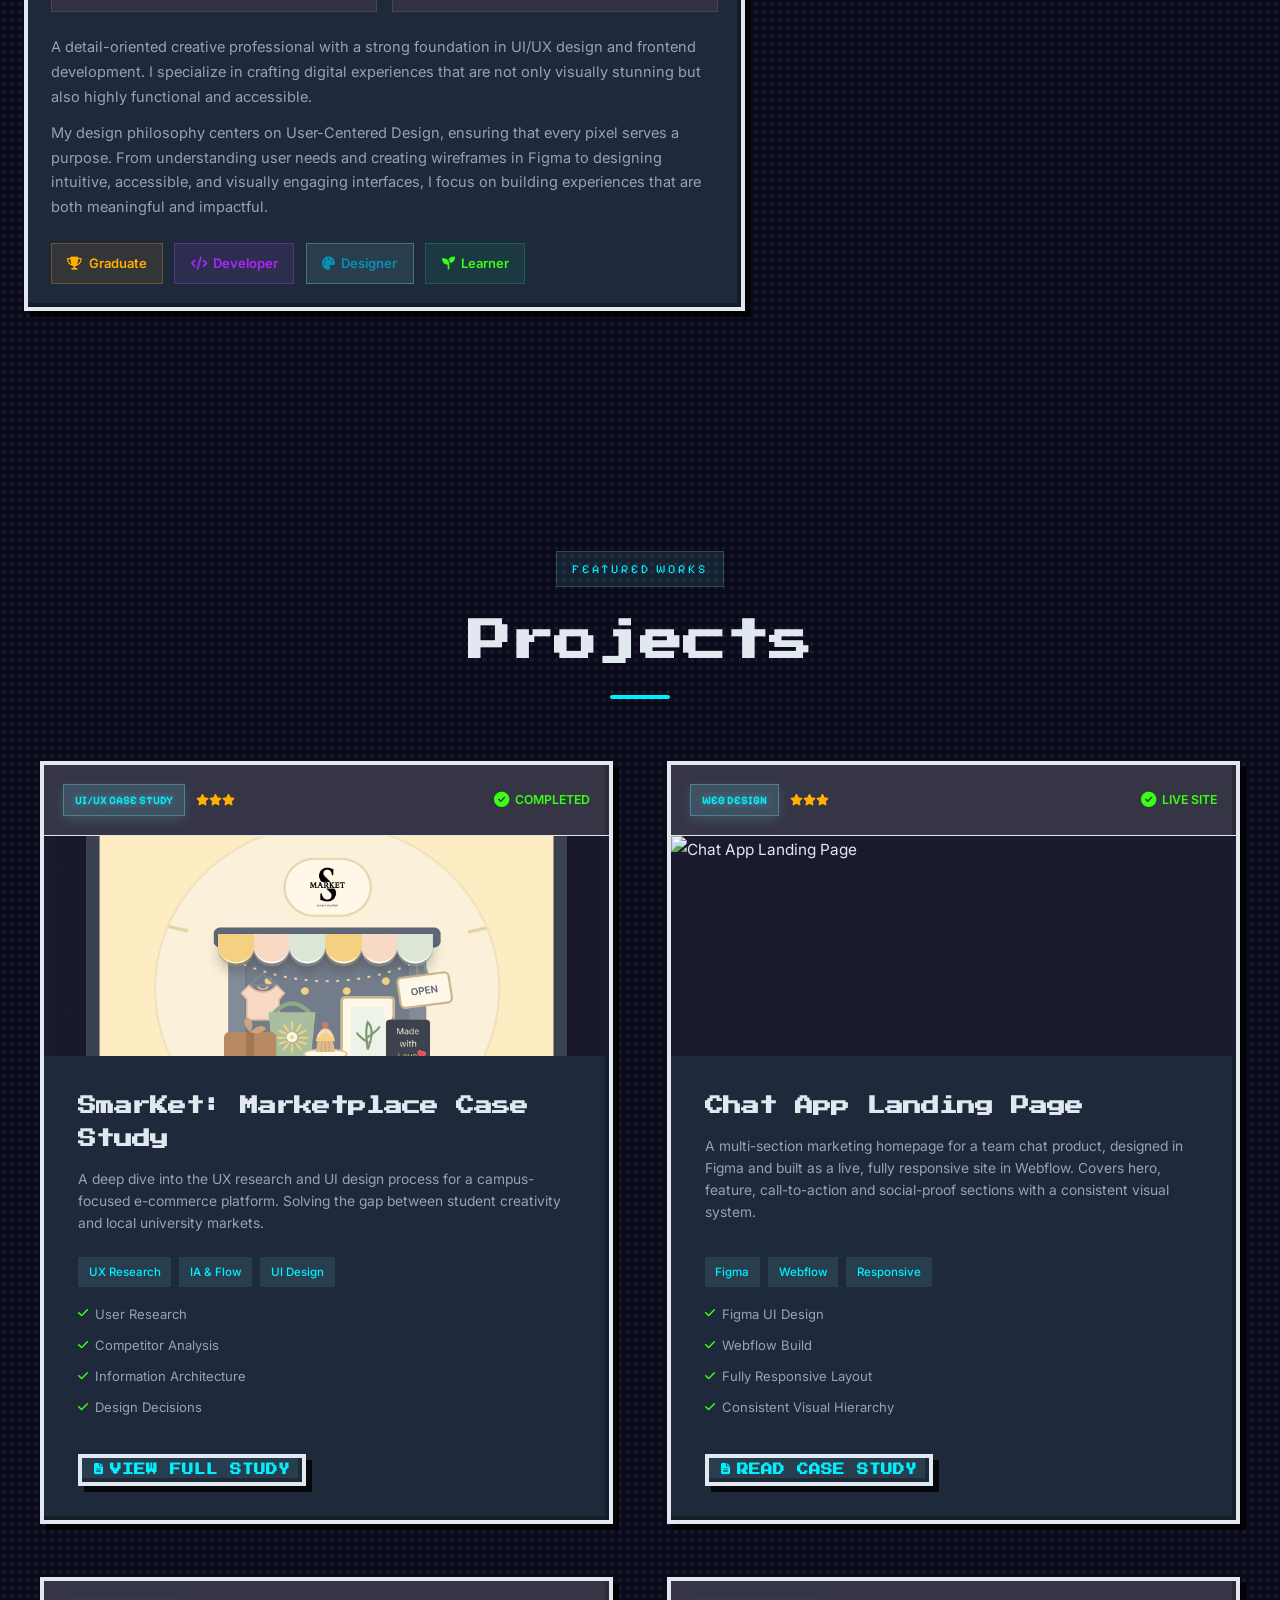
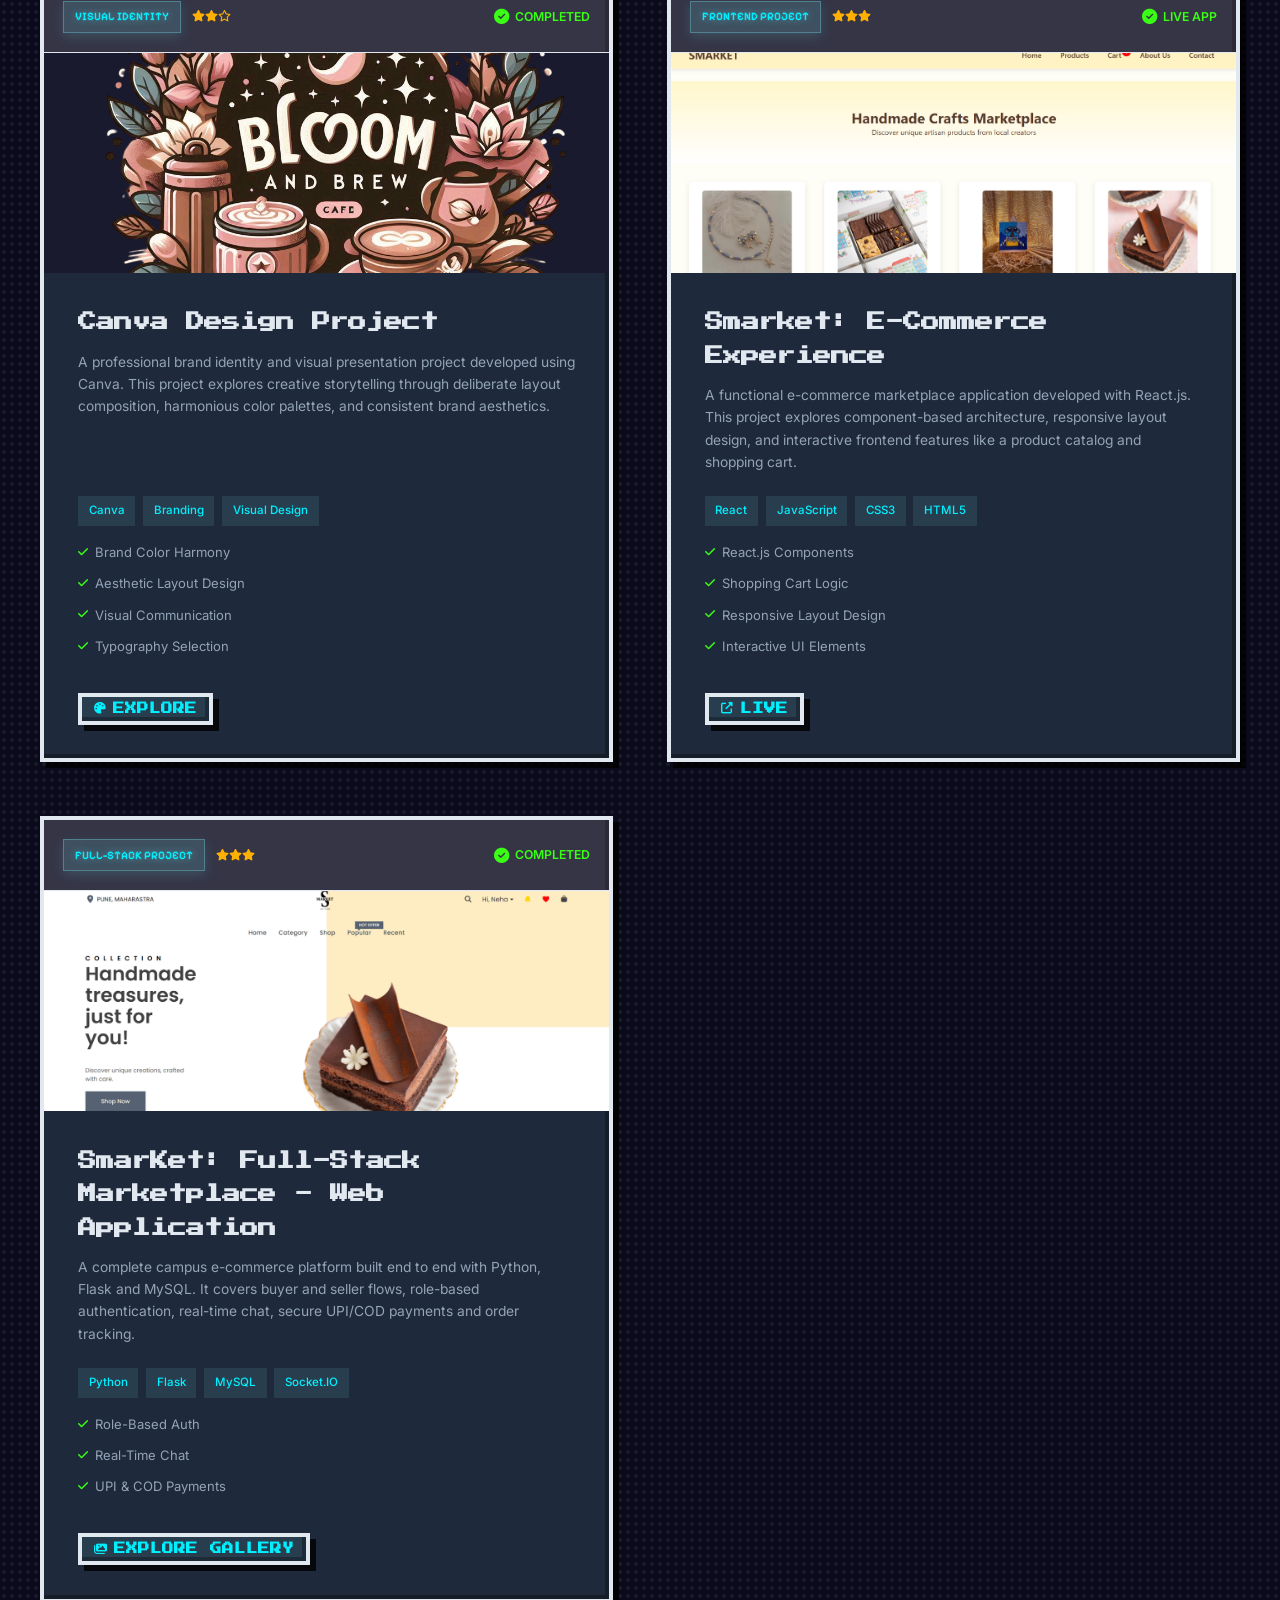
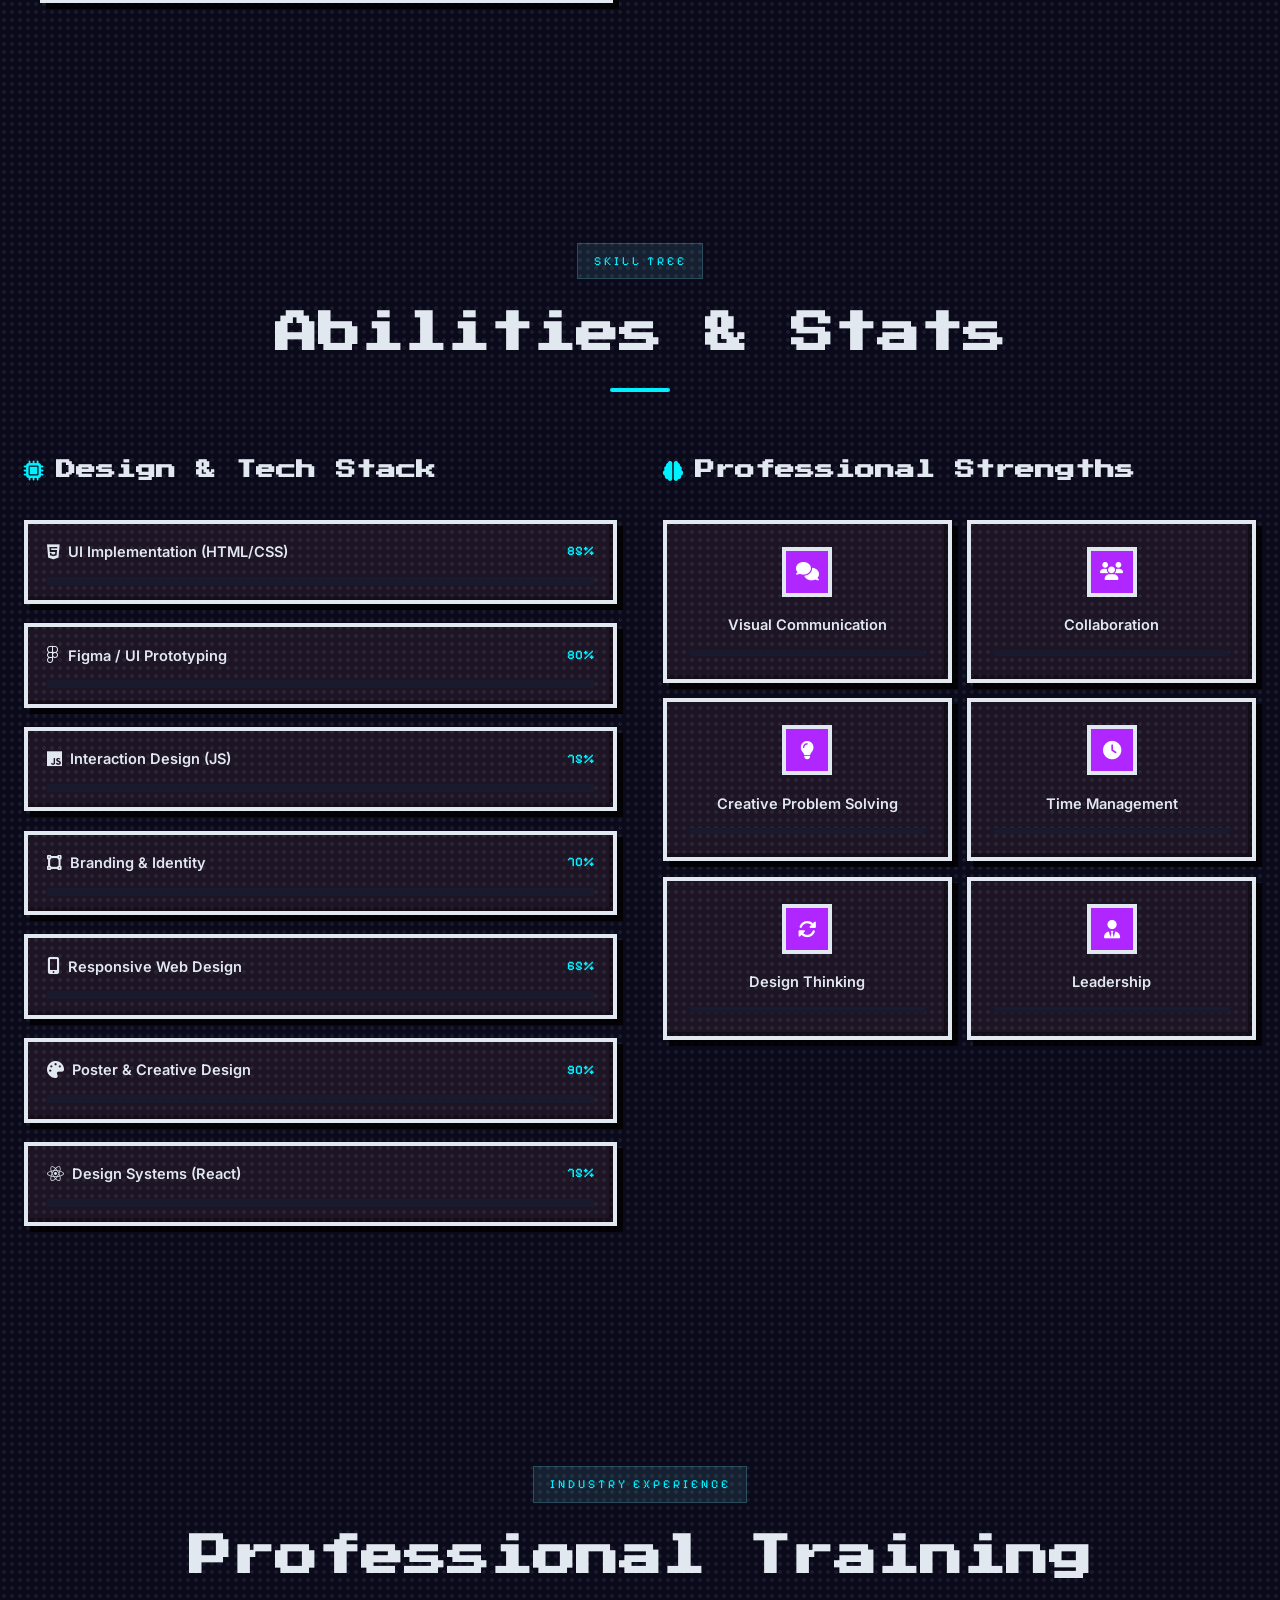
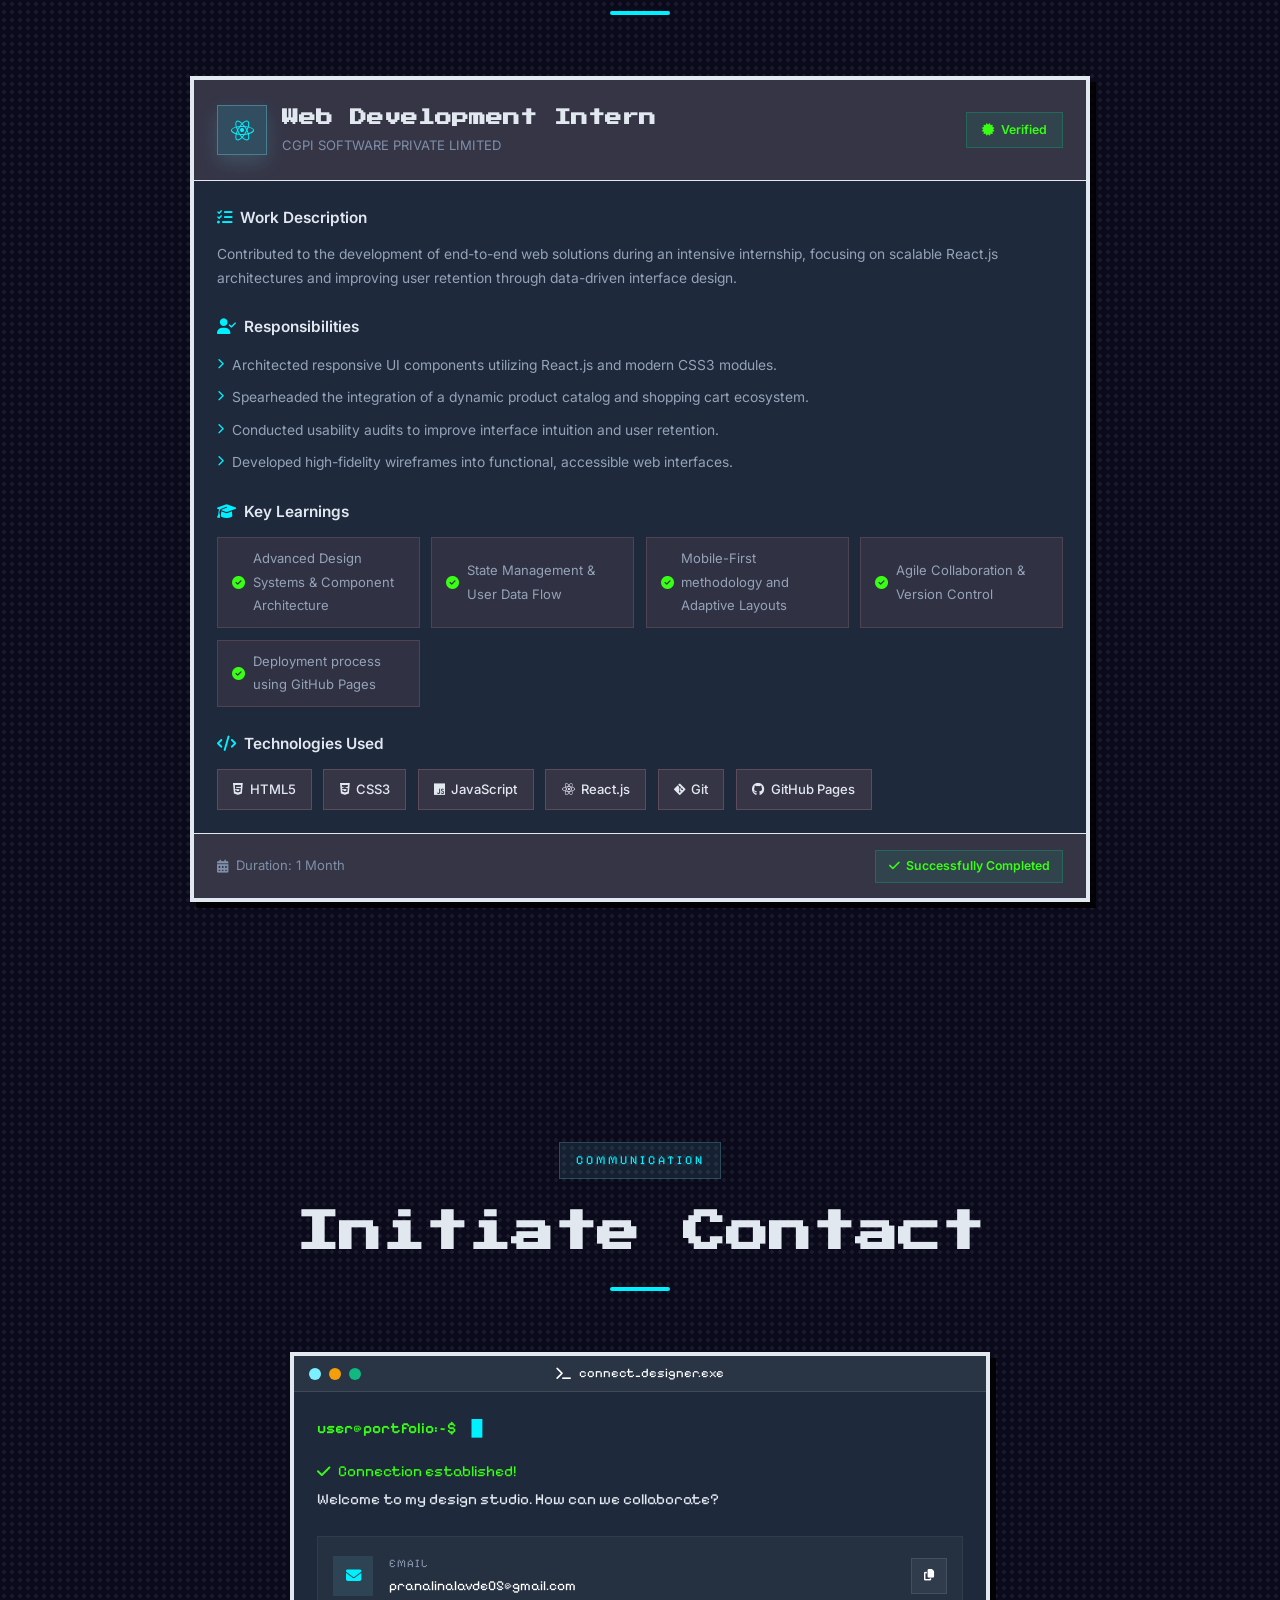
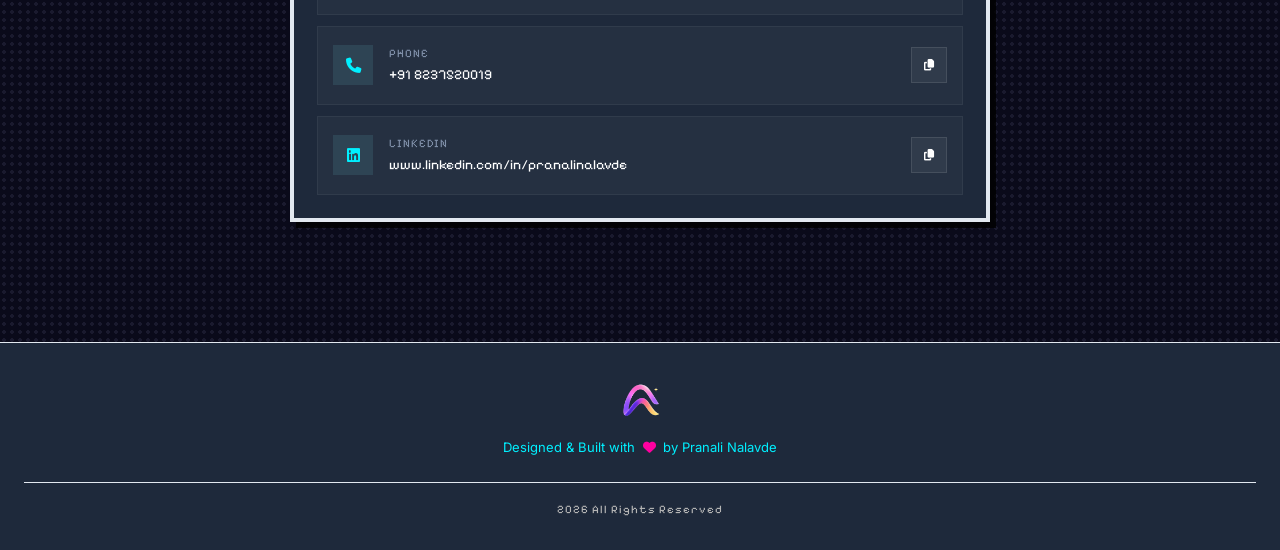
==== commit 34a99f78: "updated the smarket case study" ====
--- a/index.html
+++ b/index.html
@@ -652,7 +652,7 @@
                 A complete campus e-commerce platform built end to end with
                 Python, Flask and MySQL. It covers buyer and seller flows,
                 role-based authentication, real-time chat, secure UPI/COD
-                payments, order tracking and an admin analytics dashboard.
+                payments and order tracking.
               </p>
               <div class="mission-tech">
                 <span class="tech-tag">Python</span
@@ -670,9 +670,6 @@
                 <div class="feature">
                   <i class="fas fa-check"></i
                   ><span>UPI &amp; COD Payments</span>
-                </div>
-                <div class="feature">
-                  <i class="fas fa-check"></i><span>Admin Analytics</span>
                 </div>
               </div>
               <div class="mission-actions">
--- a/style.css
+++ b/style.css
@@ -653,24 +653,34 @@
 .toast-notification i { color: var(--accent-green); }
 .toast-notification span { font-size: 0.9rem; font-weight: 500; color: var(--text-primary); }
 
+
 /* ============================================
    CUSTOM PIXEL GHOST CURSOR
    ============================================ */
 .custom-cursor {
-    position: fixed;
-        top: 0;
-        left: 0;
-        width: 28px;
-        height: 36px;
-        pointer-events: none;
-        z-index: 2147483647;
-        transform: translate(-50%, -50%);
-        opacity: 1;
-        visibility: visible;
-        display: block;
-        filter: drop-shadow(0 0 8px rgba(179, 136, 255, 0.5)) drop-shadow(0 0 12px rgba(124, 240, 255, 0.3));
-}
-
+    position: fixed !important;
+    top: 0 !important;
+    left: 0 !important;
+
+    width: 28px !important;
+    height: 36px !important;
+
+    pointer-events: none !important;
+
+    z-index: 2147483647 !important;
+
+    display: block !important;
+    visibility: visible !important;
+    opacity: 1 !important;
+
+    margin: 0 !important;
+    padding: 0 !important;
+
+    transform: translate3d(-50%, -50%, 0) !important;
+
+    filter:
+        drop-shadow(0 0 8px rgba(179, 136, 255, 0.5)) drop-shadow(0 0 12px rgba(124, 240, 255, 0.3));
+}
 
 .ghost-body {
     position: absolute;
@@ -791,10 +801,10 @@
 }
 
 /* Hover state - scale up with enhanced glow */
-.custom-cursor.hovering {
+/* .custom-cursor.hovering {
     transform: translate(-50%, -50%) scale(1.25);
     filter: drop-shadow(0 0 12px rgba(179, 136, 255, 0.7)) drop-shadow(0 0 18px rgba(124, 240, 255, 0.5));
-}
+} */
 
 /* Hover state keeps floating */
 .custom-cursor.hovering .ghost-body {
@@ -802,11 +812,11 @@
 }
 
 /* Click state - subtle scale pop and glow pulse */
-.custom-cursor.clicking {
+/* .custom-cursor.clicking {
     transform: translate(-50%, -50%) scale(1.15);
     filter: drop-shadow(0 0 20px rgba(124, 240, 255, 0.9)) drop-shadow(0 0 25px rgba(179, 136, 255, 0.7));
     transition: transform 0.1s cubic-bezier(0.175, 0.885, 0.32, 1.275), filter 0.1s ease;
-}
+} */
 
 /* Keep ghost body upright and floating during click */
 .custom-cursor.clicking .ghost-body {
@@ -975,3 +985,11 @@
     }
 }
 
+
+
+/* Hide the normal mouse cursor when custom ghost cursor is active */
+html,
+html *,
+body {
+    cursor: none !important;
+}
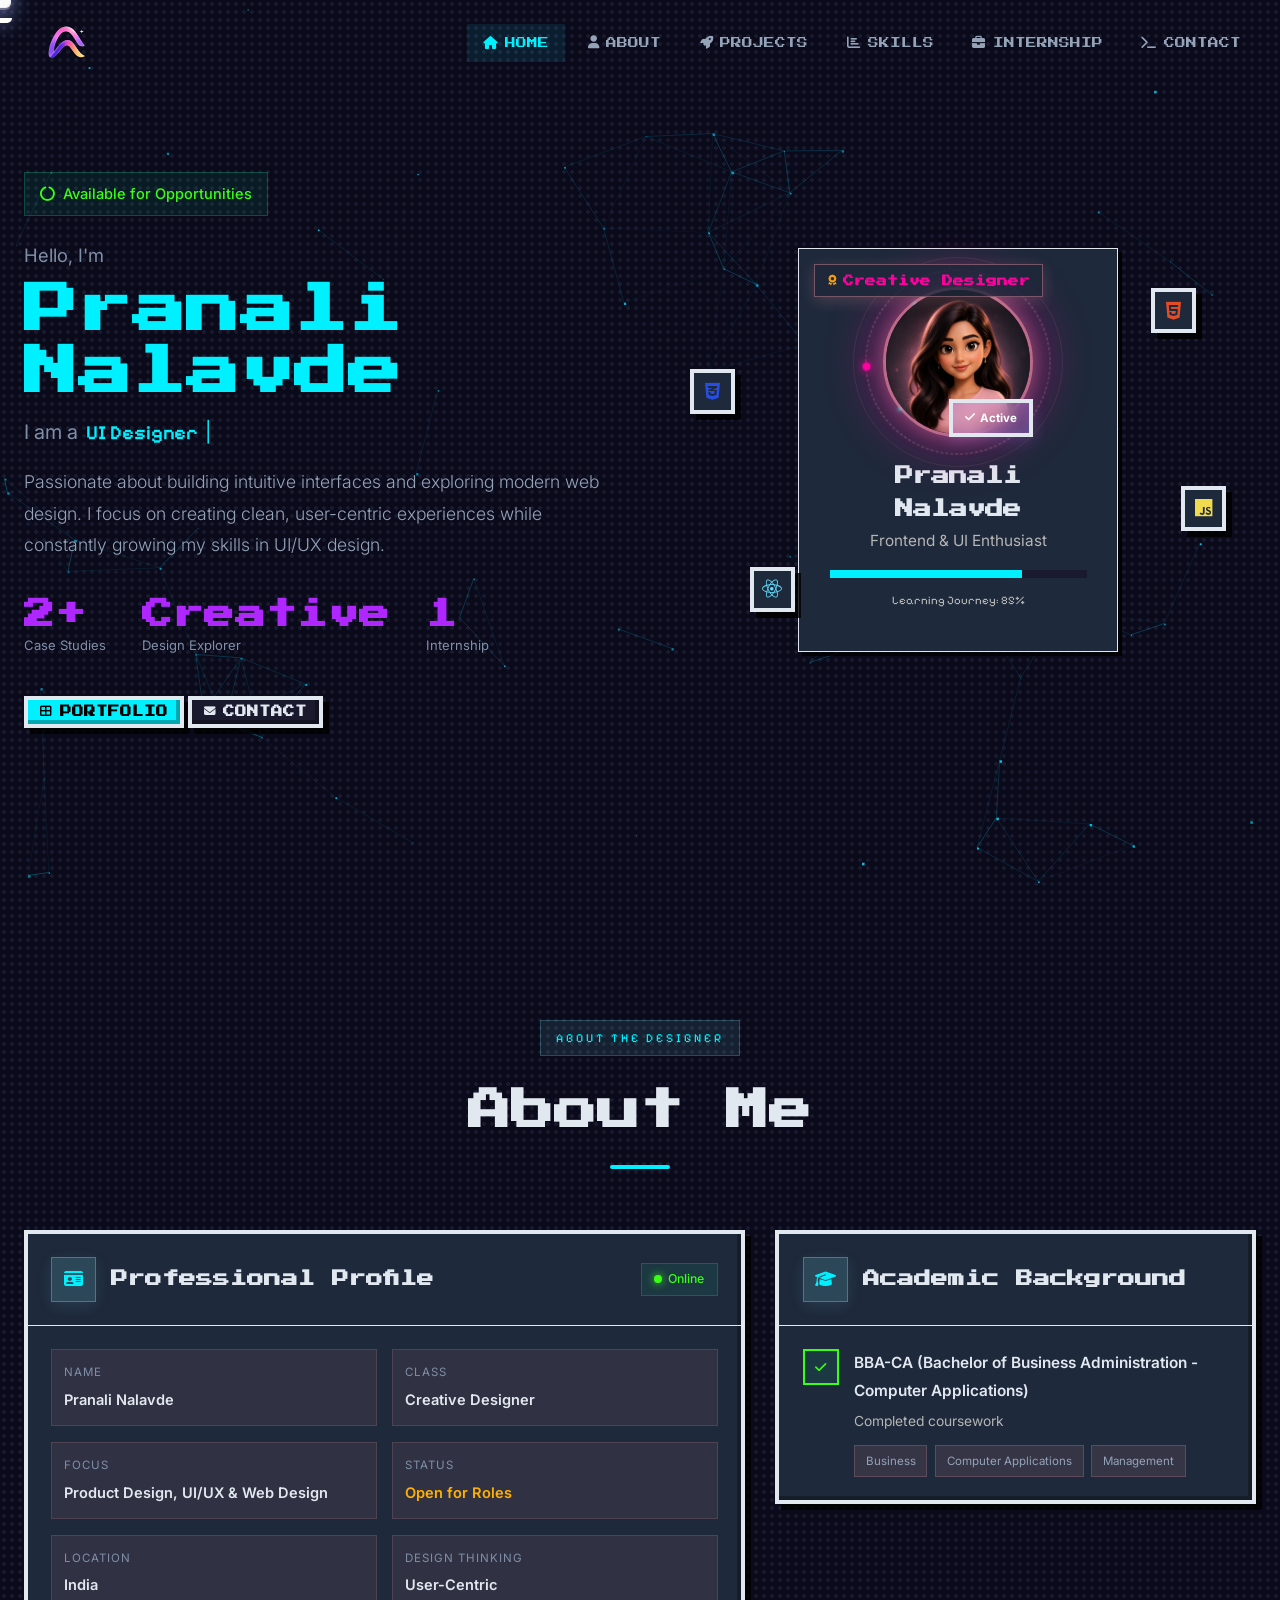
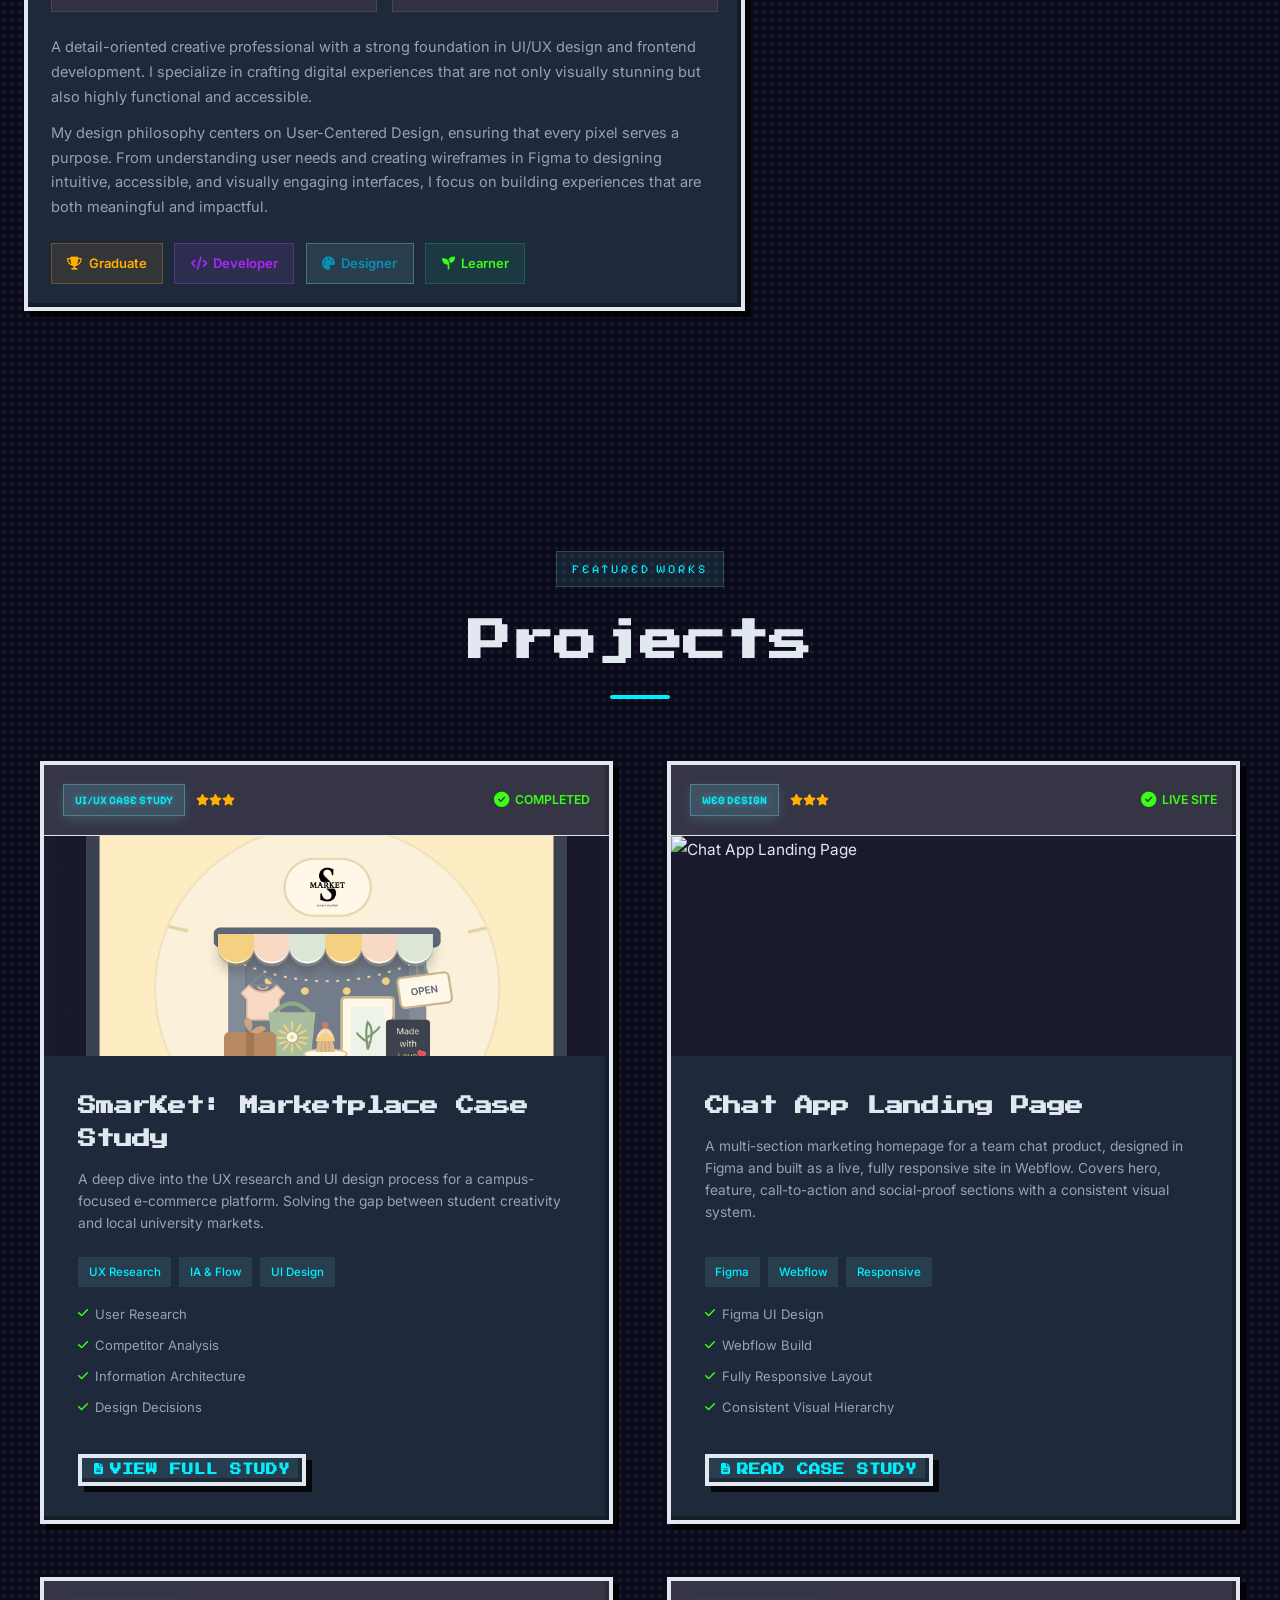
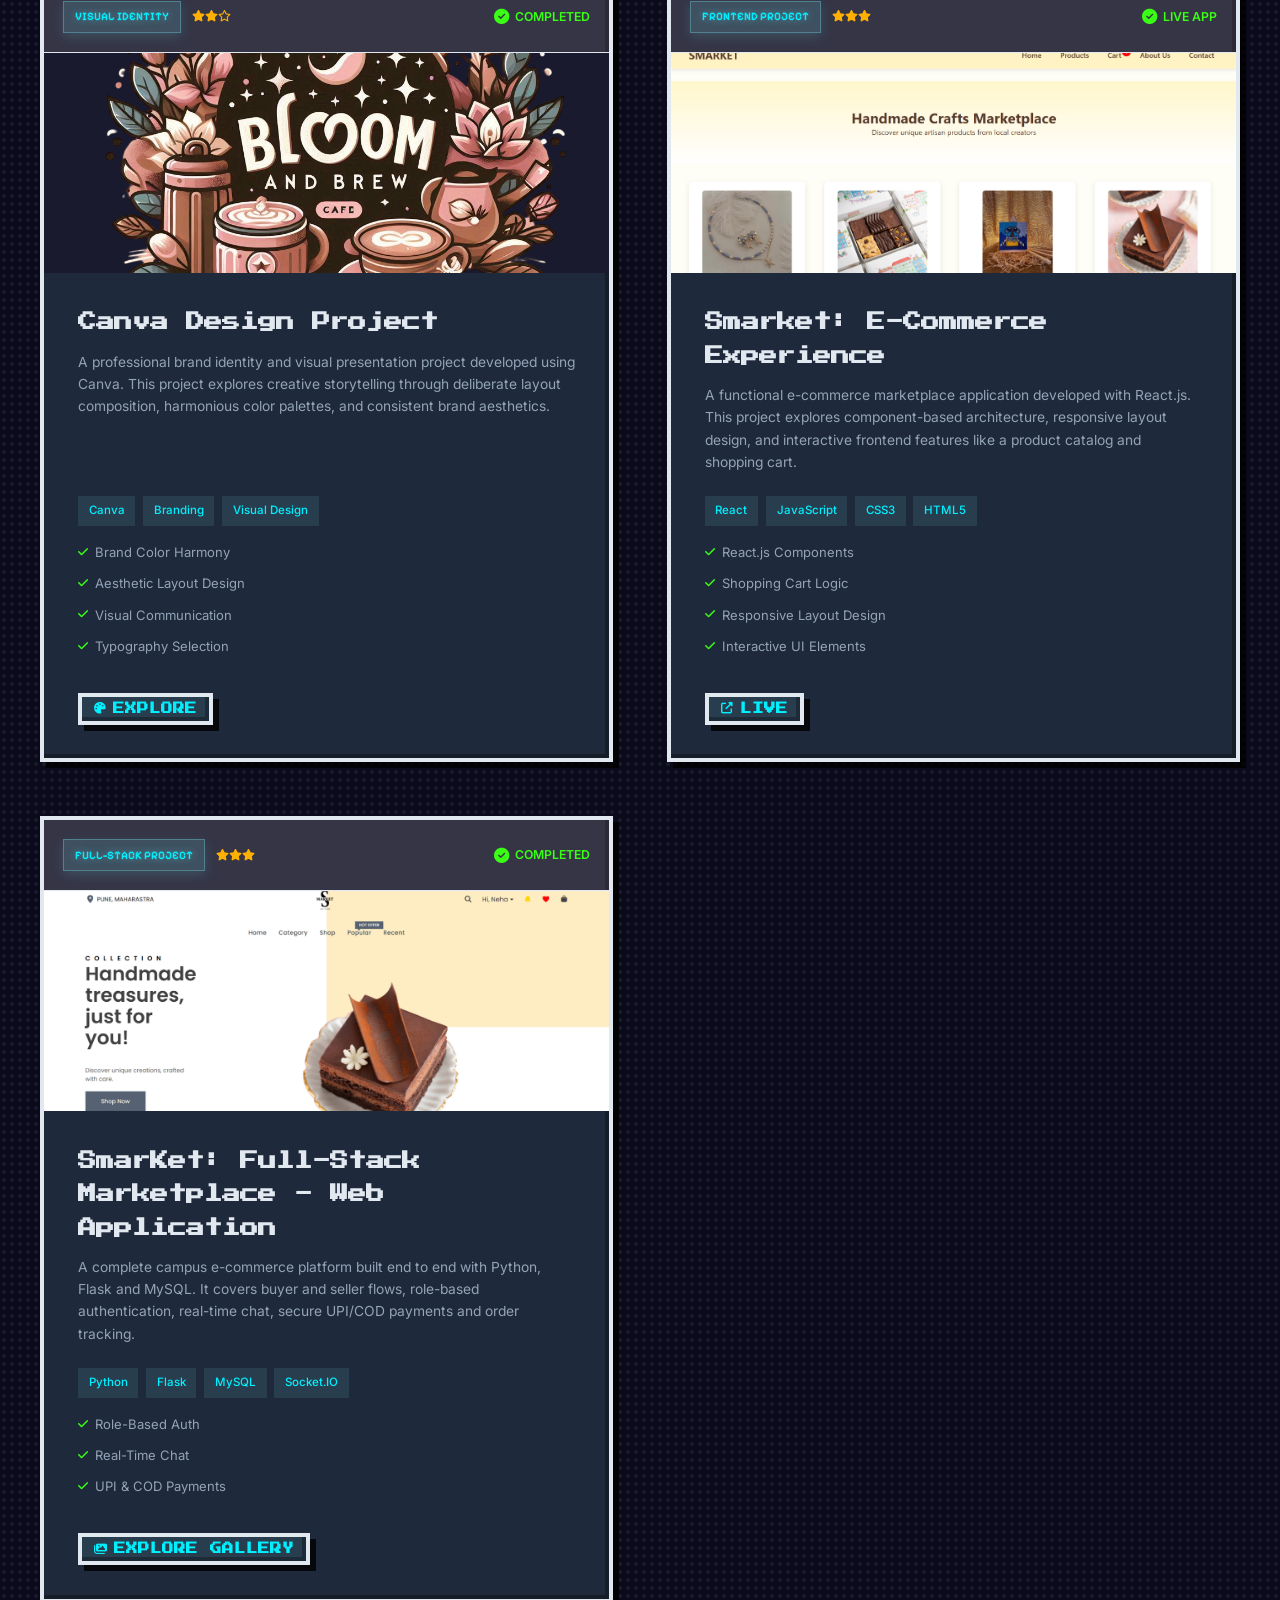
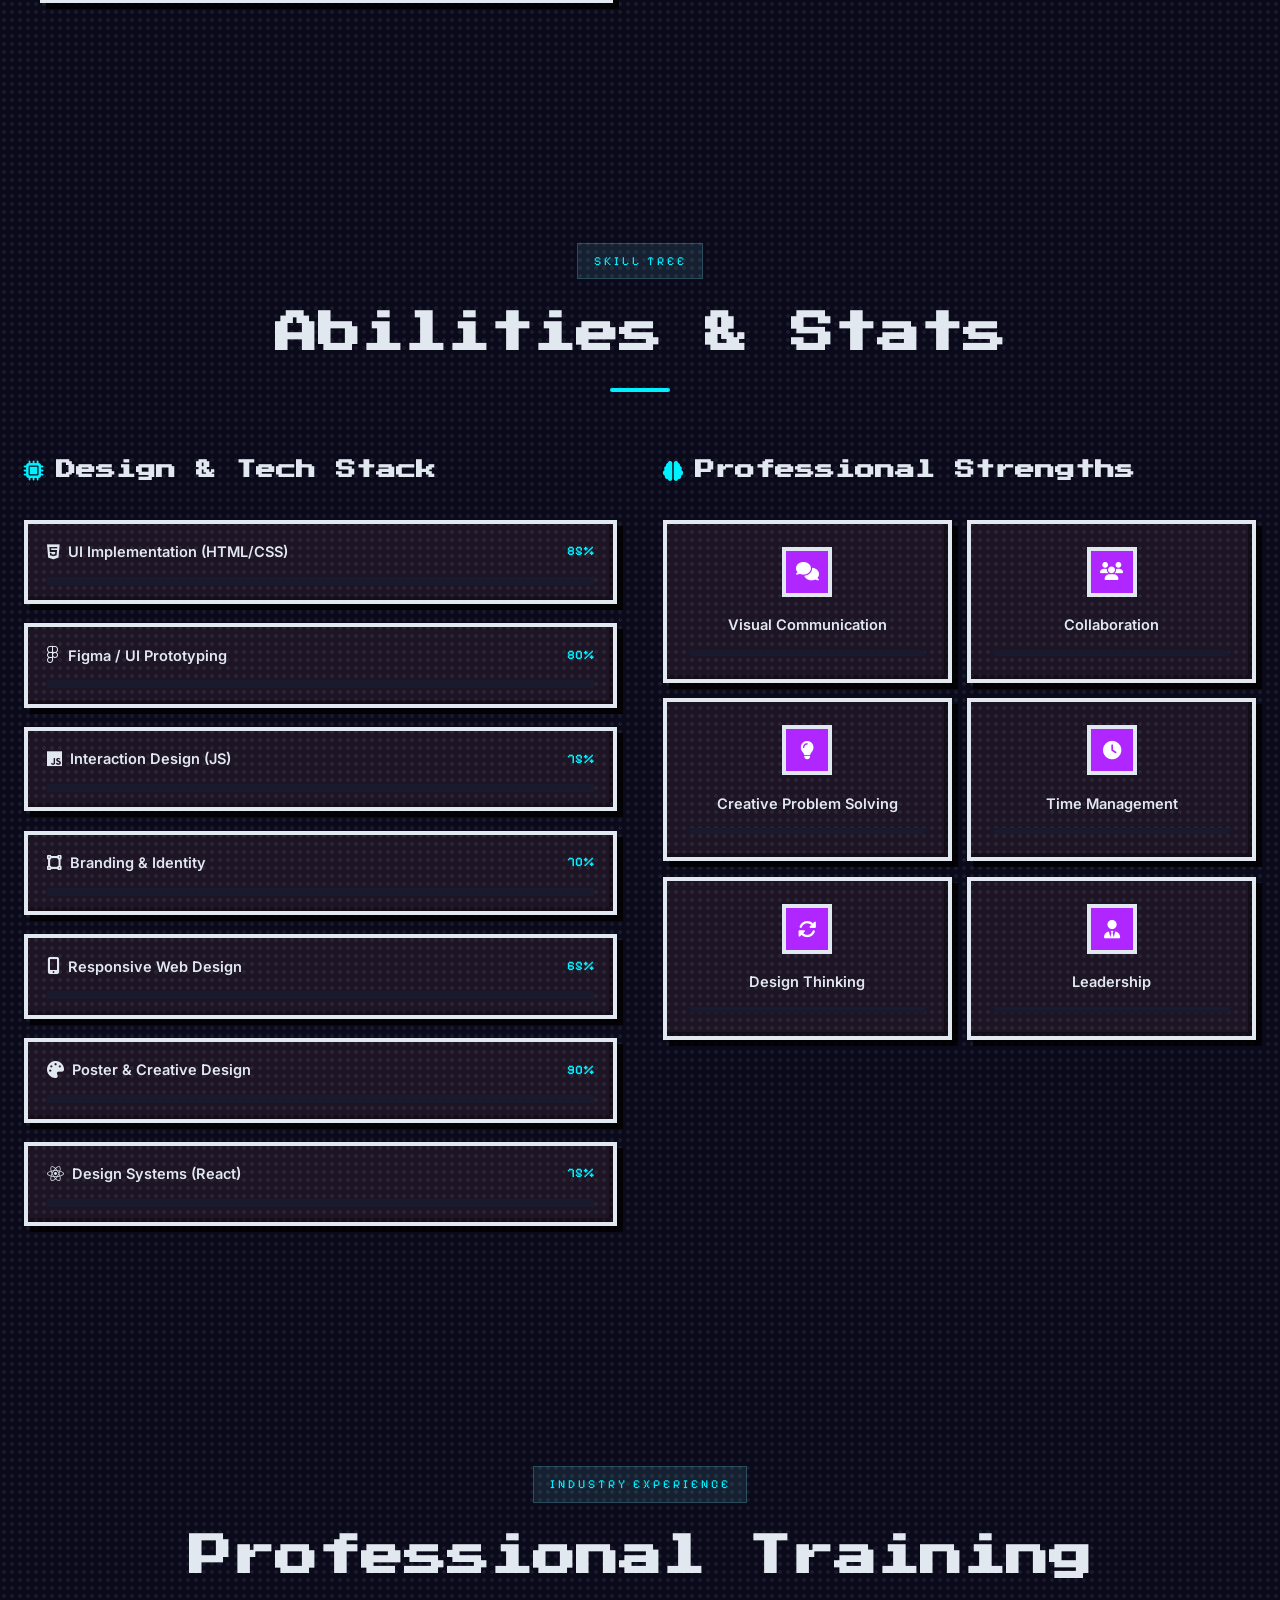
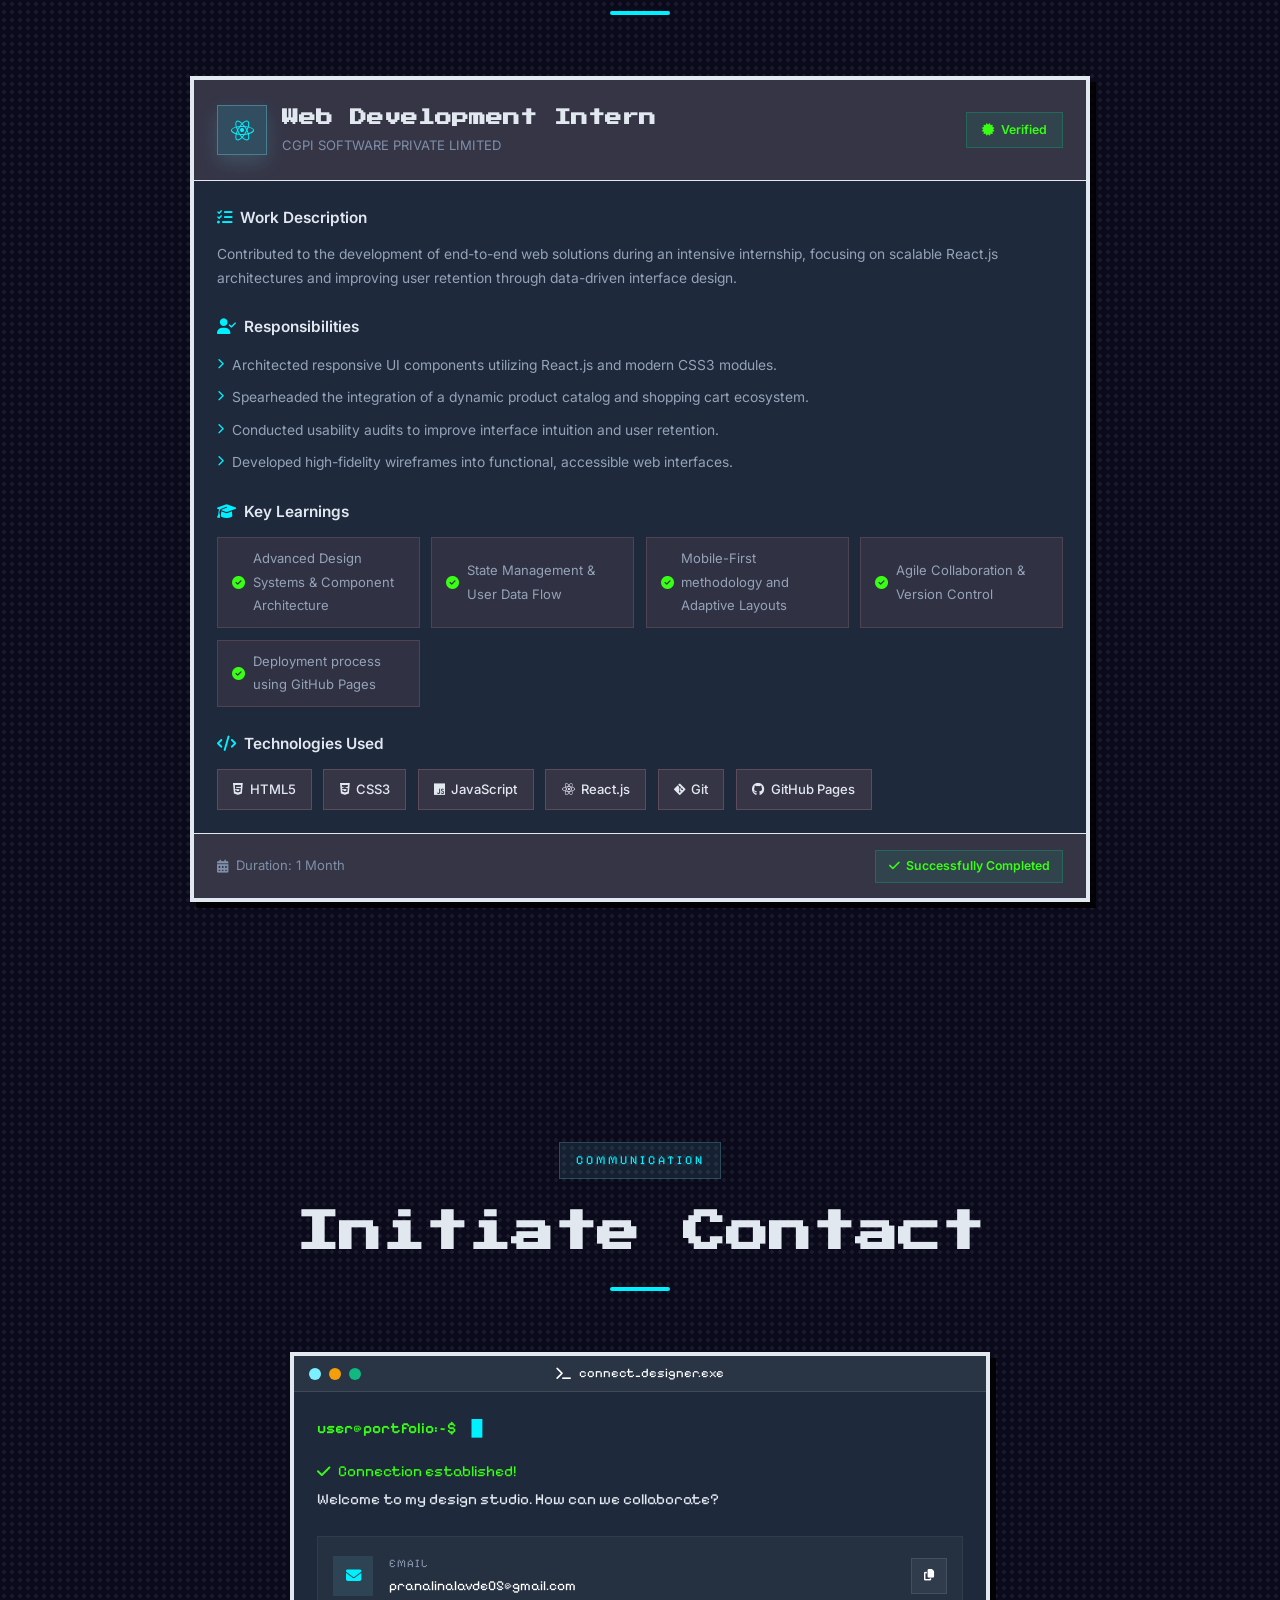
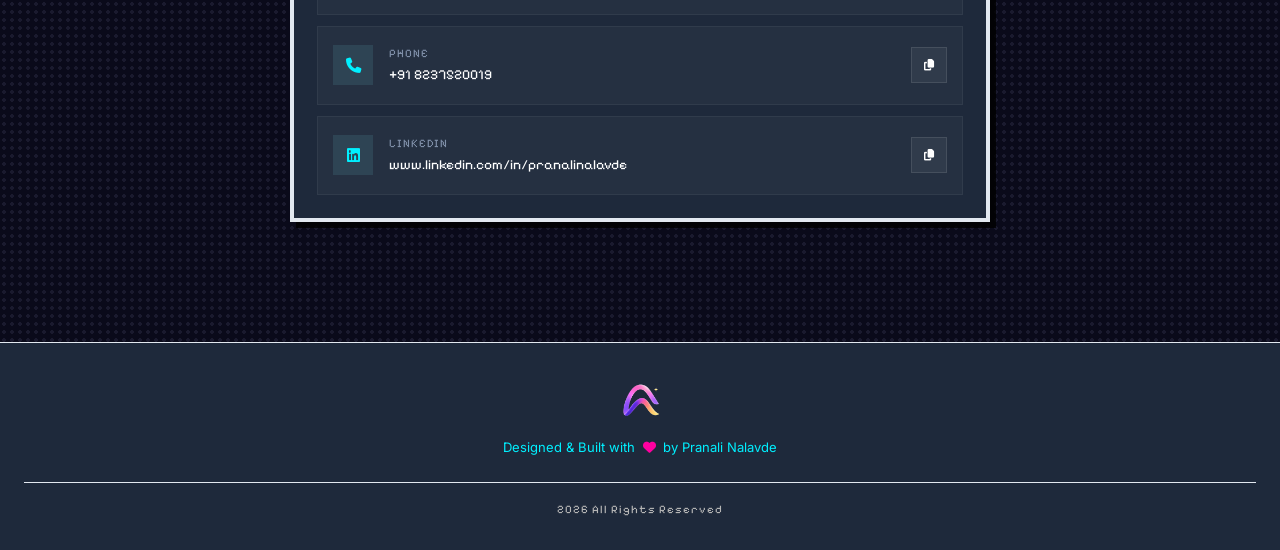
==== commit ec45548b: "Updated the Canva Project Link" ====
--- a/index.html
+++ b/index.html
@@ -498,7 +498,12 @@
               <img src="Bloom and Brew Cafe.png" alt="Animation Project" />
               <div class="mission-overlay">
                 <div class="overlay-content">
-                  <a href="canva.html" class="view-btn" aria-label="View"
+                  <a
+                    href="https://drive.google.com/file/d/19Ys5Bfm30KLA854P_Na6v5ZDxA-bOFN1/view?usp=drive_link"
+                    class="view-btn"
+                    aria-label="View Canva project on Google Drive"
+                    target="_blank"
+                    rel="noopener noreferrer"
                     ><i class="fas fa-eye"></i> View</a
                   >
                 </div>
@@ -533,7 +538,11 @@
                 </div>
               </div>
               <div class="mission-actions">
-                <a href="canva.html" class="btn btn-mission"
+                <a
+                  href="https://drive.google.com/file/d/19Ys5Bfm30KLA854P_Na6v5ZDxA-bOFN1/view?usp=drive_link"
+                  class="btn btn-mission"
+                  target="_blank"
+                  rel="noopener noreferrer"
                   ><i class="fas fa-palette"></i> Explore</a
                 >
               </div>
